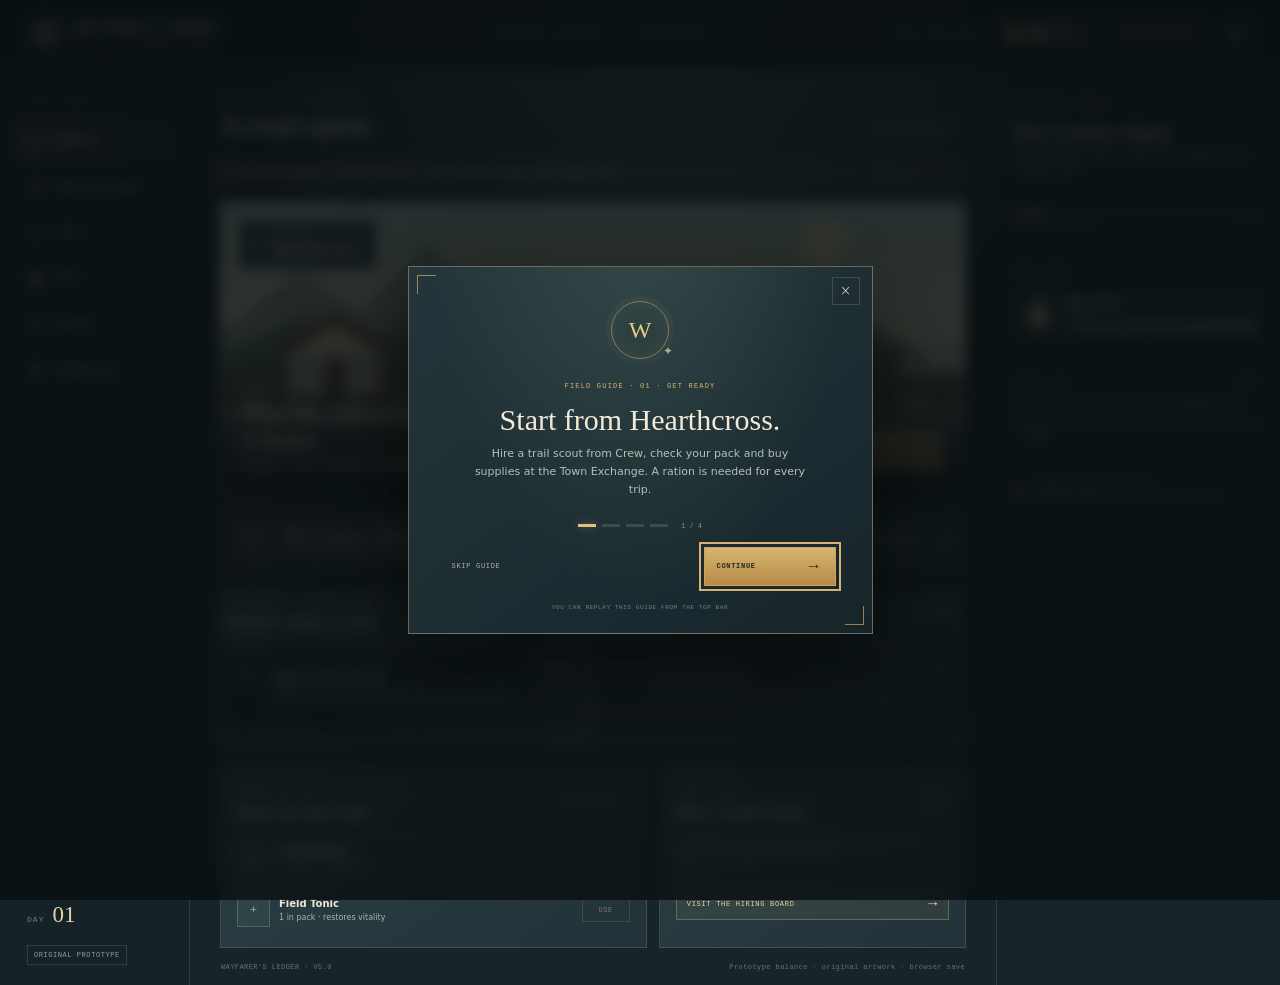
==== game/index.html @ 3d04e9f3 "feat: add saved language and combat input preferences" ====
<!doctype html>
<html lang="en">
<head>
  <meta charset="utf-8">
  <meta name="viewport" content="width=device-width, initial-scale=1">
  <meta name="theme-color" content="#17252b">
  <meta name="description" content="A playable, original browser prototype about a wayfarer, a small crew and a road worth taking.">
  <title>Wayfarer's Ledger — Playable Prototype</title>
  <link rel="icon" href="./assets/mark.svg" type="image/svg+xml">
  <link rel="stylesheet" href="./styles.css">
</head>
<body>
  <div class="game-shell">
    <header class="topbar">
      <a class="brand" href="./" aria-label="Wayfarer's Ledger home">
        <img src="./assets/mark.svg" alt="" width="36" height="36">
        <span><strong>WAYFARER'S LEDGER</strong><small>V5.0 · PLAYABLE SLICE</small></span>
      </a>
      <div class="topbar-center"><span class="live-dot"></span><span data-i18n="local.journey">LOCAL JOURNEY</span> <i>/</i> <span data-i18n="town.name">HEARTHCROSS</span></div>
      <div class="topbar-tools">
        <span class="save-state" id="save-state"><span class="save-dot"></span> SAVED HERE</span>
        <span class="wallet"><img src="./assets/coin.svg" alt=""><strong id="coin-count">60</strong><small data-i18n="currency.marks">MARKS</small></span>
        <button class="guide-replay" type="button" data-action="onboarding-replay" aria-haspopup="dialog" title="Replay the quick guide"><span>?</span><b data-i18n="guide.how">HOW TO PLAY</b></button>
        <button class="icon-button" type="button" data-action="reset" aria-label="Start a new journey" title="Start a new journey">↻</button>
      </div>
    </header>
    <main class="game-layout">
      <nav class="nav-rail" aria-label="Game screens">
        <div class="nav-caption" data-i18n="ledger.yours">YOUR LEDGER</div>
        <button class="nav-item active" type="button" data-tab="journey"><span class="nav-glyph">⌂</span><span data-i18n="tab.journey">Journey</span><kbd>01</kbd></button>
        <button class="nav-item" type="button" data-tab="market"><span class="nav-glyph">◫</span><span data-i18n="tab.market">Town Exchange</span><kbd>02</kbd></button>
        <button class="nav-item" type="button" data-tab="roster"><span class="nav-glyph">♙</span><span data-i18n="tab.crew">Crew</span><kbd>03</kbd></button>
        <button class="nav-item" type="button" data-tab="inventory"><span class="nav-glyph">▤</span><span data-i18n="tab.pack">Pack</span><kbd>04</kbd></button>
        <button class="nav-item" type="button" data-tab="journal"><span class="nav-glyph">≋</span><span data-i18n="tab.journal">Journal</span><kbd>05</kbd></button>
        <button class="nav-item" type="button" data-tab="preferences"><span class="nav-glyph">⚙</span><span data-i18n="tab.preferences">Preferences</span><kbd>06</kbd></button>
        <div class="rail-bottom"><div class="day-mark"><small data-i18n="day.label">DAY</small><strong id="day-count">01</strong></div><span class="build-tag" data-i18n="prototype.label">ORIGINAL PROTOTYPE</span></div>
      </nav>
      <section class="main-column">
        <div class="page-heading"><div><div class="eyebrow" id="screen-eyebrow">FIELD NOTES · CHAPTER 01</div><h1 id="screen-title">A road opens</h1></div><div class="screen-status" id="phase-label"><span class="status-pip"></span> HEARTHCROSS</div></div>
        <div id="notice" class="notice" role="status" aria-live="polite"></div>
        <div id="game-content" aria-live="polite"></div>
        <footer class="main-footer"><span>WAYFARER'S LEDGER · V5.0</span><span>Prototype balance · original artwork · browser save</span></footer>
      </section>
      <aside class="intel-panel" aria-label="Journey status">
        <section class="side-section objective-card">
          <div class="side-kicker"><span class="mini-star">✦</span> <span data-i18n="errand.active">ACTIVE ERRAND</span></div>
          <h2 id="objective-title">The courier's mark</h2>
          <p id="objective-copy">Hire a trail scout, pack a ration, then recover a sealed parcel from the ridge road.</p>
          <div class="objective-progress"><span id="objective-progress"></span></div>
          <div class="objective-meta"><span id="objective-step">PREPARE YOUR CREW</span><span id="objective-count">0 / 3</span></div>
        </section>
        <section class="side-section crew-section"><div class="side-heading"><span data-i18n="crew.yours">YOUR CREW</span><small id="crew-count">1 / 3</small></div><div id="crew-summary" class="crew-list"></div></section>
        <section class="side-section log-section"><div class="side-heading"><span data-i18n="log.field">FIELD LOG</span><button type="button" data-tab="journal" class="text-button" data-i18n="action.open">OPEN</button></div><div id="log-summary" class="log-list"></div></section>
        <div class="side-foot"><span class="seal-icon">◈</span><span>Progress saves on this device.<br>Prototype values are not source-game balance.</span></div>
      </aside>
    </main>
    <div id="guide-layer"></div>
  </div>
  <script type="module" src="./app.mjs"></script>
</body>
</html>
---- game/styles.css ----
:root{color-scheme:dark;--night:#17252b;--night2:#202f35;--panel:#25363d;--panel2:#2d4148;--line:rgba(223,205,163,.15);--ink:#f1e8d7;--muted:#a9b4aa;--dim:#71837e;--gold:#d8b36d;--green:#78a58a;--red:#d78371;--serif:Georgia,"Times New Roman",serif;--mono:ui-monospace,SFMono-Regular,Consolas,monospace;--sans:Inter,ui-sans-serif,system-ui,-apple-system,BlinkMacSystemFont,"Segoe UI",sans-serif}
*{box-sizing:border-box}html{min-width:320px;background:var(--night)}body{margin:0;min-height:100vh;background:var(--night);color:var(--ink);font:14px/1.5 var(--sans);-webkit-font-smoothing:antialiased}button{color:inherit;font:inherit}button:focus-visible,a:focus-visible{outline:2px solid var(--gold);outline-offset:3px}button:disabled{cursor:not-allowed!important;opacity:.45}.game-shell{min-height:100vh;background:radial-gradient(ellipse at 52% -22%,#395057 0,transparent 48%),var(--night)}
.topbar{height:68px;display:flex;align-items:center;justify-content:space-between;padding:0 28px;border-bottom:1px solid rgba(223,205,163,.18);background:rgba(18,30,35,.94);position:sticky;top:0;z-index:20;backdrop-filter:blur(12px)}.brand{display:flex;align-items:center;gap:10px;color:var(--ink);text-decoration:none;min-width:280px}.brand img{flex:none}.brand span{display:grid;gap:3px}.brand strong{font:600 11px/1 var(--mono);letter-spacing:.16em}.brand small{color:var(--gold);font:9px/1 var(--mono);letter-spacing:.14em}.topbar-center{color:#c5cbbd;font:9px var(--mono);letter-spacing:.13em}.topbar-center i{margin:0 8px;color:var(--gold);font-style:normal}.live-dot,.save-dot{display:inline-block;width:6px;height:6px;border-radius:50%;background:#91bc8b;box-shadow:0 0 9px rgba(145,188,139,.7);vertical-align:1px;margin-right:7px}.topbar-tools{display:flex;align-items:center;gap:19px}.save-state{color:#a8b7aa;font:8px var(--mono);letter-spacing:.1em;white-space:nowrap}.save-warning{background:var(--gold);box-shadow:0 0 8px rgba(216,179,109,.7)}.wallet{display:flex;align-items:center;gap:7px;padding:6px 10px;border:1px solid rgba(216,179,109,.35);background:rgba(216,179,109,.07);border-radius:3px}.wallet img{width:15px;height:15px}.wallet strong{color:#f2d493;font:600 14px var(--mono)}.wallet small{color:#b5a47f;font:8px var(--mono);letter-spacing:.1em}.icon-button{width:30px;height:30px;border:1px solid var(--line);border-radius:3px;background:transparent;color:var(--muted);cursor:pointer;font-size:19px}.icon-button:hover{color:var(--gold);border-color:rgba(216,179,109,.55)}
.game-layout{max-width:1640px;min-height:calc(100vh - 68px);margin:0 auto;display:grid;grid-template-columns:190px minmax(420px,1fr) 284px}.nav-rail{padding:28px 15px 20px;border-right:1px solid var(--line);background:rgba(21,34,39,.55);display:flex;flex-direction:column}.nav-caption{padding:0 12px 12px;color:var(--dim);font:8px var(--mono);letter-spacing:.16em}.nav-item{min-height:42px;width:100%;display:flex;gap:11px;align-items:center;padding:0 11px;margin:2px 0;border:1px solid transparent;border-radius:3px;background:none;text-align:left;cursor:pointer;color:#bdc6bb;font-size:11px}.nav-item:hover:not(:disabled){background:rgba(223,205,163,.06);color:var(--ink)}.nav-item.active{color:#f3dfae;border-color:rgba(216,179,109,.22);background:linear-gradient(90deg,rgba(216,179,109,.13),rgba(216,179,109,.02))}.nav-glyph{width:17px;color:var(--gold);font-size:16px;text-align:center}.nav-item kbd{margin-left:auto;color:#74847e;background:none;font:8px var(--mono)}.rail-bottom{margin-top:auto;padding:16px 12px 0;border-top:1px solid var(--line)}.day-mark{display:flex;align-items:baseline;gap:8px;margin-bottom:14px}.day-mark small{color:var(--dim);font:8px var(--mono);letter-spacing:.13em}.day-mark strong{color:#e8d1a1;font:23px var(--serif)}.build-tag{display:inline-block;color:#8da094;font:7px var(--mono);letter-spacing:.08em;border:1px solid var(--line);padding:5px 6px}
.main-column{min-width:0;padding:27px 30px 14px}.page-heading{display:flex;align-items:flex-end;justify-content:space-between;gap:16px;margin:0 0 16px}.eyebrow{color:var(--gold);font:8px var(--mono);letter-spacing:.15em}.page-heading h1{margin:4px 0 0;font:30px/1.1 var(--serif);font-weight:400;letter-spacing:-.02em}.screen-status{display:flex;gap:8px;align-items:center;padding:7px 9px;border:1px solid var(--line);color:#bac4b7;font:8px var(--mono);letter-spacing:.1em;white-space:nowrap}.status-pip{width:6px;height:6px;display:inline-block;border-radius:50%;background:var(--green)}.danger-pip{background:var(--red);box-shadow:0 0 8px rgba(215,131,113,.55)}.notice{min-height:0;margin:0;max-height:0;overflow:hidden;color:#e7d9b8;font-size:11px;transition:all .2s}.notice.show{max-height:50px;padding:8px 11px;margin:0 0 12px;border-left:2px solid #a77e43;background:rgba(216,179,109,.08)}
.landscape{height:290px;position:relative;overflow:hidden;border:1px solid rgba(226,205,158,.26);background-color:#56695c;background-position:center 54%;background-size:cover;box-shadow:0 16px 32px rgba(0,0,0,.16)}.town-scene{background-image:url("./assets/hearthcross.svg")}.road-scene{background-image:url("./assets/mosswind-road.svg")}.scene-vignette{position:absolute;inset:0;background:linear-gradient(180deg,rgba(16,27,31,.08) 15%,rgba(15,24,27,.03) 42%,rgba(15,24,27,.92) 100%)}.scene-label{position:absolute;top:17px;left:18px;display:flex;gap:10px;align-items:center;padding:8px 11px;border:1px solid rgba(240,224,190,.25);background:rgba(18,31,34,.76);backdrop-filter:blur(6px)}.location-pin{color:#e6c57e;font-size:20px}.scene-label div{display:grid;gap:2px}.scene-label small,.scene-coordinate{color:#d9d1bb;font:7px var(--mono);letter-spacing:.13em}.scene-label strong{color:#fff3d6;font:18px var(--serif);font-weight:400}.scene-coordinate{position:absolute;top:22px;right:19px;color:rgba(244,237,218,.8)}.scene-coordinate span{color:var(--gold);padding:0 4px}.scene-bottom{position:absolute;left:22px;right:22px;bottom:19px;display:flex;align-items:flex-end;justify-content:space-between;gap:18px}.scene-bottom small{color:#e3c47f;font:8px var(--mono);letter-spacing:.15em}.scene-bottom h2{margin:4px 0 3px;color:#fff5dd;font:24px/1.1 var(--serif);font-weight:400}.scene-bottom p{margin:0;color:rgba(242,239,222,.77);font-size:10px;max-width:430px}.primary-button{min-width:181px;height:42px;display:flex;justify-content:space-between;align-items:center;gap:14px;padding:0 13px;border:1px solid #cba45d;border-radius:3px;background:linear-gradient(180deg,#d5b56f,#b78b48);color:#222b29;cursor:pointer;font:600 8px var(--mono);letter-spacing:.1em;box-shadow:inset 0 1px rgba(255,255,255,.3),0 4px 16px rgba(0,0,0,.16)}.primary-button b{font-size:17px;font-weight:400}.primary-button:hover:not(:disabled){background:linear-gradient(180deg,#e4c985,#c79b51);transform:translateY(-1px)}
.chapter-strip{display:flex;align-items:center;gap:12px;margin:13px 0;padding:12px 15px;border:1px solid var(--line);background:linear-gradient(90deg,rgba(216,179,109,.08),rgba(38,55,61,.92))}.chapter-icon{width:33px;height:33px;display:grid;place-items:center;border:1px solid rgba(216,179,109,.44);color:#e4c883;font:16px var(--serif)}.chapter-copy{display:grid;gap:1px}.chapter-copy small,.panel-head small,.market-banner small,.roster-banner small,.pack-banner small,.journal-banner small{color:var(--gold);font:7px var(--mono);letter-spacing:.15em}.chapter-copy strong{font:17px var(--serif);font-weight:400}.chapter-copy span{color:#aeb8aa;font-size:9px}.chapter-status{margin-left:auto;display:flex;align-items:center;gap:12px}.status-pill{padding:5px 7px;border:1px solid rgba(216,179,109,.24);color:#dac38f;font:7px var(--mono);letter-spacing:.08em;white-space:nowrap}.chapter-arrow{color:var(--gold)}.lower-grid{display:grid;grid-template-columns:1.25fr .9fr;gap:12px}.panel{border:1px solid var(--line);background:linear-gradient(145deg,rgba(44,63,69,.98),rgba(34,51,57,.98))}.prep-panel,.crew-callout,.market-panel,.roster-panel,.hire-panel,.pack-panel,.journal-panel,.result-notes,.combat-panel{padding:15px 16px}.panel-head,.side-heading{display:flex;align-items:center;justify-content:space-between;gap:12px}.panel-head h2{margin:2px 0 0;font:19px/1.15 var(--serif);font-weight:400}.text-button{border:0;background:none;color:#cdb77e;font:8px var(--mono);letter-spacing:.07em;cursor:pointer}.text-button:hover{color:#fff0c6}.prep-grid{margin-top:12px;display:grid;gap:8px}.prep-item{min-height:42px;display:flex;align-items:center;gap:9px;padding:5px 0;border-top:1px solid rgba(223,205,163,.09)}.item-glyph{width:33px;height:33px;flex:0 0 auto;display:grid;place-items:center;border:1px solid rgba(216,179,109,.35);background:rgba(216,179,109,.09);color:#e6cc8e;font:13px var(--serif)}.ration-glyph{color:#d1b978}.tonic-glyph,.healing-glyph{color:#a5c995;border-color:rgba(140,190,135,.3);background:rgba(140,190,135,.08)}.trade-glyph{color:#e4be72}.quest-glyph{color:#e1d39f}.supply-glyph{color:#bac7b7}.prep-item div{display:grid;gap:1px}.prep-item strong{font-size:10px;font-weight:550}.prep-item small{color:var(--muted);font-size:8px}.check-mark{margin-left:auto;color:#72817a}.check-mark.ready{color:#8ec38b}.tiny-button{min-width:48px;height:24px;padding:0 8px;margin-left:auto;border:1px solid rgba(216,179,109,.36);background:transparent;color:#e6cc8e;cursor:pointer;font:7px var(--mono);letter-spacing:.08em}.tiny-button:hover:not(:disabled){background:rgba(216,179,109,.12)}.crew-callout p{min-height:42px;margin:11px 0 12px;color:#b4bdb1;font-size:9px}.secondary-button{display:flex;align-items:center;justify-content:space-between;gap:12px;min-height:31px;width:100%;padding:0 10px;border:1px solid rgba(216,179,109,.34);background:rgba(216,179,109,.07);color:#e7d4a4;cursor:pointer;font:7px var(--mono);letter-spacing:.1em}.secondary-button span{font-size:15px}.secondary-button:hover:not(:disabled){background:rgba(216,179,109,.15)}.round-seal{width:29px;height:29px;display:grid;place-items:center;border:1px solid rgba(216,179,109,.38);border-radius:50%;color:#e2c27b;font:14px var(--serif)}
.intel-panel{padding:27px 16px 20px;border-left:1px solid var(--line);background:rgba(21,34,39,.38)}.side-section{padding:0 0 19px;margin-bottom:17px;border-bottom:1px solid var(--line)}.side-kicker,.side-heading{color:var(--gold);font:8px var(--mono);letter-spacing:.13em}.side-kicker{display:flex;gap:7px;align-items:center}.mini-star{font-size:14px}.objective-card h2{margin:10px 0 5px;font:20px/1.1 var(--serif);font-weight:400;color:#f1e6ce}.objective-card p{min-height:48px;margin:0;color:#aab5a9;font-size:9px;line-height:1.55}.objective-progress{height:3px;margin:14px 0 7px;background:#3a4b4e}.objective-progress span{display:block;width:12%;height:100%;background:linear-gradient(90deg,#9b7948,#e0c279);transition:width .25s}.objective-meta{display:flex;justify-content:space-between;color:#89988f;font:7px var(--mono);letter-spacing:.06em}.side-heading{display:flex}.side-heading small{color:#88968d;font:8px var(--mono)}.crew-list{display:grid;gap:9px;margin-top:12px}.unit-card{display:flex;align-items:center;gap:10px;min-width:0;padding:10px;border:1px solid rgba(223,205,163,.12);background:rgba(247,237,211,.025)}.unit-card.compact{padding:7px}.unit-avatar{width:36px;height:36px;flex:0 0 auto;display:grid;place-items:center;border:1px solid rgba(216,179,109,.26);background:#25373b}.unit-avatar img{width:100%;height:100%;object-fit:contain}.unit-info{flex:1;min-width:0}.unit-top{display:flex;justify-content:space-between;gap:6px;align-items:baseline}.unit-top strong{overflow:hidden;color:#e6decc;font-size:9px;font-weight:550;white-space:nowrap;text-overflow:ellipsis}.unit-top span{color:#b2c69d;font:8px var(--mono);white-space:nowrap}.unit-top i{color:#84948a;font-style:normal}.unit-info>small{display:block;color:#8f9d94;font:7px var(--mono);letter-spacing:.05em;margin-top:2px}.meter{height:4px;overflow:hidden;margin-top:5px;background:rgba(3,9,11,.42)}.meter span{display:block;height:100%;background:linear-gradient(90deg,#699071,#a7c48e);transition:width .2s}.meter.enemy-health span{background:linear-gradient(90deg,#983f3b,#d98772)}.focus-row{display:flex;align-items:center;gap:4px;margin-top:6px}.focus-row span{margin-right:4px;color:#87978c;font:6px var(--mono);letter-spacing:.08em}.focus-row i{width:6px;height:6px;border:1px solid #b18f50;border-radius:50%}.focus-row i.filled{background:#ddbc73;box-shadow:0 0 5px rgba(221,188,115,.35)}.log-list{display:grid;gap:9px;margin-top:11px}.log-entry{display:flex;gap:7px;align-items:flex-start;color:#9ca99f;font-size:8px;line-height:1.4}.log-entry i{width:4px;height:4px;flex:none;margin-top:4px;border-radius:50%;background:var(--gold)}.side-foot{display:flex;gap:9px;color:#7e9087;font-size:8px;line-height:1.5}.seal-icon{color:#9f8a58;font-size:17px}.main-footer{display:flex;justify-content:space-between;gap:12px;padding:15px 1px 0;color:#62746e;font:7px var(--mono);letter-spacing:.06em}
.market-banner,.roster-banner,.pack-banner,.journal-banner{min-height:135px;display:flex;align-items:center;justify-content:space-between;gap:20px;margin-bottom:13px;padding:20px 24px;border:1px solid rgba(226,205,158,.26);background:linear-gradient(90deg,rgba(19,34,37,.88),rgba(19,34,37,.5)),url("./assets/hearthcross.svg") center 59%/cover}.market-banner h2,.roster-banner h2,.pack-banner h2,.journal-banner h2{margin:5px 0;font:25px/1.1 var(--serif);font-weight:400}.market-banner p,.roster-banner p,.pack-banner p,.journal-banner p{margin:0;color:#b8c1b3;font-size:10px}.market-stamp{width:62px;height:62px;display:grid;place-items:center;border:1px solid rgba(228,199,131,.5);border-radius:50%;color:#e2c77f;text-align:center;font:7px/1.5 var(--mono);letter-spacing:.1em;transform:rotate(-9deg)}.market-panel{padding-bottom:0}.market-table{margin-top:13px}.market-header,.market-row{display:grid;grid-template-columns:minmax(185px,1fr) 55px 55px 52px 112px;align-items:center;gap:10px}.market-header{padding:8px;border-top:1px solid var(--line);border-bottom:1px solid var(--line);color:#82938a;font:7px var(--mono);letter-spacing:.1em}.market-row{min-height:64px;padding:8px;border-bottom:1px solid rgba(223,205,163,.09)}.good-cell{display:flex;align-items:center;gap:10px;min-width:0}.good-cell>span:last-child{display:grid;gap:3px}.good-cell strong{font-size:10px;font-weight:550}.good-cell small{overflow:hidden;max-width:380px;color:#92a198;font-size:8px;white-space:nowrap;text-overflow:ellipsis}.quote{color:#dcc183;font:10px var(--mono)}.quote small{color:#899990;font-size:7px}.pack-count{color:#d7dece;font:10px var(--mono)}.trade-actions{display:flex;gap:5px}.trade-actions button{min-width:48px;height:25px;border:1px solid rgba(216,179,109,.3);background:rgba(216,179,109,.05);color:#dcc183;cursor:pointer;font:7px var(--mono)}.trade-actions button+button{border-color:rgba(177,193,169,.2);color:#b7c5b5}.trade-actions button:hover:not(:disabled){background:rgba(216,179,109,.15)}.market-foot{display:flex;justify-content:space-between;gap:12px;padding:11px 8px;color:#7f9187;font:7px var(--mono)}.market-tip{display:flex;gap:11px;margin-top:12px;padding:11px 14px;background:rgba(216,179,109,.06);border-left:2px solid #a77e43;color:#acb5a7;font-size:9px}.market-tip>span{color:var(--gold)}.market-tip p{margin:0}.market-tip strong{color:#e4d9be;font-weight:550}
.roster-banner{background-image:linear-gradient(90deg,rgba(19,34,37,.91),rgba(19,34,37,.56)),url("./assets/mosswind-road.svg")}.slot-count{min-width:70px;text-align:center;color:#e6ca82;font:30px var(--serif)}.slot-count i{color:#87978d;font:14px var(--mono);font-style:normal}.slot-count small{display:block;color:#92a096;font:7px var(--mono);letter-spacing:.1em}.roster-grid{display:grid;grid-template-columns:1.2fr .8fr;gap:12px}.roster-member{display:flex;align-items:center;gap:10px;min-height:70px;border-bottom:1px solid rgba(223,205,163,.1)}.formation-index{color:#9c8a5c;font:9px var(--mono)}.roster-member>img{width:43px;height:48px;object-fit:contain;padding:2px;border:1px solid var(--line);background:#203136}.roster-member-info{flex:1;display:grid;gap:2px}.roster-member-info strong{font:16px var(--serif);font-weight:400}.roster-member-info small{color:#9daaa0;font:7px var(--mono)}.role-tag{padding:4px 6px;border:1px solid rgba(216,179,109,.25);color:#cbb986;font:6px var(--mono);letter-spacing:.1em;white-space:nowrap}.formation-note{margin-top:11px;color:#8b9b90;font-size:8px}.hire-panel{text-align:center}.hire-portrait{width:82px;height:82px;display:grid;place-items:center;margin:3px auto 10px;border:1px solid rgba(216,179,109,.33);border-radius:50%;background:#203137}.hire-portrait img{width:70px;height:74px;object-fit:contain}.hire-panel>small{color:var(--gold);font:7px var(--mono);letter-spacing:.13em}.hire-panel h2{margin:4px 0 5px;font:23px var(--serif);font-weight:400}.hire-panel p{min-height:49px;margin:11px 0;color:#aab5a9;font-size:9px}.hire-footer{display:flex;align-items:center;gap:10px;margin-top:10px;padding-top:11px;border-top:1px solid var(--line)}.hire-footer>span{display:grid;gap:3px;text-align:left}.hire-footer small{color:#89988e;font:6px var(--mono);letter-spacing:.1em}.hire-footer strong{color:#e2c67d;font:12px var(--mono);white-space:nowrap}.hire-footer .secondary-button{font-size:6px}
.pack-banner{background-image:linear-gradient(90deg,rgba(19,34,37,.94),rgba(19,34,37,.56)),url("./assets/hearthcross.svg")}.pack-total{color:#e6ca82;text-align:center;font:30px var(--serif)}.pack-total small{display:block;color:#92a096;font:7px var(--mono);letter-spacing:.12em}.inventory-grid{display:grid;grid-template-columns:repeat(2,minmax(0,1fr));gap:8px;margin-top:14px}.inventory-card{min-height:94px;display:flex;align-items:flex-start;gap:10px;padding:10px;border:1px solid rgba(223,205,163,.11);background:rgba(14,24,27,.16)}.inventory-copy{flex:1;min-width:0;display:grid;gap:3px}.inventory-copy strong{font:14px var(--serif);font-weight:400}.inventory-copy>small{min-height:25px;color:#91a097;font-size:8px;line-height:1.4}.inventory-quantity{margin-top:3px;color:#87968d;font:6px var(--mono);letter-spacing:.08em}.inventory-quantity b{margin-left:4px;color:#e0cb91;font-size:8px}.bound-tag{margin-left:auto;padding:4px 5px;border:1px solid var(--line);color:#8f9d92;font:6px var(--mono)}.pack-battle-note{margin-top:12px;padding:8px 10px;border-left:2px solid var(--red);background:rgba(215,131,113,.07);color:#c8b9a5;font-size:9px}
.journal-banner{background-image:linear-gradient(90deg,rgba(19,34,37,.95),rgba(19,34,37,.65)),url("./assets/mosswind-road.svg")}.journal-seal{color:#e0c47e;font:34px var(--serif)}.journal-list{margin-top:9px}.journal-list article{display:grid;grid-template-columns:25px 8px 1fr;gap:11px;align-items:baseline;padding:11px 3px;border-bottom:1px solid rgba(223,205,163,.09)}.journal-index{color:#8c9b91;font:8px var(--mono)}.journal-list article i{width:5px;height:5px;border-radius:50%;background:#be9a58}.journal-list p{margin:0;color:#d1d5c9;font-size:10px}
.battle-scene{height:250px}.combat-parties{position:absolute;inset:54px 15% 58px;display:flex;align-items:center;justify-content:space-between;pointer-events:none}.battle-party,.battle-enemies{display:flex;align-items:flex-end;gap:13px}.battle-unit,.battle-foe{width:63px;display:grid;justify-items:center;gap:4px;color:#f3e6c9;font:7px var(--mono);text-shadow:0 1px 4px #17252b}.battle-unit img,.battle-foe img{width:54px;height:72px;object-fit:contain;filter:drop-shadow(0 7px 4px rgba(0,0,0,.4))}.battle-foe.gone{opacity:.28;filter:grayscale(1)}.battle-caption{bottom:15px}.battle-caption h2{font-size:21px}.turn-badge{padding:7px 9px;border:1px solid rgba(226,205,158,.32);color:#e4ca88;font:8px var(--mono)}.combat-panel{margin-top:12px}.alert-pill{border-color:rgba(215,131,113,.3);color:#e1a28f}.enemy-row{display:grid;grid-template-columns:repeat(2,minmax(0,1fr));gap:9px;margin:12px 0}.enemy-card{position:relative;min-height:78px;display:grid;grid-template-columns:48px minmax(0,1fr) auto;grid-template-rows:20px 18px 12px;align-items:center;gap:2px 9px;padding:8px;border:1px solid rgba(223,205,163,.14);background:rgba(17,28,31,.29);text-align:left;cursor:pointer}.enemy-card.selected{border-color:rgba(216,179,109,.72);background:rgba(216,179,109,.07)}.enemy-card.defeated{filter:grayscale(.75)}.enemy-card>img{width:42px;height:54px;object-fit:contain;grid-row:1/4}.enemy-name{overflow:hidden;color:#e8e0cf;font-size:9px;white-space:nowrap;text-overflow:ellipsis}.enemy-state{color:#dba48f;font:6px var(--mono);letter-spacing:.07em}.enemy-card .meter{grid-column:2/4;width:100%;margin:0}.enemy-card>small{grid-column:2/4;color:#88998f;font:6px var(--mono)}.combat-orders{display:grid;grid-template-columns:repeat(3,minmax(0,1fr));gap:7px;margin-top:9px}.orders-label{grid-column:1/-1;display:flex;justify-content:space-between;color:#8a9a90;font:7px var(--mono);letter-spacing:.1em}.orders-label span{color:#778a81;letter-spacing:.02em}.order-button{min-height:56px;display:flex;align-items:center;gap:8px;padding:7px;border:1px solid rgba(223,205,163,.14);background:rgba(13,24,27,.23);text-align:left;cursor:pointer}.order-button:hover:not(:disabled){border-color:rgba(216,179,109,.5);background:rgba(216,179,109,.08)}.order-key{width:20px;height:20px;flex:none;display:grid;place-items:center;border:1px solid rgba(216,179,109,.38);color:#e6cc8e;font:8px var(--mono)}.order-button>span:nth-child(2){flex:1;min-width:0;display:grid;gap:2px}.order-button strong{color:#e8e0cf;font-size:8px;font-weight:550}.order-button small{overflow:hidden;color:#8e9c91;font-size:7px;white-space:nowrap;text-overflow:ellipsis}.order-button>b{color:#d4b970;font-size:12px;font-weight:400}.skill-order{border-color:rgba(183,142,79,.28)}.supply-action{width:100%;display:flex;justify-content:space-between;margin-top:9px;padding:7px 9px;border:1px solid rgba(135,170,143,.22);background:rgba(120,165,138,.06);color:#bbd0b6;cursor:pointer;font:7px var(--mono);letter-spacing:.07em}.supply-action span{color:#81948a}
.result-card{min-height:250px;display:grid;justify-items:center;align-content:center;padding:24px;border:1px solid rgba(226,205,158,.27);background:linear-gradient(135deg,rgba(27,44,45,.88),rgba(37,59,59,.94)),url("./assets/mosswind-road.svg") center/cover;text-align:center}.result-emblem{width:49px;height:49px;display:grid;place-items:center;margin-bottom:12px;border:1px solid rgba(216,179,109,.52);border-radius:50%;color:#e5ca84;font:23px var(--serif)}.result-card>small{color:var(--gold);font:7px var(--mono);letter-spacing:.16em}.result-card h2{margin:7px 0;font:29px var(--serif);font-weight:400}.result-card p{max-width:470px;margin:0 auto 14px;color:#bac4b5;font-size:10px}.result-card .primary-button{margin-top:16px}.reward-row{display:flex;flex-wrap:wrap;justify-content:center;gap:7px}.reward-row span{padding:6px 8px;border:1px solid rgba(223,205,163,.14);color:#d9d3c2;font:8px var(--mono)}.reward-row i{margin-right:5px;color:#e6c87d;font-style:normal}.result-notes{margin-top:12px}.result-notes p{color:#aeb9ad;font-size:9px}.mini-log{display:grid;gap:4px;color:#85958b;font-size:8px}
@media(max-width:1160px){.game-layout{grid-template-columns:165px minmax(380px,1fr)}.intel-panel{display:none}.main-column{padding-left:25px;padding-right:25px}}
@media(max-width:760px){.topbar{height:58px;padding:0 13px}.brand{min-width:auto}.brand strong{font-size:9px}.brand small{font-size:7px}.brand img{width:31px;height:31px}.topbar-center{display:none}.topbar-tools{gap:8px}.save-state{font-size:0}.save-state .save-dot{margin-right:0}.wallet{gap:5px;padding:5px 7px}.wallet small{display:none}.icon-button{width:28px;height:28px}.game-layout{display:flex;flex-direction:column;min-height:calc(100vh - 58px);padding-bottom:58px}.nav-rail{position:fixed;z-index:30;left:0;right:0;bottom:0;height:57px;padding:4px 5px;border-top:1px solid var(--line);border-right:0;background:rgba(18,30,35,.97);flex-direction:row;justify-content:space-around}.nav-caption,.rail-bottom{display:none}.nav-item{min-height:48px;width:auto;flex:1;flex-direction:column;justify-content:center;gap:1px;padding:2px 3px;margin:0;font-size:7px}.nav-item kbd{display:none}.nav-glyph{font-size:15px;line-height:17px}.main-column{padding:19px 12px 12px}.page-heading{margin-bottom:12px}.page-heading h1{font-size:25px}.screen-status{padding:6px 7px;font-size:6px}.landscape{height:282px;background-position:center}.scene-label{top:12px;left:11px;padding:6px 8px}.scene-label strong{font-size:16px}.scene-coordinate{top:14px;right:10px;font-size:6px}.scene-bottom{left:13px;right:13px;bottom:13px;gap:9px;align-items:flex-end}.scene-bottom h2{font-size:19px}.scene-bottom p{max-width:275px;font-size:8px}.primary-button{min-width:143px;height:38px;gap:7px;padding:0 8px;font-size:6px}.chapter-strip{gap:8px;padding:9px}.chapter-icon{width:28px;height:28px}.chapter-copy strong{font-size:15px}.chapter-copy span{max-width:230px;font-size:8px}.chapter-status{gap:4px}.chapter-status .status-pill{font-size:5px;padding:4px}.chapter-arrow{display:none}.lower-grid,.roster-grid{grid-template-columns:1fr}.crew-callout p{min-height:auto}.market-banner,.roster-banner,.pack-banner,.journal-banner{min-height:116px;padding:16px}.market-banner h2,.roster-banner h2,.pack-banner h2,.journal-banner h2{font-size:21px}.market-banner p,.roster-banner p,.pack-banner p,.journal-banner p{max-width:250px;font-size:8px}.market-stamp{width:49px;height:49px;font-size:6px}.market-header,.market-row{grid-template-columns:minmax(130px,1fr) 37px 37px 30px 82px;gap:4px}.market-header{padding:7px 4px;font-size:6px}.market-row{min-height:60px;padding:6px 4px}.good-cell{gap:5px}.good-cell .item-glyph{width:27px;height:27px}.good-cell strong{font-size:8px}.good-cell small{max-width:145px;font-size:6px}.quote,.pack-count{font-size:8px}.trade-actions{gap:3px}.trade-actions button{min-width:37px;height:23px;font-size:6px}.market-foot{font-size:6px}.inventory-grid{grid-template-columns:1fr}.combat-parties{inset:65px 9% 73px}.battle-unit img,.battle-foe img{width:43px;height:58px}.battle-unit,.battle-foe{width:49px;font-size:6px}.battle-party,.battle-enemies{gap:4px}.enemy-row{gap:6px}.enemy-card{grid-template-columns:35px minmax(0,1fr) auto;gap:2px 5px;padding:6px}.enemy-card>img{width:34px;height:46px}.enemy-name{font-size:7px}.enemy-state{font-size:5px}.combat-orders{gap:4px}.order-button{min-height:66px;gap:4px;flex-direction:column;align-items:flex-start;padding:6px}.order-button>b{display:none}.order-button>span:nth-child(2){width:100%}.order-button strong{font-size:7px}.order-button small{white-space:normal;font-size:6px}.orders-label{font-size:6px}.main-footer{font-size:6px}}
@media(max-width:390px){.topbar{padding:0 8px}.page-heading h1{font-size:22px}.screen-status{max-width:112px;overflow:hidden;font-size:5px}.scene-bottom{align-items:stretch;flex-direction:column}.scene-bottom p{display:none}.scene-bottom .primary-button{align-self:flex-end}.market-header,.market-row{grid-template-columns:minmax(110px,1fr) 31px 31px 24px 76px;gap:3px}.good-cell small{max-width:115px}}
.quarry-scene{background-image:url("./assets/amber-quarry.svg")}
.route-board{margin:12px 0;padding-bottom:12px}.route-options{display:grid;grid-template-columns:repeat(2,minmax(0,1fr));gap:9px;margin-top:13px}.route-card{position:relative;min-height:92px;display:grid;grid-template-columns:28px minmax(0,1fr) auto;align-items:start;gap:10px;padding:12px;border:1px solid rgba(223,205,163,.14);background:linear-gradient(125deg,rgba(21,34,39,.9),rgba(39,56,60,.62));text-align:left;cursor:pointer;transition:border-color .15s,background .15s}.route-card:hover:not(:disabled){border-color:rgba(216,179,109,.52);background:rgba(216,179,109,.08)}.route-card.selected{border-color:rgba(216,179,109,.72);box-shadow:inset 0 0 0 1px rgba(216,179,109,.08)}.route-card.locked{filter:saturate(.5)}.route-number{width:27px;height:27px;display:grid;place-items:center;border:1px solid rgba(216,179,109,.34);color:#e4c883;font:13px var(--serif)}.route-card-copy{min-width:0;display:grid;gap:3px}.route-card-copy small{color:var(--gold);font:6px var(--mono);letter-spacing:.1em}.route-card-copy strong{color:#f0e6d4;font:17px var(--serif);font-weight:400}.route-card-copy>span{color:#a8b4a8;font-size:8px;line-height:1.45}.route-card-status{padding:4px 5px;border:1px solid rgba(223,205,163,.15);color:#b9c2b5;font:6px var(--mono);letter-spacing:.06em;white-space:nowrap}.route-card.selected .route-card-status{border-color:rgba(216,179,109,.35);color:#e1c67f}.route-card.locked .route-card-status{color:#829089}.enemy-row.single-enemy{grid-template-columns:minmax(0,1fr)}
@media(max-width:760px){.route-options{grid-template-columns:1fr}.route-card{min-height:80px;grid-template-columns:26px minmax(0,1fr) auto;gap:8px;padding:9px}.route-card-copy strong{font-size:15px}.route-card-copy>span{font-size:7px}}
.guide-replay{display:flex;align-items:center;gap:6px;padding:5px 7px;border:1px solid rgba(216,179,109,.22);background:rgba(216,179,109,.04);color:#cdbb8c;cursor:pointer;font:7px var(--mono);letter-spacing:.08em}.guide-replay:hover{border-color:rgba(216,179,109,.55);background:rgba(216,179,109,.1)}.guide-replay span{width:17px;height:17px;display:grid;place-items:center;border:1px solid rgba(216,179,109,.4);border-radius:50%;color:#e2c47f;font:11px var(--serif)}.guide-replay b{font:inherit;font-weight:400}.guide-backdrop{position:fixed;z-index:80;inset:0;display:grid;place-items:center;padding:20px;background:rgba(8,14,16,.78);backdrop-filter:blur(7px)}.guide-dialog{position:relative;width:min(465px,100%);padding:34px 36px 22px;border:1px solid rgba(226,205,158,.4);background:radial-gradient(ellipse at 50% -25%,rgba(70,94,88,.55),transparent 65%),linear-gradient(145deg,#24363b,#17252b);box-shadow:0 26px 90px rgba(0,0,0,.5);text-align:center}.guide-dialog:before,.guide-dialog:after{position:absolute;content:"";width:18px;height:18px;border-color:rgba(216,179,109,.65);border-style:solid}.guide-dialog:before{top:8px;left:8px;border-width:1px 0 0 1px}.guide-dialog:after{right:8px;bottom:8px;border-width:0 1px 1px 0}.guide-close{position:absolute;top:10px;right:12px;width:28px;height:28px;border:1px solid rgba(223,205,163,.18);background:transparent;color:#bac4b7;cursor:pointer;font:18px var(--serif)}.guide-emblem{position:relative;width:58px;height:58px;display:grid;place-items:center;margin:0 auto 14px;border:1px solid rgba(216,179,109,.52);border-radius:50%;color:#e5ca84;font:24px var(--serif);box-shadow:0 0 0 5px rgba(216,179,109,.04),inset 0 0 20px rgba(216,179,109,.07)}.guide-emblem i{position:absolute;right:-5px;bottom:0;color:#9eb394;font:12px var(--sans);font-style:normal}.guide-kicker{color:var(--gold);font:7px var(--mono);letter-spacing:.17em}.guide-dialog h2{margin:9px 0 8px;color:#f3e9d7;font:30px/1.12 var(--serif);font-weight:400}.guide-dialog p{max-width:340px;min-height:54px;margin:0 auto;color:#b4c0b4;font-size:11px;line-height:1.65}.guide-progress{display:flex;align-items:center;justify-content:center;gap:6px;margin:22px 0 17px}.guide-progress i{width:18px;height:3px;background:rgba(223,205,163,.17)}.guide-progress i.current{background:#dfc17d;box-shadow:0 0 8px rgba(223,193,125,.35)}.guide-progress i.passed{background:#799780}.guide-progress span{margin-left:7px;color:#82938a;font:7px var(--mono)}.guide-actions{display:flex;align-items:center;justify-content:space-between;gap:12px}.guide-back-button{min-height:39px;padding:0 7px;border:0;background:transparent;color:#a5b0a4;cursor:pointer;font:7px var(--mono);letter-spacing:.1em}.guide-next{min-width:132px;min-height:39px;display:flex;align-items:center;justify-content:space-between;gap:18px;padding:0 12px;border:1px solid #cba45d;background:linear-gradient(180deg,#d5b56f,#b78b48);color:#222b29;cursor:pointer;font:600 7px var(--mono);letter-spacing:.1em}.guide-next span{font:16px var(--serif)}.guide-next:hover{filter:brightness(1.08)}.guide-note{margin-top:18px;color:#71837e;font:6px var(--mono);letter-spacing:.1em}
@media(max-width:760px){.guide-replay{gap:0;padding:4px}.guide-replay b{display:none}.guide-dialog{padding:31px 22px 19px}.guide-dialog h2{font-size:26px}.guide-dialog p{font-size:10px}}
.equipment-glyph{color:#e8d39c;border-color:rgba(216,179,109,.55);background:linear-gradient(145deg,rgba(216,179,109,.15),rgba(60,72,66,.22))}.equipment-slot{display:flex;align-items:center;justify-content:space-between;gap:12px;margin-top:12px;padding:10px 2px;border-top:1px solid rgba(223,205,163,.1);border-bottom:1px solid rgba(223,205,163,.1)}.equipment-slot>div{display:grid;gap:2px}.equipment-slot small{color:var(--gold);font:6px var(--mono);letter-spacing:.12em}.equipment-slot strong{color:#eee4cf;font:16px var(--serif);font-weight:400}.equipment-slot span{color:#9ba99e;font-size:8px}.gear-effect{margin-left:9px;color:#e3c883;font:6px var(--mono);letter-spacing:.05em;white-space:nowrap}.equipment-actions{display:flex;align-items:center;gap:4px;margin-left:auto}.equipment-actions .tiny-button{min-width:40px;margin-left:0;padding:0 5px}.inventory-card:has(.equipment-actions){align-items:center}
@media(max-width:760px){.equipment-slot{gap:7px}.equipment-slot strong{font-size:14px}.equipment-slot .text-button{font-size:6px}.gear-effect{display:block;margin:4px 0 0}}
.formation-toggle{padding:5px 6px;border:1px solid rgba(216,179,109,.28);background:rgba(216,179,109,.05);color:#cfbd8d;cursor:pointer;font:6px var(--mono);letter-spacing:.06em}.formation-toggle:hover{background:rgba(216,179,109,.14)}.front-tag{border-color:rgba(216,179,109,.55);color:#e3c985}.battle-unit small{padding:2px 4px;border:1px solid rgba(223,205,163,.23);color:#c5b88e;font:5px var(--mono);letter-spacing:.1em;text-shadow:none}.battle-unit.front-unit small{border-color:rgba(216,179,109,.55);color:#ead18d}.formation-effect-note{margin:-2px 0 8px;padding:7px 9px;border-left:2px solid rgba(216,179,109,.54);background:rgba(216,179,109,.055);color:#aeb9ad;font-size:8px}.formation-effect-note span{margin-right:5px;color:#d8bc78;font:6px var(--mono);letter-spacing:.1em}
.settlement-panel{margin:12px 0;padding:15px 16px}.settlement-grid{display:grid;grid-template-columns:repeat(5,minmax(0,1fr));gap:7px;margin-top:13px}.settlement-cell{min-height:68px;display:flex;flex-direction:column;justify-content:center;gap:3px;padding:8px;border:1px solid rgba(223,205,163,.12);background:rgba(16,28,32,.24)}.settlement-cell small{color:#91a197;font:6px var(--mono);letter-spacing:.11em}.settlement-cell strong{color:#eadcbf;font:18px var(--serif);font-weight:400}.settlement-cell span{color:#84958a;font-size:7px}.settlement-net{border-color:rgba(216,179,109,.36);background:rgba(216,179,109,.065)}.settlement-net small,.settlement-net strong{color:#e8cb86}.settlement-progress{height:3px;overflow:hidden;margin:10px 0 6px;background:rgba(223,205,163,.12)}.settlement-progress span{display:block;height:100%;background:linear-gradient(90deg,#718f79,#d8b36d);transition:width .2s}.settlement-foot{margin:0;color:#84958a;font-size:7px}
@media(max-width:760px){.settlement-panel{padding:12px}.settlement-grid{grid-template-columns:repeat(2,minmax(0,1fr));gap:5px}.settlement-cell{min-height:59px;padding:7px}.settlement-cell strong{font-size:16px}.settlement-net{grid-column:span 2}}
.production-panel{margin:12px 0;padding:15px 16px}.recipe-list{display:grid;gap:7px;margin-top:12px}.recipe-card{min-height:67px;display:flex;align-items:center;gap:10px;padding:8px;border:1px solid rgba(223,205,163,.12);background:rgba(16,28,32,.24)}.recipe-glyph{width:34px;height:34px;flex:none;display:grid;place-items:center;border:1px solid rgba(216,179,109,.35);color:#e1c47e;font:17px var(--serif)}.recipe-copy{display:grid;gap:2px;min-width:0}.recipe-copy strong{color:#eee4cf;font:16px var(--serif);font-weight:400}.recipe-copy small{color:#cdbd91;font:7px var(--mono);letter-spacing:.03em}.recipe-copy span{color:#84958a;font-size:7px}.recipe-card .tiny-button{margin-left:auto}
@media(max-width:760px){.production-panel{padding:12px}.recipe-card{gap:7px;padding:7px}.recipe-glyph{width:30px;height:30px}.recipe-copy strong{font-size:14px}.recipe-copy small{font-size:6px}.recipe-copy span{font-size:6px}}
.preferences-banner{min-height:126px;display:flex;align-items:center;justify-content:space-between;gap:20px;padding:21px 23px;border:1px solid rgba(226,205,158,.23);background:linear-gradient(115deg,rgba(31,50,52,.93),rgba(49,65,57,.82)),url("./assets/hearthcross.svg") center 46%/cover}.preferences-banner small{color:var(--gold);font:7px var(--mono);letter-spacing:.15em}.preferences-banner h2{margin:5px 0;font:25px/1.15 var(--serif);font-weight:400}.preferences-banner p{margin:0;color:#b4bfb2;font-size:9px}.preferences-panel{margin-top:12px;padding:18px}.preference-row{display:flex;align-items:center;justify-content:space-between;gap:18px;padding:14px 3px;border-bottom:1px solid rgba(223,205,163,.12)}.preference-copy{max-width:430px}.preference-copy>small{color:var(--gold);font:7px var(--mono);letter-spacing:.13em}.preference-copy h3{margin:4px 0;font:18px var(--serif);font-weight:400}.preference-copy p{margin:0;color:#aeb9ad;font-size:9px;line-height:1.55}.language-options{display:flex;gap:5px;flex:none}.language-options button,.preference-toggle{min-height:31px;padding:0 10px;border:1px solid rgba(216,179,109,.3);background:rgba(216,179,109,.04);color:#c7c1ad;cursor:pointer;font:7px var(--mono);letter-spacing:.05em}.language-options button.selected,.preference-toggle.enabled{border-color:rgba(216,179,109,.7);background:rgba(216,179,109,.14);color:#f0d792}.language-options button:hover,.preference-toggle:hover{border-color:rgba(216,179,109,.7)}.preference-toggle{min-width:55px}.preferences-note{margin:13px 3px 0;color:#7f9188;font-size:8px}
@media(max-width:760px){.preferences-banner{min-height:112px;padding:16px}.preferences-banner h2{font-size:21px}.preferences-banner p{max-width:245px;font-size:8px}.preferences-banner .market-stamp{width:47px;height:47px;font-size:6px}.preferences-panel{padding:12px}.preference-row{align-items:flex-start;flex-direction:column;gap:10px;padding:12px 2px}.preference-copy h3{font-size:16px}.language-options{width:100%}.language-options button{flex:1;padding:0 6px}.preference-toggle{align-self:flex-end}}
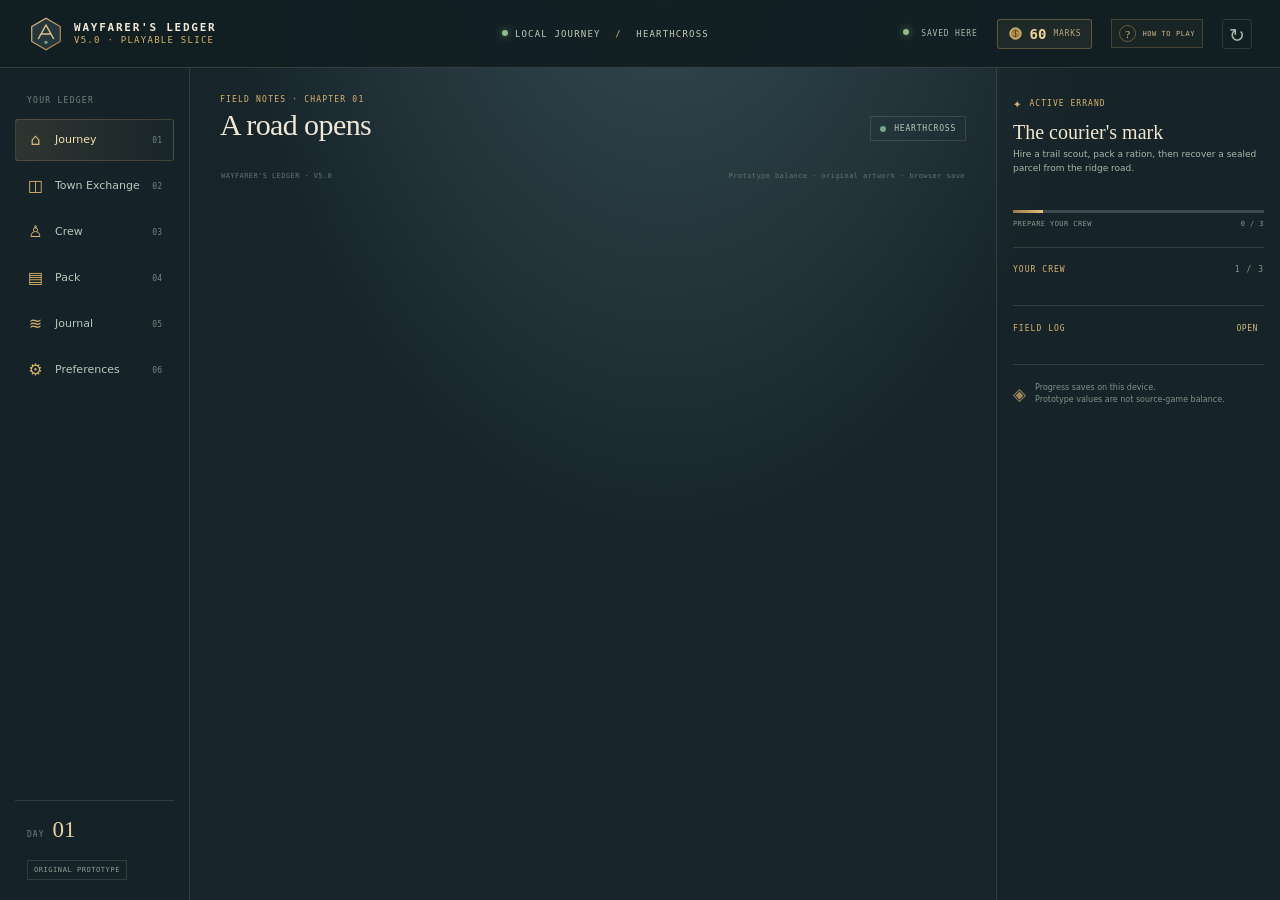
==== commit cae09495: "feat: add offline PWA support" ====
--- a/game/index.html
+++ b/game/index.html
@@ -5,6 +5,7 @@
   <meta name="viewport" content="width=device-width, initial-scale=1">
   <meta name="theme-color" content="#17252b">
   <meta name="description" content="A playable, original browser prototype about a wayfarer, a small crew and a road worth taking.">
+  <link rel="manifest" href="./manifest.webmanifest">
   <title>Wayfarer's Ledger — Playable Prototype</title>
   <link rel="icon" href="./assets/mark.svg" type="image/svg+xml">
   <link rel="stylesheet" href="./styles.css">
--- a/game/styles.css
+++ b/game/styles.css
@@ -29,3 +29,5 @@
 @media(max-width:760px){.production-panel{padding:12px}.recipe-card{gap:7px;padding:7px}.recipe-glyph{width:30px;height:30px}.recipe-copy strong{font-size:14px}.recipe-copy small{font-size:6px}.recipe-copy span{font-size:6px}}
 .preferences-banner{min-height:126px;display:flex;align-items:center;justify-content:space-between;gap:20px;padding:21px 23px;border:1px solid rgba(226,205,158,.23);background:linear-gradient(115deg,rgba(31,50,52,.93),rgba(49,65,57,.82)),url("./assets/hearthcross.svg") center 46%/cover}.preferences-banner small{color:var(--gold);font:7px var(--mono);letter-spacing:.15em}.preferences-banner h2{margin:5px 0;font:25px/1.15 var(--serif);font-weight:400}.preferences-banner p{margin:0;color:#b4bfb2;font-size:9px}.preferences-panel{margin-top:12px;padding:18px}.preference-row{display:flex;align-items:center;justify-content:space-between;gap:18px;padding:14px 3px;border-bottom:1px solid rgba(223,205,163,.12)}.preference-copy{max-width:430px}.preference-copy>small{color:var(--gold);font:7px var(--mono);letter-spacing:.13em}.preference-copy h3{margin:4px 0;font:18px var(--serif);font-weight:400}.preference-copy p{margin:0;color:#aeb9ad;font-size:9px;line-height:1.55}.language-options{display:flex;gap:5px;flex:none}.language-options button,.preference-toggle{min-height:31px;padding:0 10px;border:1px solid rgba(216,179,109,.3);background:rgba(216,179,109,.04);color:#c7c1ad;cursor:pointer;font:7px var(--mono);letter-spacing:.05em}.language-options button.selected,.preference-toggle.enabled{border-color:rgba(216,179,109,.7);background:rgba(216,179,109,.14);color:#f0d792}.language-options button:hover,.preference-toggle:hover{border-color:rgba(216,179,109,.7)}.preference-toggle{min-width:55px}.preferences-note{margin:13px 3px 0;color:#7f9188;font-size:8px}
 @media(max-width:760px){.preferences-banner{min-height:112px;padding:16px}.preferences-banner h2{font-size:21px}.preferences-banner p{max-width:245px;font-size:8px}.preferences-banner .market-stamp{width:47px;height:47px;font-size:6px}.preferences-panel{padding:12px}.preference-row{align-items:flex-start;flex-direction:column;gap:10px;padding:12px 2px}.preference-copy h3{font-size:16px}.language-options{width:100%}.language-options button{flex:1;padding:0 6px}.preference-toggle{align-self:flex-end}}
+.travel-map{position:relative;min-height:225px;margin:12px 12px 0;overflow:hidden;border:1px solid rgba(223,205,163,.16);background:radial-gradient(ellipse at 28% 80%,rgba(95,124,89,.28),transparent 35%),radial-gradient(ellipse at 77% 23%,rgba(147,123,78,.22),transparent 29%),linear-gradient(135deg,#1d3033,#293b39 55%,#243236)}.travel-map:before{position:absolute;inset:0;content:"";opacity:.28;background:repeating-radial-gradient(ellipse at 47% 53%,transparent 0 27px,rgba(214,204,169,.14) 28px 29px,transparent 30px 46px);pointer-events:none}.travel-map-head{position:absolute;z-index:2;top:13px;left:15px;display:grid;gap:2px}.travel-map-head small{color:#d5bc7d;font:6px var(--mono);letter-spacing:.13em}.travel-map-head strong{color:#f0e5ce;font:16px var(--serif);font-weight:400}.travel-map-head span{color:#98a89a;font-size:7px}.map-canvas{position:relative;height:225px}.map-trails{position:absolute;inset:0;width:100%;height:100%;overflow:visible}.map-trails path{fill:none;stroke:rgba(220,194,132,.55);stroke-width:1.15;stroke-dasharray:2.4 1.5;vector-effect:non-scaling-stroke}.map-trails .map-river{stroke:rgba(115,160,156,.36);stroke-width:2.2;stroke-dasharray:1 1.4}.map-node{position:absolute;z-index:1;transform:translate(-50%,-50%);min-width:142px;display:flex;align-items:center;gap:8px;padding:8px;border:1px solid rgba(222,205,163,.34);background:rgba(19,33,36,.94);text-align:left;cursor:pointer;box-shadow:0 4px 12px rgba(0,0,0,.2);transition:border-color .15s,background .15s,transform .15s}.map-node:hover:not(:disabled){transform:translate(-50%,-53%);border-color:#e0c47b;background:#263b3a}.map-node.selected{border-color:#e3c77f;box-shadow:0 0 0 2px rgba(216,179,109,.13),0 4px 12px rgba(0,0,0,.2)}.map-node.locked{filter:saturate(.45);opacity:.72}.map-node-number{width:27px;height:27px;flex:none;display:grid;place-items:center;border:1px solid rgba(216,179,109,.45);color:#ebd08a;font:13px var(--serif)}.map-node-copy{display:grid;gap:2px;min-width:0}.map-node-copy strong{overflow:hidden;color:#f0e6d4;font:13px var(--serif);font-weight:400;white-space:nowrap;text-overflow:ellipsis}.map-node-copy small{color:#d3bd86;font:6px var(--mono);letter-spacing:.1em}.map-node.locked .map-node-copy small{color:#99a098}.map-compass{position:absolute;right:13px;bottom:10px;color:rgba(219,204,167,.64);font:7px/1.3 var(--mono);text-align:center}
+@media(max-width:760px){.travel-map{min-height:208px;margin:10px 8px 0}.map-canvas{height:208px}.travel-map-head{top:10px;left:11px}.map-node{min-width:126px;gap:6px;padding:6px}.map-node-number{width:23px;height:23px;font-size:11px}.map-node-copy strong{font-size:11px}.map-node-copy small{font-size:5px}}
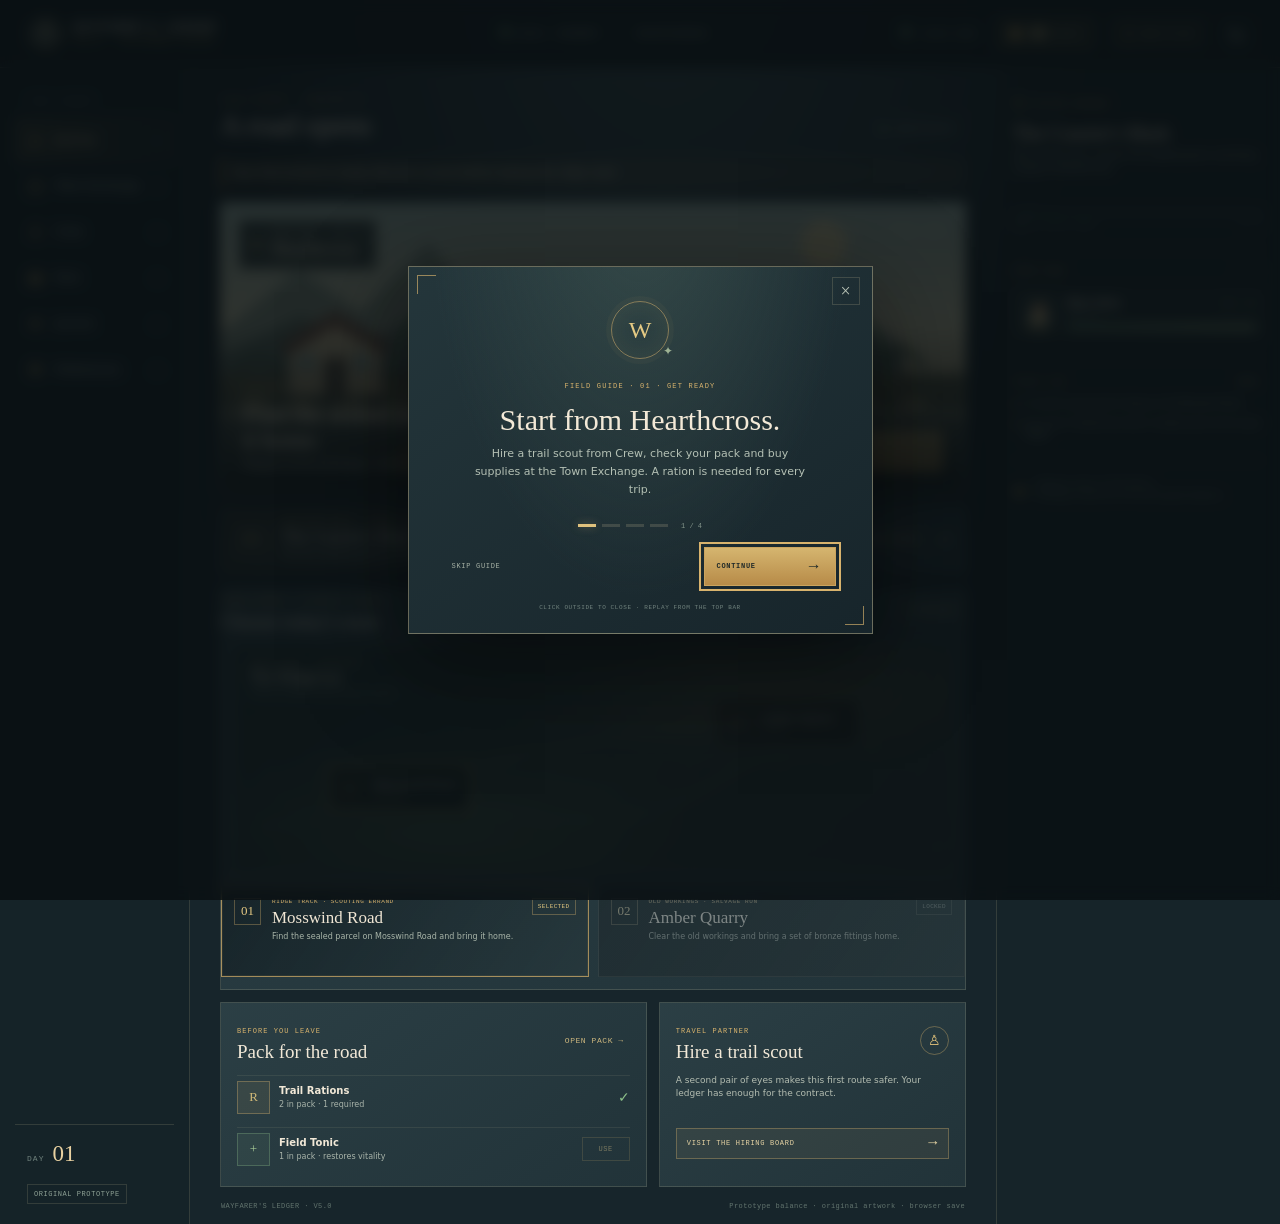
==== commit cbc5caf2: "feat: localize guide and combat interface" ====
--- a/game/index.html
+++ b/game/index.html
@@ -21,8 +21,8 @@
       <div class="topbar-tools">
         <span class="save-state" id="save-state"><span class="save-dot"></span> SAVED HERE</span>
         <span class="wallet"><img src="./assets/coin.svg" alt=""><strong id="coin-count">60</strong><small data-i18n="currency.marks">MARKS</small></span>
-        <button class="guide-replay" type="button" data-action="onboarding-replay" aria-haspopup="dialog" title="Replay the quick guide"><span>?</span><b data-i18n="guide.how">HOW TO PLAY</b></button>
-        <button class="icon-button" type="button" data-action="reset" aria-label="Start a new journey" title="Start a new journey">↻</button>
+        <button class="guide-replay" type="button" data-action="onboarding-replay" data-i18n-title="action.guideReplay" aria-haspopup="dialog" title="Replay the quick guide"><span>?</span><b data-i18n="guide.how">HOW TO PLAY</b></button>
+        <button class="icon-button" type="button" data-action="reset" data-i18n-aria="action.reset" data-i18n-title="action.reset" aria-label="Start a new journey" title="Start a new journey">↻</button>
       </div>
     </header>
     <main class="game-layout">
@@ -40,7 +40,7 @@
         <div class="page-heading"><div><div class="eyebrow" id="screen-eyebrow">FIELD NOTES · CHAPTER 01</div><h1 id="screen-title">A road opens</h1></div><div class="screen-status" id="phase-label"><span class="status-pip"></span> HEARTHCROSS</div></div>
         <div id="notice" class="notice" role="status" aria-live="polite"></div>
         <div id="game-content" aria-live="polite"></div>
-        <footer class="main-footer"><span>WAYFARER'S LEDGER · V5.0</span><span>Prototype balance · original artwork · browser save</span></footer>
+        <footer class="main-footer"><span>WAYFARER'S LEDGER · V5.0</span><span data-i18n="footer.brandline">Prototype balance · original artwork · browser save</span></footer>
       </section>
       <aside class="intel-panel" aria-label="Journey status">
         <section class="side-section objective-card">
@@ -52,7 +52,7 @@
         </section>
         <section class="side-section crew-section"><div class="side-heading"><span data-i18n="crew.yours">YOUR CREW</span><small id="crew-count">1 / 3</small></div><div id="crew-summary" class="crew-list"></div></section>
         <section class="side-section log-section"><div class="side-heading"><span data-i18n="log.field">FIELD LOG</span><button type="button" data-tab="journal" class="text-button" data-i18n="action.open">OPEN</button></div><div id="log-summary" class="log-list"></div></section>
-        <div class="side-foot"><span class="seal-icon">◈</span><span>Progress saves on this device.<br>Prototype values are not source-game balance.</span></div>
+        <div class="side-foot"><span class="seal-icon">◈</span><span><span data-i18n="footer.save">Progress saves on this device.</span><br><span data-i18n="footer.scope">Prototype values are not source-game balance.</span></span></div>
       </aside>
     </main>
     <div id="guide-layer"></div>
--- a/game/styles.css
+++ b/game/styles.css
@@ -31,3 +31,11 @@
 @media(max-width:760px){.preferences-banner{min-height:112px;padding:16px}.preferences-banner h2{font-size:21px}.preferences-banner p{max-width:245px;font-size:8px}.preferences-banner .market-stamp{width:47px;height:47px;font-size:6px}.preferences-panel{padding:12px}.preference-row{align-items:flex-start;flex-direction:column;gap:10px;padding:12px 2px}.preference-copy h3{font-size:16px}.language-options{width:100%}.language-options button{flex:1;padding:0 6px}.preference-toggle{align-self:flex-end}}
 .travel-map{position:relative;min-height:225px;margin:12px 12px 0;overflow:hidden;border:1px solid rgba(223,205,163,.16);background:radial-gradient(ellipse at 28% 80%,rgba(95,124,89,.28),transparent 35%),radial-gradient(ellipse at 77% 23%,rgba(147,123,78,.22),transparent 29%),linear-gradient(135deg,#1d3033,#293b39 55%,#243236)}.travel-map:before{position:absolute;inset:0;content:"";opacity:.28;background:repeating-radial-gradient(ellipse at 47% 53%,transparent 0 27px,rgba(214,204,169,.14) 28px 29px,transparent 30px 46px);pointer-events:none}.travel-map-head{position:absolute;z-index:2;top:13px;left:15px;display:grid;gap:2px}.travel-map-head small{color:#d5bc7d;font:6px var(--mono);letter-spacing:.13em}.travel-map-head strong{color:#f0e5ce;font:16px var(--serif);font-weight:400}.travel-map-head span{color:#98a89a;font-size:7px}.map-canvas{position:relative;height:225px}.map-trails{position:absolute;inset:0;width:100%;height:100%;overflow:visible}.map-trails path{fill:none;stroke:rgba(220,194,132,.55);stroke-width:1.15;stroke-dasharray:2.4 1.5;vector-effect:non-scaling-stroke}.map-trails .map-river{stroke:rgba(115,160,156,.36);stroke-width:2.2;stroke-dasharray:1 1.4}.map-node{position:absolute;z-index:1;transform:translate(-50%,-50%);min-width:142px;display:flex;align-items:center;gap:8px;padding:8px;border:1px solid rgba(222,205,163,.34);background:rgba(19,33,36,.94);text-align:left;cursor:pointer;box-shadow:0 4px 12px rgba(0,0,0,.2);transition:border-color .15s,background .15s,transform .15s}.map-node:hover:not(:disabled){transform:translate(-50%,-53%);border-color:#e0c47b;background:#263b3a}.map-node.selected{border-color:#e3c77f;box-shadow:0 0 0 2px rgba(216,179,109,.13),0 4px 12px rgba(0,0,0,.2)}.map-node.locked{filter:saturate(.45);opacity:.72}.map-node-number{width:27px;height:27px;flex:none;display:grid;place-items:center;border:1px solid rgba(216,179,109,.45);color:#ebd08a;font:13px var(--serif)}.map-node-copy{display:grid;gap:2px;min-width:0}.map-node-copy strong{overflow:hidden;color:#f0e6d4;font:13px var(--serif);font-weight:400;white-space:nowrap;text-overflow:ellipsis}.map-node-copy small{color:#d3bd86;font:6px var(--mono);letter-spacing:.1em}.map-node.locked .map-node-copy small{color:#99a098}.map-compass{position:absolute;right:13px;bottom:10px;color:rgba(219,204,167,.64);font:7px/1.3 var(--mono);text-align:center}
 @media(max-width:760px){.travel-map{min-height:208px;margin:10px 8px 0}.map-canvas{height:208px}.travel-map-head{top:10px;left:11px}.map-node{min-width:126px;gap:6px;padding:6px}.map-node-number{width:23px;height:23px;font-size:11px}.map-node-copy strong{font-size:11px}.map-node-copy small{font-size:5px}}
+.compact-objective{display:none}
+@media(max-width:1160px){.compact-objective{display:flex;align-items:center;justify-content:space-between;gap:14px;margin:0 0 12px;padding:10px 12px;border:1px solid rgba(216,179,109,.25);background:linear-gradient(100deg,rgba(216,179,109,.08),rgba(38,55,61,.88))}.compact-objective-copy{display:grid;gap:2px;min-width:0}.compact-objective-copy small{color:var(--gold);font:6px var(--mono);letter-spacing:.12em}.compact-objective-copy strong{overflow:hidden;color:#f0e6d4;font:16px var(--serif);font-weight:400;text-overflow:ellipsis;white-space:nowrap}.compact-objective-copy>span{overflow:hidden;max-width:430px;color:#a8b4a8;font-size:8px;text-overflow:ellipsis;white-space:nowrap}.compact-objective-progress{width:180px;flex:none;display:grid;grid-template-columns:1fr auto;align-items:center;gap:5px 8px}.compact-objective-progress .objective-progress{grid-column:1/-1;margin:0}.compact-objective-progress small{overflow:hidden;color:#89988f;font:6px var(--mono);letter-spacing:.04em;text-overflow:ellipsis;white-space:nowrap}.compact-objective-progress b{color:#d8c795;font:7px var(--mono);white-space:nowrap}.battle-vitality{color:#e3d6ba;font:6px var(--mono);text-shadow:0 1px 4px #17252b}.battle-unit .meter{width:100%;height:3px;margin:0}.battle-unit .meter span{background:linear-gradient(90deg,#699071,#a7c48e)}}
+@media(max-width:760px){.compact-objective{gap:8px;padding:8px}.compact-objective-copy strong{font-size:14px}.compact-objective-copy>span{max-width:190px;font-size:7px}.compact-objective-progress{width:112px}.battle-vitality{font-size:5px}}
+@media(max-width:760px){.market-header,.market-row{grid-template-columns:minmax(130px,1fr) 37px 37px 30px 96px}.trade-actions button{min-width:44px;min-height:38px;height:auto}}
+@media(max-width:430px){.market-panel{padding:12px 9px 0}.market-header{display:none}.market-row{grid-template-columns:minmax(0,1fr) minmax(92px,auto);grid-template-areas:"good good" "buy sell" "pack actions";gap:7px 5px;padding:9px 2px}.market-row .good-cell{grid-area:good}.market-row .buy-quote{grid-area:buy}.market-row .sell-quote{grid-area:sell}.market-row .market-pack{grid-area:pack}.market-row .trade-actions{grid-area:actions;justify-content:flex-end}.market-row .quote{display:flex;align-items:baseline;gap:3px;font-size:10px}.market-row .buy-quote:before,.market-row .sell-quote:before{color:#91a197;font:6px var(--mono);letter-spacing:.08em}.market-row .buy-quote:before{content:"BUY"}.market-row .sell-quote:before{content:"SELL"}.market-row .market-pack:before{content:"PACK · ";color:#91a197;font:6px var(--mono);letter-spacing:.08em}.market-row .trade-actions{gap:4px}.market-foot{align-items:flex-start;flex-direction:column;gap:4px}}
+.quest-journal-panel{margin:12px 0;padding:15px 16px}.quest-journal-list{display:grid;gap:9px;margin-top:12px}.quest-journal-card{padding:12px;border:1px solid rgba(223,205,163,.13);background:rgba(15,27,30,.25)}.quest-journal-heading{display:flex;align-items:flex-start;justify-content:space-between;gap:12px}.quest-journal-heading>div{min-width:0}.quest-journal-heading small{color:var(--gold);font:7px var(--mono);letter-spacing:.12em}.quest-journal-heading h3{margin:4px 0;font:18px/1.15 var(--serif);font-weight:400;color:#eee4cf}.quest-journal-heading p{margin:0;color:#aab5a9;font-size:9px;line-height:1.5}.quest-status-pill{flex:none;padding:5px 7px;border:1px solid rgba(216,179,109,.3);color:#e2cb8f;font:7px var(--mono);letter-spacing:.08em;white-space:nowrap}.quest-status-pill.complete{border-color:rgba(120,165,138,.45);color:#a6c4a7}.quest-status-pill.locked{border-color:rgba(130,144,137,.25);color:#8a9990}.quest-stage-list{display:grid;grid-template-columns:repeat(auto-fit,minmax(145px,1fr));gap:6px;margin:11px 0 0;padding:0;list-style:none}.quest-stage{min-height:45px;display:flex;align-items:center;gap:8px;padding:7px;border:1px solid rgba(223,205,163,.1);background:rgba(247,237,211,.025)}.quest-stage.current{border-color:rgba(216,179,109,.45);background:rgba(216,179,109,.06)}.quest-stage.complete{border-color:rgba(120,165,138,.2)}.quest-stage-index{width:23px;height:23px;flex:none;display:grid;place-items:center;border:1px solid rgba(223,205,163,.18);color:#9dab9f;font:9px var(--mono)}.quest-stage.current .quest-stage-index{border-color:rgba(216,179,109,.55);color:#e3c77f}.quest-stage.complete .quest-stage-index{border-color:rgba(120,165,138,.45);color:#a6c4a7}.quest-stage-copy{min-width:0;display:grid;gap:2px}.quest-stage-copy strong{color:#dddccf;font-size:9px;font-weight:500}.quest-stage-copy small{color:#819087;font:6px var(--mono);letter-spacing:.09em}.quest-stage.current .quest-stage-copy small{color:#dcc183}.quest-locked-note{display:flex;align-items:center;gap:7px;margin-top:11px;padding:9px;border-left:2px solid rgba(130,144,137,.36);background:rgba(130,144,137,.05);color:#96a39a;font:7px var(--mono);letter-spacing:.06em}.quest-locked-note span{color:#c2ac73;font-size:13px}
+@media(max-width:760px){.quest-journal-panel{padding:12px}.quest-journal-card{padding:9px}.quest-journal-heading{gap:7px}.quest-journal-heading h3{font-size:16px}.quest-journal-heading p{font-size:8px}.quest-status-pill{font-size:6px;padding:4px}.quest-stage-list{grid-template-columns:1fr;gap:5px}.quest-stage{min-height:39px;padding:6px}.quest-locked-note{font-size:6px}}
+.quest-locked-note>span:last-child{display:flex;align-items:center;flex-wrap:wrap;gap:4px}.quest-locked-note strong{color:#d9c38f;font:inherit;letter-spacing:.02em}
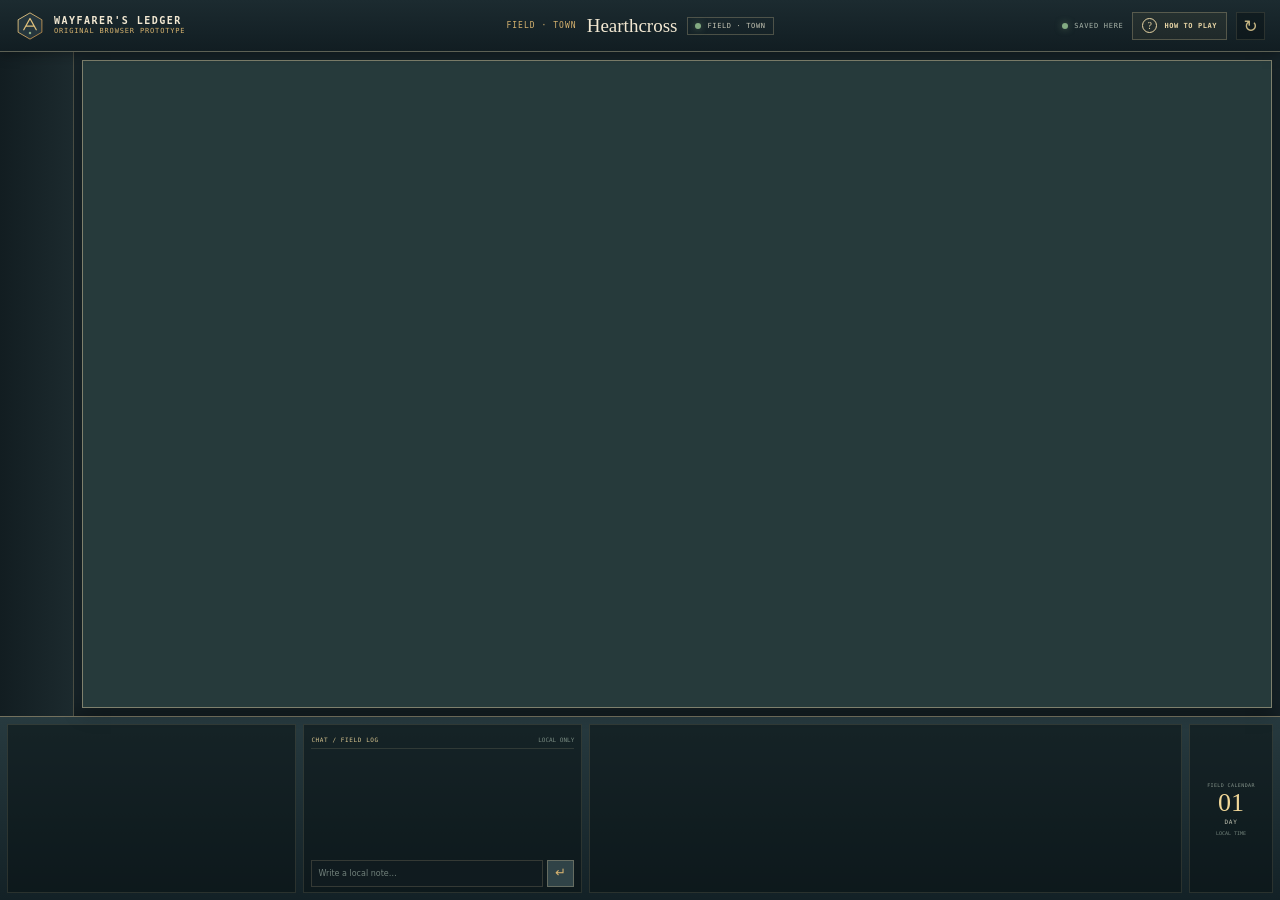
==== commit edde4503: "feat: rebuild scene-first game client interface" ====
--- a/game/index.html
+++ b/game/index.html
@@ -4,7 +4,7 @@
   <meta charset="utf-8">
   <meta name="viewport" content="width=device-width, initial-scale=1">
   <meta name="theme-color" content="#17252b">
-  <meta name="description" content="A playable, original browser prototype about a wayfarer, a small crew and a road worth taking.">
+  <meta name="description" content="An original browser game with a scene-first client, a travelling crew, local trade and tactical encounters.">
   <link rel="manifest" href="./manifest.webmanifest">
   <title>Wayfarer's Ledger — Playable Prototype</title>
   <link rel="icon" href="./assets/mark.svg" type="image/svg+xml">
@@ -14,46 +14,44 @@
   <div class="game-shell">
     <header class="topbar">
       <a class="brand" href="./" aria-label="Wayfarer's Ledger home">
-        <img src="./assets/mark.svg" alt="" width="36" height="36">
-        <span><strong>WAYFARER'S LEDGER</strong><small>V5.0 · PLAYABLE SLICE</small></span>
+        <img src="./assets/mark.svg" alt="" width="32" height="32">
+        <span><strong>WAYFARER'S LEDGER</strong><small>ORIGINAL BROWSER PROTOTYPE</small></span>
       </a>
-      <div class="topbar-center"><span class="live-dot"></span><span data-i18n="local.journey">LOCAL JOURNEY</span> <i>/</i> <span data-i18n="town.name">HEARTHCROSS</span></div>
+      <div class="client-heading">
+        <small id="screen-eyebrow">FIELD · TOWN</small>
+        <strong id="screen-title">Hearthcross</strong>
+        <span class="screen-status" id="phase-label"><i class="status-pip"></i> FIELD</span>
+      </div>
       <div class="topbar-tools">
         <span class="save-state" id="save-state"><span class="save-dot"></span> SAVED HERE</span>
-        <span class="wallet"><img src="./assets/coin.svg" alt=""><strong id="coin-count">60</strong><small data-i18n="currency.marks">MARKS</small></span>
         <button class="guide-replay" type="button" data-action="onboarding-replay" data-i18n-title="action.guideReplay" aria-haspopup="dialog" title="Replay the quick guide"><span>?</span><b data-i18n="guide.how">HOW TO PLAY</b></button>
         <button class="icon-button" type="button" data-action="reset" data-i18n-aria="action.reset" data-i18n-title="action.reset" aria-label="Start a new journey" title="Start a new journey">↻</button>
       </div>
     </header>
     <main class="game-layout">
-      <nav class="nav-rail" aria-label="Game screens">
-        <div class="nav-caption" data-i18n="ledger.yours">YOUR LEDGER</div>
-        <button class="nav-item active" type="button" data-tab="journey"><span class="nav-glyph">⌂</span><span data-i18n="tab.journey">Journey</span><kbd>01</kbd></button>
-        <button class="nav-item" type="button" data-tab="market"><span class="nav-glyph">◫</span><span data-i18n="tab.market">Town Exchange</span><kbd>02</kbd></button>
-        <button class="nav-item" type="button" data-tab="roster"><span class="nav-glyph">♙</span><span data-i18n="tab.crew">Crew</span><kbd>03</kbd></button>
-        <button class="nav-item" type="button" data-tab="inventory"><span class="nav-glyph">▤</span><span data-i18n="tab.pack">Pack</span><kbd>04</kbd></button>
-        <button class="nav-item" type="button" data-tab="journal"><span class="nav-glyph">≋</span><span data-i18n="tab.journal">Journal</span><kbd>05</kbd></button>
-        <button class="nav-item" type="button" data-tab="preferences"><span class="nav-glyph">⚙</span><span data-i18n="tab.preferences">Preferences</span><kbd>06</kbd></button>
-        <div class="rail-bottom"><div class="day-mark"><small data-i18n="day.label">DAY</small><strong id="day-count">01</strong></div><span class="build-tag" data-i18n="prototype.label">ORIGINAL PROTOTYPE</span></div>
-      </nav>
-      <section class="main-column">
-        <div class="page-heading"><div><div class="eyebrow" id="screen-eyebrow">FIELD NOTES · CHAPTER 01</div><h1 id="screen-title">A road opens</h1></div><div class="screen-status" id="phase-label"><span class="status-pip"></span> HEARTHCROSS</div></div>
-        <div id="notice" class="notice" role="status" aria-live="polite"></div>
-        <div id="game-content" aria-live="polite"></div>
-        <footer class="main-footer"><span>WAYFARER'S LEDGER · V5.0</span><span data-i18n="footer.brandline">Prototype balance · original artwork · browser save</span></footer>
+      <aside class="portrait-rail" id="portrait-rail" aria-label="Character and mercenary portraits"></aside>
+      <section class="client-area" aria-label="Game client">
+        <div class="client-stage">
+          <div id="notice" class="notice" role="status" aria-live="polite"></div>
+          <div id="world-content"></div>
+          <div id="mini-map-root"></div>
+          <div id="client-window-root"></div>
+        </div>
       </section>
-      <aside class="intel-panel" aria-label="Journey status">
-        <section class="side-section objective-card">
-          <div class="side-kicker"><span class="mini-star">✦</span> <span data-i18n="errand.active">ACTIVE ERRAND</span></div>
-          <h2 id="objective-title">The courier's mark</h2>
-          <p id="objective-copy">Hire a trail scout, pack a ration, then recover a sealed parcel from the ridge road.</p>
-          <div class="objective-progress"><span id="objective-progress"></span></div>
-          <div class="objective-meta"><span id="objective-step">PREPARE YOUR CREW</span><span id="objective-count">0 / 3</span></div>
+      <section class="lower-hud" aria-label="Character status, local chat and client menu">
+        <div class="hud-overview" id="overview-strip" aria-label="Character overview"></div>
+        <section class="chat-window" aria-label="Local chat and field log">
+          <div class="chat-heading"><strong>CHAT / FIELD LOG</strong><small>LOCAL ONLY</small></div>
+          <div class="chat-feed" id="chat-feed" aria-live="polite"></div>
+          <form id="local-chat-form" class="chat-entry">
+            <label class="sr-only" for="chat-message">Add a local note</label>
+            <input id="chat-message" name="chat-message" maxlength="160" autocomplete="off" placeholder="Write a local note…">
+            <button type="submit" aria-label="Add local note">↵</button>
+          </form>
         </section>
-        <section class="side-section crew-section"><div class="side-heading"><span data-i18n="crew.yours">YOUR CREW</span><small id="crew-count">1 / 3</small></div><div id="crew-summary" class="crew-list"></div></section>
-        <section class="side-section log-section"><div class="side-heading"><span data-i18n="log.field">FIELD LOG</span><button type="button" data-tab="journal" class="text-button" data-i18n="action.open">OPEN</button></div><div id="log-summary" class="log-list"></div></section>
-        <div class="side-foot"><span class="seal-icon">◈</span><span><span data-i18n="footer.save">Progress saves on this device.</span><br><span data-i18n="footer.scope">Prototype values are not source-game balance.</span></span></div>
-      </aside>
+        <nav class="client-menu" id="client-menu" aria-label="Client menu"></nav>
+        <div class="hud-date"><small>FIELD CALENDAR</small><strong><span id="day-count">01</span></strong><span>DAY</span><i>LOCAL TIME</i></div>
+      </section>
     </main>
     <div id="guide-layer"></div>
   </div>
--- a/game/styles.css
+++ b/game/styles.css
@@ -1,41 +1,498 @@
-:root{color-scheme:dark;--night:#17252b;--night2:#202f35;--panel:#25363d;--panel2:#2d4148;--line:rgba(223,205,163,.15);--ink:#f1e8d7;--muted:#a9b4aa;--dim:#71837e;--gold:#d8b36d;--green:#78a58a;--red:#d78371;--serif:Georgia,"Times New Roman",serif;--mono:ui-monospace,SFMono-Regular,Consolas,monospace;--sans:Inter,ui-sans-serif,system-ui,-apple-system,BlinkMacSystemFont,"Segoe UI",sans-serif}
-*{box-sizing:border-box}html{min-width:320px;background:var(--night)}body{margin:0;min-height:100vh;background:var(--night);color:var(--ink);font:14px/1.5 var(--sans);-webkit-font-smoothing:antialiased}button{color:inherit;font:inherit}button:focus-visible,a:focus-visible{outline:2px solid var(--gold);outline-offset:3px}button:disabled{cursor:not-allowed!important;opacity:.45}.game-shell{min-height:100vh;background:radial-gradient(ellipse at 52% -22%,#395057 0,transparent 48%),var(--night)}
-.topbar{height:68px;display:flex;align-items:center;justify-content:space-between;padding:0 28px;border-bottom:1px solid rgba(223,205,163,.18);background:rgba(18,30,35,.94);position:sticky;top:0;z-index:20;backdrop-filter:blur(12px)}.brand{display:flex;align-items:center;gap:10px;color:var(--ink);text-decoration:none;min-width:280px}.brand img{flex:none}.brand span{display:grid;gap:3px}.brand strong{font:600 11px/1 var(--mono);letter-spacing:.16em}.brand small{color:var(--gold);font:9px/1 var(--mono);letter-spacing:.14em}.topbar-center{color:#c5cbbd;font:9px var(--mono);letter-spacing:.13em}.topbar-center i{margin:0 8px;color:var(--gold);font-style:normal}.live-dot,.save-dot{display:inline-block;width:6px;height:6px;border-radius:50%;background:#91bc8b;box-shadow:0 0 9px rgba(145,188,139,.7);vertical-align:1px;margin-right:7px}.topbar-tools{display:flex;align-items:center;gap:19px}.save-state{color:#a8b7aa;font:8px var(--mono);letter-spacing:.1em;white-space:nowrap}.save-warning{background:var(--gold);box-shadow:0 0 8px rgba(216,179,109,.7)}.wallet{display:flex;align-items:center;gap:7px;padding:6px 10px;border:1px solid rgba(216,179,109,.35);background:rgba(216,179,109,.07);border-radius:3px}.wallet img{width:15px;height:15px}.wallet strong{color:#f2d493;font:600 14px var(--mono)}.wallet small{color:#b5a47f;font:8px var(--mono);letter-spacing:.1em}.icon-button{width:30px;height:30px;border:1px solid var(--line);border-radius:3px;background:transparent;color:var(--muted);cursor:pointer;font-size:19px}.icon-button:hover{color:var(--gold);border-color:rgba(216,179,109,.55)}
-.game-layout{max-width:1640px;min-height:calc(100vh - 68px);margin:0 auto;display:grid;grid-template-columns:190px minmax(420px,1fr) 284px}.nav-rail{padding:28px 15px 20px;border-right:1px solid var(--line);background:rgba(21,34,39,.55);display:flex;flex-direction:column}.nav-caption{padding:0 12px 12px;color:var(--dim);font:8px var(--mono);letter-spacing:.16em}.nav-item{min-height:42px;width:100%;display:flex;gap:11px;align-items:center;padding:0 11px;margin:2px 0;border:1px solid transparent;border-radius:3px;background:none;text-align:left;cursor:pointer;color:#bdc6bb;font-size:11px}.nav-item:hover:not(:disabled){background:rgba(223,205,163,.06);color:var(--ink)}.nav-item.active{color:#f3dfae;border-color:rgba(216,179,109,.22);background:linear-gradient(90deg,rgba(216,179,109,.13),rgba(216,179,109,.02))}.nav-glyph{width:17px;color:var(--gold);font-size:16px;text-align:center}.nav-item kbd{margin-left:auto;color:#74847e;background:none;font:8px var(--mono)}.rail-bottom{margin-top:auto;padding:16px 12px 0;border-top:1px solid var(--line)}.day-mark{display:flex;align-items:baseline;gap:8px;margin-bottom:14px}.day-mark small{color:var(--dim);font:8px var(--mono);letter-spacing:.13em}.day-mark strong{color:#e8d1a1;font:23px var(--serif)}.build-tag{display:inline-block;color:#8da094;font:7px var(--mono);letter-spacing:.08em;border:1px solid var(--line);padding:5px 6px}
-.main-column{min-width:0;padding:27px 30px 14px}.page-heading{display:flex;align-items:flex-end;justify-content:space-between;gap:16px;margin:0 0 16px}.eyebrow{color:var(--gold);font:8px var(--mono);letter-spacing:.15em}.page-heading h1{margin:4px 0 0;font:30px/1.1 var(--serif);font-weight:400;letter-spacing:-.02em}.screen-status{display:flex;gap:8px;align-items:center;padding:7px 9px;border:1px solid var(--line);color:#bac4b7;font:8px var(--mono);letter-spacing:.1em;white-space:nowrap}.status-pip{width:6px;height:6px;display:inline-block;border-radius:50%;background:var(--green)}.danger-pip{background:var(--red);box-shadow:0 0 8px rgba(215,131,113,.55)}.notice{min-height:0;margin:0;max-height:0;overflow:hidden;color:#e7d9b8;font-size:11px;transition:all .2s}.notice.show{max-height:50px;padding:8px 11px;margin:0 0 12px;border-left:2px solid #a77e43;background:rgba(216,179,109,.08)}
-.landscape{height:290px;position:relative;overflow:hidden;border:1px solid rgba(226,205,158,.26);background-color:#56695c;background-position:center 54%;background-size:cover;box-shadow:0 16px 32px rgba(0,0,0,.16)}.town-scene{background-image:url("./assets/hearthcross.svg")}.road-scene{background-image:url("./assets/mosswind-road.svg")}.scene-vignette{position:absolute;inset:0;background:linear-gradient(180deg,rgba(16,27,31,.08) 15%,rgba(15,24,27,.03) 42%,rgba(15,24,27,.92) 100%)}.scene-label{position:absolute;top:17px;left:18px;display:flex;gap:10px;align-items:center;padding:8px 11px;border:1px solid rgba(240,224,190,.25);background:rgba(18,31,34,.76);backdrop-filter:blur(6px)}.location-pin{color:#e6c57e;font-size:20px}.scene-label div{display:grid;gap:2px}.scene-label small,.scene-coordinate{color:#d9d1bb;font:7px var(--mono);letter-spacing:.13em}.scene-label strong{color:#fff3d6;font:18px var(--serif);font-weight:400}.scene-coordinate{position:absolute;top:22px;right:19px;color:rgba(244,237,218,.8)}.scene-coordinate span{color:var(--gold);padding:0 4px}.scene-bottom{position:absolute;left:22px;right:22px;bottom:19px;display:flex;align-items:flex-end;justify-content:space-between;gap:18px}.scene-bottom small{color:#e3c47f;font:8px var(--mono);letter-spacing:.15em}.scene-bottom h2{margin:4px 0 3px;color:#fff5dd;font:24px/1.1 var(--serif);font-weight:400}.scene-bottom p{margin:0;color:rgba(242,239,222,.77);font-size:10px;max-width:430px}.primary-button{min-width:181px;height:42px;display:flex;justify-content:space-between;align-items:center;gap:14px;padding:0 13px;border:1px solid #cba45d;border-radius:3px;background:linear-gradient(180deg,#d5b56f,#b78b48);color:#222b29;cursor:pointer;font:600 8px var(--mono);letter-spacing:.1em;box-shadow:inset 0 1px rgba(255,255,255,.3),0 4px 16px rgba(0,0,0,.16)}.primary-button b{font-size:17px;font-weight:400}.primary-button:hover:not(:disabled){background:linear-gradient(180deg,#e4c985,#c79b51);transform:translateY(-1px)}
-.chapter-strip{display:flex;align-items:center;gap:12px;margin:13px 0;padding:12px 15px;border:1px solid var(--line);background:linear-gradient(90deg,rgba(216,179,109,.08),rgba(38,55,61,.92))}.chapter-icon{width:33px;height:33px;display:grid;place-items:center;border:1px solid rgba(216,179,109,.44);color:#e4c883;font:16px var(--serif)}.chapter-copy{display:grid;gap:1px}.chapter-copy small,.panel-head small,.market-banner small,.roster-banner small,.pack-banner small,.journal-banner small{color:var(--gold);font:7px var(--mono);letter-spacing:.15em}.chapter-copy strong{font:17px var(--serif);font-weight:400}.chapter-copy span{color:#aeb8aa;font-size:9px}.chapter-status{margin-left:auto;display:flex;align-items:center;gap:12px}.status-pill{padding:5px 7px;border:1px solid rgba(216,179,109,.24);color:#dac38f;font:7px var(--mono);letter-spacing:.08em;white-space:nowrap}.chapter-arrow{color:var(--gold)}.lower-grid{display:grid;grid-template-columns:1.25fr .9fr;gap:12px}.panel{border:1px solid var(--line);background:linear-gradient(145deg,rgba(44,63,69,.98),rgba(34,51,57,.98))}.prep-panel,.crew-callout,.market-panel,.roster-panel,.hire-panel,.pack-panel,.journal-panel,.result-notes,.combat-panel{padding:15px 16px}.panel-head,.side-heading{display:flex;align-items:center;justify-content:space-between;gap:12px}.panel-head h2{margin:2px 0 0;font:19px/1.15 var(--serif);font-weight:400}.text-button{border:0;background:none;color:#cdb77e;font:8px var(--mono);letter-spacing:.07em;cursor:pointer}.text-button:hover{color:#fff0c6}.prep-grid{margin-top:12px;display:grid;gap:8px}.prep-item{min-height:42px;display:flex;align-items:center;gap:9px;padding:5px 0;border-top:1px solid rgba(223,205,163,.09)}.item-glyph{width:33px;height:33px;flex:0 0 auto;display:grid;place-items:center;border:1px solid rgba(216,179,109,.35);background:rgba(216,179,109,.09);color:#e6cc8e;font:13px var(--serif)}.ration-glyph{color:#d1b978}.tonic-glyph,.healing-glyph{color:#a5c995;border-color:rgba(140,190,135,.3);background:rgba(140,190,135,.08)}.trade-glyph{color:#e4be72}.quest-glyph{color:#e1d39f}.supply-glyph{color:#bac7b7}.prep-item div{display:grid;gap:1px}.prep-item strong{font-size:10px;font-weight:550}.prep-item small{color:var(--muted);font-size:8px}.check-mark{margin-left:auto;color:#72817a}.check-mark.ready{color:#8ec38b}.tiny-button{min-width:48px;height:24px;padding:0 8px;margin-left:auto;border:1px solid rgba(216,179,109,.36);background:transparent;color:#e6cc8e;cursor:pointer;font:7px var(--mono);letter-spacing:.08em}.tiny-button:hover:not(:disabled){background:rgba(216,179,109,.12)}.crew-callout p{min-height:42px;margin:11px 0 12px;color:#b4bdb1;font-size:9px}.secondary-button{display:flex;align-items:center;justify-content:space-between;gap:12px;min-height:31px;width:100%;padding:0 10px;border:1px solid rgba(216,179,109,.34);background:rgba(216,179,109,.07);color:#e7d4a4;cursor:pointer;font:7px var(--mono);letter-spacing:.1em}.secondary-button span{font-size:15px}.secondary-button:hover:not(:disabled){background:rgba(216,179,109,.15)}.round-seal{width:29px;height:29px;display:grid;place-items:center;border:1px solid rgba(216,179,109,.38);border-radius:50%;color:#e2c27b;font:14px var(--serif)}
-.intel-panel{padding:27px 16px 20px;border-left:1px solid var(--line);background:rgba(21,34,39,.38)}.side-section{padding:0 0 19px;margin-bottom:17px;border-bottom:1px solid var(--line)}.side-kicker,.side-heading{color:var(--gold);font:8px var(--mono);letter-spacing:.13em}.side-kicker{display:flex;gap:7px;align-items:center}.mini-star{font-size:14px}.objective-card h2{margin:10px 0 5px;font:20px/1.1 var(--serif);font-weight:400;color:#f1e6ce}.objective-card p{min-height:48px;margin:0;color:#aab5a9;font-size:9px;line-height:1.55}.objective-progress{height:3px;margin:14px 0 7px;background:#3a4b4e}.objective-progress span{display:block;width:12%;height:100%;background:linear-gradient(90deg,#9b7948,#e0c279);transition:width .25s}.objective-meta{display:flex;justify-content:space-between;color:#89988f;font:7px var(--mono);letter-spacing:.06em}.side-heading{display:flex}.side-heading small{color:#88968d;font:8px var(--mono)}.crew-list{display:grid;gap:9px;margin-top:12px}.unit-card{display:flex;align-items:center;gap:10px;min-width:0;padding:10px;border:1px solid rgba(223,205,163,.12);background:rgba(247,237,211,.025)}.unit-card.compact{padding:7px}.unit-avatar{width:36px;height:36px;flex:0 0 auto;display:grid;place-items:center;border:1px solid rgba(216,179,109,.26);background:#25373b}.unit-avatar img{width:100%;height:100%;object-fit:contain}.unit-info{flex:1;min-width:0}.unit-top{display:flex;justify-content:space-between;gap:6px;align-items:baseline}.unit-top strong{overflow:hidden;color:#e6decc;font-size:9px;font-weight:550;white-space:nowrap;text-overflow:ellipsis}.unit-top span{color:#b2c69d;font:8px var(--mono);white-space:nowrap}.unit-top i{color:#84948a;font-style:normal}.unit-info>small{display:block;color:#8f9d94;font:7px var(--mono);letter-spacing:.05em;margin-top:2px}.meter{height:4px;overflow:hidden;margin-top:5px;background:rgba(3,9,11,.42)}.meter span{display:block;height:100%;background:linear-gradient(90deg,#699071,#a7c48e);transition:width .2s}.meter.enemy-health span{background:linear-gradient(90deg,#983f3b,#d98772)}.focus-row{display:flex;align-items:center;gap:4px;margin-top:6px}.focus-row span{margin-right:4px;color:#87978c;font:6px var(--mono);letter-spacing:.08em}.focus-row i{width:6px;height:6px;border:1px solid #b18f50;border-radius:50%}.focus-row i.filled{background:#ddbc73;box-shadow:0 0 5px rgba(221,188,115,.35)}.log-list{display:grid;gap:9px;margin-top:11px}.log-entry{display:flex;gap:7px;align-items:flex-start;color:#9ca99f;font-size:8px;line-height:1.4}.log-entry i{width:4px;height:4px;flex:none;margin-top:4px;border-radius:50%;background:var(--gold)}.side-foot{display:flex;gap:9px;color:#7e9087;font-size:8px;line-height:1.5}.seal-icon{color:#9f8a58;font-size:17px}.main-footer{display:flex;justify-content:space-between;gap:12px;padding:15px 1px 0;color:#62746e;font:7px var(--mono);letter-spacing:.06em}
-.market-banner,.roster-banner,.pack-banner,.journal-banner{min-height:135px;display:flex;align-items:center;justify-content:space-between;gap:20px;margin-bottom:13px;padding:20px 24px;border:1px solid rgba(226,205,158,.26);background:linear-gradient(90deg,rgba(19,34,37,.88),rgba(19,34,37,.5)),url("./assets/hearthcross.svg") center 59%/cover}.market-banner h2,.roster-banner h2,.pack-banner h2,.journal-banner h2{margin:5px 0;font:25px/1.1 var(--serif);font-weight:400}.market-banner p,.roster-banner p,.pack-banner p,.journal-banner p{margin:0;color:#b8c1b3;font-size:10px}.market-stamp{width:62px;height:62px;display:grid;place-items:center;border:1px solid rgba(228,199,131,.5);border-radius:50%;color:#e2c77f;text-align:center;font:7px/1.5 var(--mono);letter-spacing:.1em;transform:rotate(-9deg)}.market-panel{padding-bottom:0}.market-table{margin-top:13px}.market-header,.market-row{display:grid;grid-template-columns:minmax(185px,1fr) 55px 55px 52px 112px;align-items:center;gap:10px}.market-header{padding:8px;border-top:1px solid var(--line);border-bottom:1px solid var(--line);color:#82938a;font:7px var(--mono);letter-spacing:.1em}.market-row{min-height:64px;padding:8px;border-bottom:1px solid rgba(223,205,163,.09)}.good-cell{display:flex;align-items:center;gap:10px;min-width:0}.good-cell>span:last-child{display:grid;gap:3px}.good-cell strong{font-size:10px;font-weight:550}.good-cell small{overflow:hidden;max-width:380px;color:#92a198;font-size:8px;white-space:nowrap;text-overflow:ellipsis}.quote{color:#dcc183;font:10px var(--mono)}.quote small{color:#899990;font-size:7px}.pack-count{color:#d7dece;font:10px var(--mono)}.trade-actions{display:flex;gap:5px}.trade-actions button{min-width:48px;height:25px;border:1px solid rgba(216,179,109,.3);background:rgba(216,179,109,.05);color:#dcc183;cursor:pointer;font:7px var(--mono)}.trade-actions button+button{border-color:rgba(177,193,169,.2);color:#b7c5b5}.trade-actions button:hover:not(:disabled){background:rgba(216,179,109,.15)}.market-foot{display:flex;justify-content:space-between;gap:12px;padding:11px 8px;color:#7f9187;font:7px var(--mono)}.market-tip{display:flex;gap:11px;margin-top:12px;padding:11px 14px;background:rgba(216,179,109,.06);border-left:2px solid #a77e43;color:#acb5a7;font-size:9px}.market-tip>span{color:var(--gold)}.market-tip p{margin:0}.market-tip strong{color:#e4d9be;font-weight:550}
-.roster-banner{background-image:linear-gradient(90deg,rgba(19,34,37,.91),rgba(19,34,37,.56)),url("./assets/mosswind-road.svg")}.slot-count{min-width:70px;text-align:center;color:#e6ca82;font:30px var(--serif)}.slot-count i{color:#87978d;font:14px var(--mono);font-style:normal}.slot-count small{display:block;color:#92a096;font:7px var(--mono);letter-spacing:.1em}.roster-grid{display:grid;grid-template-columns:1.2fr .8fr;gap:12px}.roster-member{display:flex;align-items:center;gap:10px;min-height:70px;border-bottom:1px solid rgba(223,205,163,.1)}.formation-index{color:#9c8a5c;font:9px var(--mono)}.roster-member>img{width:43px;height:48px;object-fit:contain;padding:2px;border:1px solid var(--line);background:#203136}.roster-member-info{flex:1;display:grid;gap:2px}.roster-member-info strong{font:16px var(--serif);font-weight:400}.roster-member-info small{color:#9daaa0;font:7px var(--mono)}.role-tag{padding:4px 6px;border:1px solid rgba(216,179,109,.25);color:#cbb986;font:6px var(--mono);letter-spacing:.1em;white-space:nowrap}.formation-note{margin-top:11px;color:#8b9b90;font-size:8px}.hire-panel{text-align:center}.hire-portrait{width:82px;height:82px;display:grid;place-items:center;margin:3px auto 10px;border:1px solid rgba(216,179,109,.33);border-radius:50%;background:#203137}.hire-portrait img{width:70px;height:74px;object-fit:contain}.hire-panel>small{color:var(--gold);font:7px var(--mono);letter-spacing:.13em}.hire-panel h2{margin:4px 0 5px;font:23px var(--serif);font-weight:400}.hire-panel p{min-height:49px;margin:11px 0;color:#aab5a9;font-size:9px}.hire-footer{display:flex;align-items:center;gap:10px;margin-top:10px;padding-top:11px;border-top:1px solid var(--line)}.hire-footer>span{display:grid;gap:3px;text-align:left}.hire-footer small{color:#89988e;font:6px var(--mono);letter-spacing:.1em}.hire-footer strong{color:#e2c67d;font:12px var(--mono);white-space:nowrap}.hire-footer .secondary-button{font-size:6px}
-.pack-banner{background-image:linear-gradient(90deg,rgba(19,34,37,.94),rgba(19,34,37,.56)),url("./assets/hearthcross.svg")}.pack-total{color:#e6ca82;text-align:center;font:30px var(--serif)}.pack-total small{display:block;color:#92a096;font:7px var(--mono);letter-spacing:.12em}.inventory-grid{display:grid;grid-template-columns:repeat(2,minmax(0,1fr));gap:8px;margin-top:14px}.inventory-card{min-height:94px;display:flex;align-items:flex-start;gap:10px;padding:10px;border:1px solid rgba(223,205,163,.11);background:rgba(14,24,27,.16)}.inventory-copy{flex:1;min-width:0;display:grid;gap:3px}.inventory-copy strong{font:14px var(--serif);font-weight:400}.inventory-copy>small{min-height:25px;color:#91a097;font-size:8px;line-height:1.4}.inventory-quantity{margin-top:3px;color:#87968d;font:6px var(--mono);letter-spacing:.08em}.inventory-quantity b{margin-left:4px;color:#e0cb91;font-size:8px}.bound-tag{margin-left:auto;padding:4px 5px;border:1px solid var(--line);color:#8f9d92;font:6px var(--mono)}.pack-battle-note{margin-top:12px;padding:8px 10px;border-left:2px solid var(--red);background:rgba(215,131,113,.07);color:#c8b9a5;font-size:9px}
-.journal-banner{background-image:linear-gradient(90deg,rgba(19,34,37,.95),rgba(19,34,37,.65)),url("./assets/mosswind-road.svg")}.journal-seal{color:#e0c47e;font:34px var(--serif)}.journal-list{margin-top:9px}.journal-list article{display:grid;grid-template-columns:25px 8px 1fr;gap:11px;align-items:baseline;padding:11px 3px;border-bottom:1px solid rgba(223,205,163,.09)}.journal-index{color:#8c9b91;font:8px var(--mono)}.journal-list article i{width:5px;height:5px;border-radius:50%;background:#be9a58}.journal-list p{margin:0;color:#d1d5c9;font-size:10px}
-.battle-scene{height:250px}.combat-parties{position:absolute;inset:54px 15% 58px;display:flex;align-items:center;justify-content:space-between;pointer-events:none}.battle-party,.battle-enemies{display:flex;align-items:flex-end;gap:13px}.battle-unit,.battle-foe{width:63px;display:grid;justify-items:center;gap:4px;color:#f3e6c9;font:7px var(--mono);text-shadow:0 1px 4px #17252b}.battle-unit img,.battle-foe img{width:54px;height:72px;object-fit:contain;filter:drop-shadow(0 7px 4px rgba(0,0,0,.4))}.battle-foe.gone{opacity:.28;filter:grayscale(1)}.battle-caption{bottom:15px}.battle-caption h2{font-size:21px}.turn-badge{padding:7px 9px;border:1px solid rgba(226,205,158,.32);color:#e4ca88;font:8px var(--mono)}.combat-panel{margin-top:12px}.alert-pill{border-color:rgba(215,131,113,.3);color:#e1a28f}.enemy-row{display:grid;grid-template-columns:repeat(2,minmax(0,1fr));gap:9px;margin:12px 0}.enemy-card{position:relative;min-height:78px;display:grid;grid-template-columns:48px minmax(0,1fr) auto;grid-template-rows:20px 18px 12px;align-items:center;gap:2px 9px;padding:8px;border:1px solid rgba(223,205,163,.14);background:rgba(17,28,31,.29);text-align:left;cursor:pointer}.enemy-card.selected{border-color:rgba(216,179,109,.72);background:rgba(216,179,109,.07)}.enemy-card.defeated{filter:grayscale(.75)}.enemy-card>img{width:42px;height:54px;object-fit:contain;grid-row:1/4}.enemy-name{overflow:hidden;color:#e8e0cf;font-size:9px;white-space:nowrap;text-overflow:ellipsis}.enemy-state{color:#dba48f;font:6px var(--mono);letter-spacing:.07em}.enemy-card .meter{grid-column:2/4;width:100%;margin:0}.enemy-card>small{grid-column:2/4;color:#88998f;font:6px var(--mono)}.combat-orders{display:grid;grid-template-columns:repeat(3,minmax(0,1fr));gap:7px;margin-top:9px}.orders-label{grid-column:1/-1;display:flex;justify-content:space-between;color:#8a9a90;font:7px var(--mono);letter-spacing:.1em}.orders-label span{color:#778a81;letter-spacing:.02em}.order-button{min-height:56px;display:flex;align-items:center;gap:8px;padding:7px;border:1px solid rgba(223,205,163,.14);background:rgba(13,24,27,.23);text-align:left;cursor:pointer}.order-button:hover:not(:disabled){border-color:rgba(216,179,109,.5);background:rgba(216,179,109,.08)}.order-key{width:20px;height:20px;flex:none;display:grid;place-items:center;border:1px solid rgba(216,179,109,.38);color:#e6cc8e;font:8px var(--mono)}.order-button>span:nth-child(2){flex:1;min-width:0;display:grid;gap:2px}.order-button strong{color:#e8e0cf;font-size:8px;font-weight:550}.order-button small{overflow:hidden;color:#8e9c91;font-size:7px;white-space:nowrap;text-overflow:ellipsis}.order-button>b{color:#d4b970;font-size:12px;font-weight:400}.skill-order{border-color:rgba(183,142,79,.28)}.supply-action{width:100%;display:flex;justify-content:space-between;margin-top:9px;padding:7px 9px;border:1px solid rgba(135,170,143,.22);background:rgba(120,165,138,.06);color:#bbd0b6;cursor:pointer;font:7px var(--mono);letter-spacing:.07em}.supply-action span{color:#81948a}
-.result-card{min-height:250px;display:grid;justify-items:center;align-content:center;padding:24px;border:1px solid rgba(226,205,158,.27);background:linear-gradient(135deg,rgba(27,44,45,.88),rgba(37,59,59,.94)),url("./assets/mosswind-road.svg") center/cover;text-align:center}.result-emblem{width:49px;height:49px;display:grid;place-items:center;margin-bottom:12px;border:1px solid rgba(216,179,109,.52);border-radius:50%;color:#e5ca84;font:23px var(--serif)}.result-card>small{color:var(--gold);font:7px var(--mono);letter-spacing:.16em}.result-card h2{margin:7px 0;font:29px var(--serif);font-weight:400}.result-card p{max-width:470px;margin:0 auto 14px;color:#bac4b5;font-size:10px}.result-card .primary-button{margin-top:16px}.reward-row{display:flex;flex-wrap:wrap;justify-content:center;gap:7px}.reward-row span{padding:6px 8px;border:1px solid rgba(223,205,163,.14);color:#d9d3c2;font:8px var(--mono)}.reward-row i{margin-right:5px;color:#e6c87d;font-style:normal}.result-notes{margin-top:12px}.result-notes p{color:#aeb9ad;font-size:9px}.mini-log{display:grid;gap:4px;color:#85958b;font-size:8px}
-@media(max-width:1160px){.game-layout{grid-template-columns:165px minmax(380px,1fr)}.intel-panel{display:none}.main-column{padding-left:25px;padding-right:25px}}
-@media(max-width:760px){.topbar{height:58px;padding:0 13px}.brand{min-width:auto}.brand strong{font-size:9px}.brand small{font-size:7px}.brand img{width:31px;height:31px}.topbar-center{display:none}.topbar-tools{gap:8px}.save-state{font-size:0}.save-state .save-dot{margin-right:0}.wallet{gap:5px;padding:5px 7px}.wallet small{display:none}.icon-button{width:28px;height:28px}.game-layout{display:flex;flex-direction:column;min-height:calc(100vh - 58px);padding-bottom:58px}.nav-rail{position:fixed;z-index:30;left:0;right:0;bottom:0;height:57px;padding:4px 5px;border-top:1px solid var(--line);border-right:0;background:rgba(18,30,35,.97);flex-direction:row;justify-content:space-around}.nav-caption,.rail-bottom{display:none}.nav-item{min-height:48px;width:auto;flex:1;flex-direction:column;justify-content:center;gap:1px;padding:2px 3px;margin:0;font-size:7px}.nav-item kbd{display:none}.nav-glyph{font-size:15px;line-height:17px}.main-column{padding:19px 12px 12px}.page-heading{margin-bottom:12px}.page-heading h1{font-size:25px}.screen-status{padding:6px 7px;font-size:6px}.landscape{height:282px;background-position:center}.scene-label{top:12px;left:11px;padding:6px 8px}.scene-label strong{font-size:16px}.scene-coordinate{top:14px;right:10px;font-size:6px}.scene-bottom{left:13px;right:13px;bottom:13px;gap:9px;align-items:flex-end}.scene-bottom h2{font-size:19px}.scene-bottom p{max-width:275px;font-size:8px}.primary-button{min-width:143px;height:38px;gap:7px;padding:0 8px;font-size:6px}.chapter-strip{gap:8px;padding:9px}.chapter-icon{width:28px;height:28px}.chapter-copy strong{font-size:15px}.chapter-copy span{max-width:230px;font-size:8px}.chapter-status{gap:4px}.chapter-status .status-pill{font-size:5px;padding:4px}.chapter-arrow{display:none}.lower-grid,.roster-grid{grid-template-columns:1fr}.crew-callout p{min-height:auto}.market-banner,.roster-banner,.pack-banner,.journal-banner{min-height:116px;padding:16px}.market-banner h2,.roster-banner h2,.pack-banner h2,.journal-banner h2{font-size:21px}.market-banner p,.roster-banner p,.pack-banner p,.journal-banner p{max-width:250px;font-size:8px}.market-stamp{width:49px;height:49px;font-size:6px}.market-header,.market-row{grid-template-columns:minmax(130px,1fr) 37px 37px 30px 82px;gap:4px}.market-header{padding:7px 4px;font-size:6px}.market-row{min-height:60px;padding:6px 4px}.good-cell{gap:5px}.good-cell .item-glyph{width:27px;height:27px}.good-cell strong{font-size:8px}.good-cell small{max-width:145px;font-size:6px}.quote,.pack-count{font-size:8px}.trade-actions{gap:3px}.trade-actions button{min-width:37px;height:23px;font-size:6px}.market-foot{font-size:6px}.inventory-grid{grid-template-columns:1fr}.combat-parties{inset:65px 9% 73px}.battle-unit img,.battle-foe img{width:43px;height:58px}.battle-unit,.battle-foe{width:49px;font-size:6px}.battle-party,.battle-enemies{gap:4px}.enemy-row{gap:6px}.enemy-card{grid-template-columns:35px minmax(0,1fr) auto;gap:2px 5px;padding:6px}.enemy-card>img{width:34px;height:46px}.enemy-name{font-size:7px}.enemy-state{font-size:5px}.combat-orders{gap:4px}.order-button{min-height:66px;gap:4px;flex-direction:column;align-items:flex-start;padding:6px}.order-button>b{display:none}.order-button>span:nth-child(2){width:100%}.order-button strong{font-size:7px}.order-button small{white-space:normal;font-size:6px}.orders-label{font-size:6px}.main-footer{font-size:6px}}
-@media(max-width:390px){.topbar{padding:0 8px}.page-heading h1{font-size:22px}.screen-status{max-width:112px;overflow:hidden;font-size:5px}.scene-bottom{align-items:stretch;flex-direction:column}.scene-bottom p{display:none}.scene-bottom .primary-button{align-self:flex-end}.market-header,.market-row{grid-template-columns:minmax(110px,1fr) 31px 31px 24px 76px;gap:3px}.good-cell small{max-width:115px}}
-.quarry-scene{background-image:url("./assets/amber-quarry.svg")}
-.route-board{margin:12px 0;padding-bottom:12px}.route-options{display:grid;grid-template-columns:repeat(2,minmax(0,1fr));gap:9px;margin-top:13px}.route-card{position:relative;min-height:92px;display:grid;grid-template-columns:28px minmax(0,1fr) auto;align-items:start;gap:10px;padding:12px;border:1px solid rgba(223,205,163,.14);background:linear-gradient(125deg,rgba(21,34,39,.9),rgba(39,56,60,.62));text-align:left;cursor:pointer;transition:border-color .15s,background .15s}.route-card:hover:not(:disabled){border-color:rgba(216,179,109,.52);background:rgba(216,179,109,.08)}.route-card.selected{border-color:rgba(216,179,109,.72);box-shadow:inset 0 0 0 1px rgba(216,179,109,.08)}.route-card.locked{filter:saturate(.5)}.route-number{width:27px;height:27px;display:grid;place-items:center;border:1px solid rgba(216,179,109,.34);color:#e4c883;font:13px var(--serif)}.route-card-copy{min-width:0;display:grid;gap:3px}.route-card-copy small{color:var(--gold);font:6px var(--mono);letter-spacing:.1em}.route-card-copy strong{color:#f0e6d4;font:17px var(--serif);font-weight:400}.route-card-copy>span{color:#a8b4a8;font-size:8px;line-height:1.45}.route-card-status{padding:4px 5px;border:1px solid rgba(223,205,163,.15);color:#b9c2b5;font:6px var(--mono);letter-spacing:.06em;white-space:nowrap}.route-card.selected .route-card-status{border-color:rgba(216,179,109,.35);color:#e1c67f}.route-card.locked .route-card-status{color:#829089}.enemy-row.single-enemy{grid-template-columns:minmax(0,1fr)}
-@media(max-width:760px){.route-options{grid-template-columns:1fr}.route-card{min-height:80px;grid-template-columns:26px minmax(0,1fr) auto;gap:8px;padding:9px}.route-card-copy strong{font-size:15px}.route-card-copy>span{font-size:7px}}
-.guide-replay{display:flex;align-items:center;gap:6px;padding:5px 7px;border:1px solid rgba(216,179,109,.22);background:rgba(216,179,109,.04);color:#cdbb8c;cursor:pointer;font:7px var(--mono);letter-spacing:.08em}.guide-replay:hover{border-color:rgba(216,179,109,.55);background:rgba(216,179,109,.1)}.guide-replay span{width:17px;height:17px;display:grid;place-items:center;border:1px solid rgba(216,179,109,.4);border-radius:50%;color:#e2c47f;font:11px var(--serif)}.guide-replay b{font:inherit;font-weight:400}.guide-backdrop{position:fixed;z-index:80;inset:0;display:grid;place-items:center;padding:20px;background:rgba(8,14,16,.78);backdrop-filter:blur(7px)}.guide-dialog{position:relative;width:min(465px,100%);padding:34px 36px 22px;border:1px solid rgba(226,205,158,.4);background:radial-gradient(ellipse at 50% -25%,rgba(70,94,88,.55),transparent 65%),linear-gradient(145deg,#24363b,#17252b);box-shadow:0 26px 90px rgba(0,0,0,.5);text-align:center}.guide-dialog:before,.guide-dialog:after{position:absolute;content:"";width:18px;height:18px;border-color:rgba(216,179,109,.65);border-style:solid}.guide-dialog:before{top:8px;left:8px;border-width:1px 0 0 1px}.guide-dialog:after{right:8px;bottom:8px;border-width:0 1px 1px 0}.guide-close{position:absolute;top:10px;right:12px;width:28px;height:28px;border:1px solid rgba(223,205,163,.18);background:transparent;color:#bac4b7;cursor:pointer;font:18px var(--serif)}.guide-emblem{position:relative;width:58px;height:58px;display:grid;place-items:center;margin:0 auto 14px;border:1px solid rgba(216,179,109,.52);border-radius:50%;color:#e5ca84;font:24px var(--serif);box-shadow:0 0 0 5px rgba(216,179,109,.04),inset 0 0 20px rgba(216,179,109,.07)}.guide-emblem i{position:absolute;right:-5px;bottom:0;color:#9eb394;font:12px var(--sans);font-style:normal}.guide-kicker{color:var(--gold);font:7px var(--mono);letter-spacing:.17em}.guide-dialog h2{margin:9px 0 8px;color:#f3e9d7;font:30px/1.12 var(--serif);font-weight:400}.guide-dialog p{max-width:340px;min-height:54px;margin:0 auto;color:#b4c0b4;font-size:11px;line-height:1.65}.guide-progress{display:flex;align-items:center;justify-content:center;gap:6px;margin:22px 0 17px}.guide-progress i{width:18px;height:3px;background:rgba(223,205,163,.17)}.guide-progress i.current{background:#dfc17d;box-shadow:0 0 8px rgba(223,193,125,.35)}.guide-progress i.passed{background:#799780}.guide-progress span{margin-left:7px;color:#82938a;font:7px var(--mono)}.guide-actions{display:flex;align-items:center;justify-content:space-between;gap:12px}.guide-back-button{min-height:39px;padding:0 7px;border:0;background:transparent;color:#a5b0a4;cursor:pointer;font:7px var(--mono);letter-spacing:.1em}.guide-next{min-width:132px;min-height:39px;display:flex;align-items:center;justify-content:space-between;gap:18px;padding:0 12px;border:1px solid #cba45d;background:linear-gradient(180deg,#d5b56f,#b78b48);color:#222b29;cursor:pointer;font:600 7px var(--mono);letter-spacing:.1em}.guide-next span{font:16px var(--serif)}.guide-next:hover{filter:brightness(1.08)}.guide-note{margin-top:18px;color:#71837e;font:6px var(--mono);letter-spacing:.1em}
-@media(max-width:760px){.guide-replay{gap:0;padding:4px}.guide-replay b{display:none}.guide-dialog{padding:31px 22px 19px}.guide-dialog h2{font-size:26px}.guide-dialog p{font-size:10px}}
-.equipment-glyph{color:#e8d39c;border-color:rgba(216,179,109,.55);background:linear-gradient(145deg,rgba(216,179,109,.15),rgba(60,72,66,.22))}.equipment-slot{display:flex;align-items:center;justify-content:space-between;gap:12px;margin-top:12px;padding:10px 2px;border-top:1px solid rgba(223,205,163,.1);border-bottom:1px solid rgba(223,205,163,.1)}.equipment-slot>div{display:grid;gap:2px}.equipment-slot small{color:var(--gold);font:6px var(--mono);letter-spacing:.12em}.equipment-slot strong{color:#eee4cf;font:16px var(--serif);font-weight:400}.equipment-slot span{color:#9ba99e;font-size:8px}.gear-effect{margin-left:9px;color:#e3c883;font:6px var(--mono);letter-spacing:.05em;white-space:nowrap}.equipment-actions{display:flex;align-items:center;gap:4px;margin-left:auto}.equipment-actions .tiny-button{min-width:40px;margin-left:0;padding:0 5px}.inventory-card:has(.equipment-actions){align-items:center}
-@media(max-width:760px){.equipment-slot{gap:7px}.equipment-slot strong{font-size:14px}.equipment-slot .text-button{font-size:6px}.gear-effect{display:block;margin:4px 0 0}}
-.formation-toggle{padding:5px 6px;border:1px solid rgba(216,179,109,.28);background:rgba(216,179,109,.05);color:#cfbd8d;cursor:pointer;font:6px var(--mono);letter-spacing:.06em}.formation-toggle:hover{background:rgba(216,179,109,.14)}.front-tag{border-color:rgba(216,179,109,.55);color:#e3c985}.battle-unit small{padding:2px 4px;border:1px solid rgba(223,205,163,.23);color:#c5b88e;font:5px var(--mono);letter-spacing:.1em;text-shadow:none}.battle-unit.front-unit small{border-color:rgba(216,179,109,.55);color:#ead18d}.formation-effect-note{margin:-2px 0 8px;padding:7px 9px;border-left:2px solid rgba(216,179,109,.54);background:rgba(216,179,109,.055);color:#aeb9ad;font-size:8px}.formation-effect-note span{margin-right:5px;color:#d8bc78;font:6px var(--mono);letter-spacing:.1em}
-.settlement-panel{margin:12px 0;padding:15px 16px}.settlement-grid{display:grid;grid-template-columns:repeat(5,minmax(0,1fr));gap:7px;margin-top:13px}.settlement-cell{min-height:68px;display:flex;flex-direction:column;justify-content:center;gap:3px;padding:8px;border:1px solid rgba(223,205,163,.12);background:rgba(16,28,32,.24)}.settlement-cell small{color:#91a197;font:6px var(--mono);letter-spacing:.11em}.settlement-cell strong{color:#eadcbf;font:18px var(--serif);font-weight:400}.settlement-cell span{color:#84958a;font-size:7px}.settlement-net{border-color:rgba(216,179,109,.36);background:rgba(216,179,109,.065)}.settlement-net small,.settlement-net strong{color:#e8cb86}.settlement-progress{height:3px;overflow:hidden;margin:10px 0 6px;background:rgba(223,205,163,.12)}.settlement-progress span{display:block;height:100%;background:linear-gradient(90deg,#718f79,#d8b36d);transition:width .2s}.settlement-foot{margin:0;color:#84958a;font-size:7px}
-@media(max-width:760px){.settlement-panel{padding:12px}.settlement-grid{grid-template-columns:repeat(2,minmax(0,1fr));gap:5px}.settlement-cell{min-height:59px;padding:7px}.settlement-cell strong{font-size:16px}.settlement-net{grid-column:span 2}}
-.production-panel{margin:12px 0;padding:15px 16px}.recipe-list{display:grid;gap:7px;margin-top:12px}.recipe-card{min-height:67px;display:flex;align-items:center;gap:10px;padding:8px;border:1px solid rgba(223,205,163,.12);background:rgba(16,28,32,.24)}.recipe-glyph{width:34px;height:34px;flex:none;display:grid;place-items:center;border:1px solid rgba(216,179,109,.35);color:#e1c47e;font:17px var(--serif)}.recipe-copy{display:grid;gap:2px;min-width:0}.recipe-copy strong{color:#eee4cf;font:16px var(--serif);font-weight:400}.recipe-copy small{color:#cdbd91;font:7px var(--mono);letter-spacing:.03em}.recipe-copy span{color:#84958a;font-size:7px}.recipe-card .tiny-button{margin-left:auto}
-@media(max-width:760px){.production-panel{padding:12px}.recipe-card{gap:7px;padding:7px}.recipe-glyph{width:30px;height:30px}.recipe-copy strong{font-size:14px}.recipe-copy small{font-size:6px}.recipe-copy span{font-size:6px}}
-.preferences-banner{min-height:126px;display:flex;align-items:center;justify-content:space-between;gap:20px;padding:21px 23px;border:1px solid rgba(226,205,158,.23);background:linear-gradient(115deg,rgba(31,50,52,.93),rgba(49,65,57,.82)),url("./assets/hearthcross.svg") center 46%/cover}.preferences-banner small{color:var(--gold);font:7px var(--mono);letter-spacing:.15em}.preferences-banner h2{margin:5px 0;font:25px/1.15 var(--serif);font-weight:400}.preferences-banner p{margin:0;color:#b4bfb2;font-size:9px}.preferences-panel{margin-top:12px;padding:18px}.preference-row{display:flex;align-items:center;justify-content:space-between;gap:18px;padding:14px 3px;border-bottom:1px solid rgba(223,205,163,.12)}.preference-copy{max-width:430px}.preference-copy>small{color:var(--gold);font:7px var(--mono);letter-spacing:.13em}.preference-copy h3{margin:4px 0;font:18px var(--serif);font-weight:400}.preference-copy p{margin:0;color:#aeb9ad;font-size:9px;line-height:1.55}.language-options{display:flex;gap:5px;flex:none}.language-options button,.preference-toggle{min-height:31px;padding:0 10px;border:1px solid rgba(216,179,109,.3);background:rgba(216,179,109,.04);color:#c7c1ad;cursor:pointer;font:7px var(--mono);letter-spacing:.05em}.language-options button.selected,.preference-toggle.enabled{border-color:rgba(216,179,109,.7);background:rgba(216,179,109,.14);color:#f0d792}.language-options button:hover,.preference-toggle:hover{border-color:rgba(216,179,109,.7)}.preference-toggle{min-width:55px}.preferences-note{margin:13px 3px 0;color:#7f9188;font-size:8px}
-@media(max-width:760px){.preferences-banner{min-height:112px;padding:16px}.preferences-banner h2{font-size:21px}.preferences-banner p{max-width:245px;font-size:8px}.preferences-banner .market-stamp{width:47px;height:47px;font-size:6px}.preferences-panel{padding:12px}.preference-row{align-items:flex-start;flex-direction:column;gap:10px;padding:12px 2px}.preference-copy h3{font-size:16px}.language-options{width:100%}.language-options button{flex:1;padding:0 6px}.preference-toggle{align-self:flex-end}}
-.travel-map{position:relative;min-height:225px;margin:12px 12px 0;overflow:hidden;border:1px solid rgba(223,205,163,.16);background:radial-gradient(ellipse at 28% 80%,rgba(95,124,89,.28),transparent 35%),radial-gradient(ellipse at 77% 23%,rgba(147,123,78,.22),transparent 29%),linear-gradient(135deg,#1d3033,#293b39 55%,#243236)}.travel-map:before{position:absolute;inset:0;content:"";opacity:.28;background:repeating-radial-gradient(ellipse at 47% 53%,transparent 0 27px,rgba(214,204,169,.14) 28px 29px,transparent 30px 46px);pointer-events:none}.travel-map-head{position:absolute;z-index:2;top:13px;left:15px;display:grid;gap:2px}.travel-map-head small{color:#d5bc7d;font:6px var(--mono);letter-spacing:.13em}.travel-map-head strong{color:#f0e5ce;font:16px var(--serif);font-weight:400}.travel-map-head span{color:#98a89a;font-size:7px}.map-canvas{position:relative;height:225px}.map-trails{position:absolute;inset:0;width:100%;height:100%;overflow:visible}.map-trails path{fill:none;stroke:rgba(220,194,132,.55);stroke-width:1.15;stroke-dasharray:2.4 1.5;vector-effect:non-scaling-stroke}.map-trails .map-river{stroke:rgba(115,160,156,.36);stroke-width:2.2;stroke-dasharray:1 1.4}.map-node{position:absolute;z-index:1;transform:translate(-50%,-50%);min-width:142px;display:flex;align-items:center;gap:8px;padding:8px;border:1px solid rgba(222,205,163,.34);background:rgba(19,33,36,.94);text-align:left;cursor:pointer;box-shadow:0 4px 12px rgba(0,0,0,.2);transition:border-color .15s,background .15s,transform .15s}.map-node:hover:not(:disabled){transform:translate(-50%,-53%);border-color:#e0c47b;background:#263b3a}.map-node.selected{border-color:#e3c77f;box-shadow:0 0 0 2px rgba(216,179,109,.13),0 4px 12px rgba(0,0,0,.2)}.map-node.locked{filter:saturate(.45);opacity:.72}.map-node-number{width:27px;height:27px;flex:none;display:grid;place-items:center;border:1px solid rgba(216,179,109,.45);color:#ebd08a;font:13px var(--serif)}.map-node-copy{display:grid;gap:2px;min-width:0}.map-node-copy strong{overflow:hidden;color:#f0e6d4;font:13px var(--serif);font-weight:400;white-space:nowrap;text-overflow:ellipsis}.map-node-copy small{color:#d3bd86;font:6px var(--mono);letter-spacing:.1em}.map-node.locked .map-node-copy small{color:#99a098}.map-compass{position:absolute;right:13px;bottom:10px;color:rgba(219,204,167,.64);font:7px/1.3 var(--mono);text-align:center}
-@media(max-width:760px){.travel-map{min-height:208px;margin:10px 8px 0}.map-canvas{height:208px}.travel-map-head{top:10px;left:11px}.map-node{min-width:126px;gap:6px;padding:6px}.map-node-number{width:23px;height:23px;font-size:11px}.map-node-copy strong{font-size:11px}.map-node-copy small{font-size:5px}}
-.compact-objective{display:none}
-@media(max-width:1160px){.compact-objective{display:flex;align-items:center;justify-content:space-between;gap:14px;margin:0 0 12px;padding:10px 12px;border:1px solid rgba(216,179,109,.25);background:linear-gradient(100deg,rgba(216,179,109,.08),rgba(38,55,61,.88))}.compact-objective-copy{display:grid;gap:2px;min-width:0}.compact-objective-copy small{color:var(--gold);font:6px var(--mono);letter-spacing:.12em}.compact-objective-copy strong{overflow:hidden;color:#f0e6d4;font:16px var(--serif);font-weight:400;text-overflow:ellipsis;white-space:nowrap}.compact-objective-copy>span{overflow:hidden;max-width:430px;color:#a8b4a8;font-size:8px;text-overflow:ellipsis;white-space:nowrap}.compact-objective-progress{width:180px;flex:none;display:grid;grid-template-columns:1fr auto;align-items:center;gap:5px 8px}.compact-objective-progress .objective-progress{grid-column:1/-1;margin:0}.compact-objective-progress small{overflow:hidden;color:#89988f;font:6px var(--mono);letter-spacing:.04em;text-overflow:ellipsis;white-space:nowrap}.compact-objective-progress b{color:#d8c795;font:7px var(--mono);white-space:nowrap}.battle-vitality{color:#e3d6ba;font:6px var(--mono);text-shadow:0 1px 4px #17252b}.battle-unit .meter{width:100%;height:3px;margin:0}.battle-unit .meter span{background:linear-gradient(90deg,#699071,#a7c48e)}}
-@media(max-width:760px){.compact-objective{gap:8px;padding:8px}.compact-objective-copy strong{font-size:14px}.compact-objective-copy>span{max-width:190px;font-size:7px}.compact-objective-progress{width:112px}.battle-vitality{font-size:5px}}
-@media(max-width:760px){.market-header,.market-row{grid-template-columns:minmax(130px,1fr) 37px 37px 30px 96px}.trade-actions button{min-width:44px;min-height:38px;height:auto}}
-@media(max-width:430px){.market-panel{padding:12px 9px 0}.market-header{display:none}.market-row{grid-template-columns:minmax(0,1fr) minmax(92px,auto);grid-template-areas:"good good" "buy sell" "pack actions";gap:7px 5px;padding:9px 2px}.market-row .good-cell{grid-area:good}.market-row .buy-quote{grid-area:buy}.market-row .sell-quote{grid-area:sell}.market-row .market-pack{grid-area:pack}.market-row .trade-actions{grid-area:actions;justify-content:flex-end}.market-row .quote{display:flex;align-items:baseline;gap:3px;font-size:10px}.market-row .buy-quote:before,.market-row .sell-quote:before{color:#91a197;font:6px var(--mono);letter-spacing:.08em}.market-row .buy-quote:before{content:"BUY"}.market-row .sell-quote:before{content:"SELL"}.market-row .market-pack:before{content:"PACK · ";color:#91a197;font:6px var(--mono);letter-spacing:.08em}.market-row .trade-actions{gap:4px}.market-foot{align-items:flex-start;flex-direction:column;gap:4px}}
-.quest-journal-panel{margin:12px 0;padding:15px 16px}.quest-journal-list{display:grid;gap:9px;margin-top:12px}.quest-journal-card{padding:12px;border:1px solid rgba(223,205,163,.13);background:rgba(15,27,30,.25)}.quest-journal-heading{display:flex;align-items:flex-start;justify-content:space-between;gap:12px}.quest-journal-heading>div{min-width:0}.quest-journal-heading small{color:var(--gold);font:7px var(--mono);letter-spacing:.12em}.quest-journal-heading h3{margin:4px 0;font:18px/1.15 var(--serif);font-weight:400;color:#eee4cf}.quest-journal-heading p{margin:0;color:#aab5a9;font-size:9px;line-height:1.5}.quest-status-pill{flex:none;padding:5px 7px;border:1px solid rgba(216,179,109,.3);color:#e2cb8f;font:7px var(--mono);letter-spacing:.08em;white-space:nowrap}.quest-status-pill.complete{border-color:rgba(120,165,138,.45);color:#a6c4a7}.quest-status-pill.locked{border-color:rgba(130,144,137,.25);color:#8a9990}.quest-stage-list{display:grid;grid-template-columns:repeat(auto-fit,minmax(145px,1fr));gap:6px;margin:11px 0 0;padding:0;list-style:none}.quest-stage{min-height:45px;display:flex;align-items:center;gap:8px;padding:7px;border:1px solid rgba(223,205,163,.1);background:rgba(247,237,211,.025)}.quest-stage.current{border-color:rgba(216,179,109,.45);background:rgba(216,179,109,.06)}.quest-stage.complete{border-color:rgba(120,165,138,.2)}.quest-stage-index{width:23px;height:23px;flex:none;display:grid;place-items:center;border:1px solid rgba(223,205,163,.18);color:#9dab9f;font:9px var(--mono)}.quest-stage.current .quest-stage-index{border-color:rgba(216,179,109,.55);color:#e3c77f}.quest-stage.complete .quest-stage-index{border-color:rgba(120,165,138,.45);color:#a6c4a7}.quest-stage-copy{min-width:0;display:grid;gap:2px}.quest-stage-copy strong{color:#dddccf;font-size:9px;font-weight:500}.quest-stage-copy small{color:#819087;font:6px var(--mono);letter-spacing:.09em}.quest-stage.current .quest-stage-copy small{color:#dcc183}.quest-locked-note{display:flex;align-items:center;gap:7px;margin-top:11px;padding:9px;border-left:2px solid rgba(130,144,137,.36);background:rgba(130,144,137,.05);color:#96a39a;font:7px var(--mono);letter-spacing:.06em}.quest-locked-note span{color:#c2ac73;font-size:13px}
-@media(max-width:760px){.quest-journal-panel{padding:12px}.quest-journal-card{padding:9px}.quest-journal-heading{gap:7px}.quest-journal-heading h3{font-size:16px}.quest-journal-heading p{font-size:8px}.quest-status-pill{font-size:6px;padding:4px}.quest-stage-list{grid-template-columns:1fr;gap:5px}.quest-stage{min-height:39px;padding:6px}.quest-locked-note{font-size:6px}}
-.quest-locked-note>span:last-child{display:flex;align-items:center;flex-wrap:wrap;gap:4px}.quest-locked-note strong{color:#d9c38f;font:inherit;letter-spacing:.02em}
+:root {
+  color-scheme: dark;
+  --night: #111c21;
+  --night-2: #19272c;
+  --panel: #24343a;
+  --panel-2: #2c4045;
+  --line: rgba(220, 201, 156, .28);
+  --line-soft: rgba(220, 201, 156, .14);
+  --ink: #f2e8d2;
+  --muted: #b3b8aa;
+  --dim: #82918a;
+  --gold: #d7b36f;
+  --green: #83ab82;
+  --red: #ce7669;
+  --serif: Georgia, "Times New Roman", serif;
+  --mono: ui-monospace, SFMono-Regular, Consolas, monospace;
+  --sans: Inter, ui-sans-serif, system-ui, -apple-system, BlinkMacSystemFont, "Segoe UI", sans-serif;
+}
+* { box-sizing: border-box; }
+html { min-width: 320px; min-height: 100%; background: var(--night); }
+body { margin: 0; min-width: 320px; min-height: 100vh; overflow: hidden; background: #0e171b; color: var(--ink); font: 13px/1.45 var(--sans); -webkit-font-smoothing: antialiased; }
+button, input { color: inherit; font: inherit; }
+button { cursor: pointer; }
+button:disabled { cursor: not-allowed !important; opacity: .46; }
+button:focus-visible, input:focus-visible, a:focus-visible { outline: 2px solid #f2d18b; outline-offset: 2px; }
+.sr-only { position: absolute; width: 1px; height: 1px; overflow: hidden; clip: rect(0,0,0,0); white-space: nowrap; clip-path: inset(50%); }
+.game-shell { height: 100vh; min-height: 540px; background: radial-gradient(ellipse at 50% 35%, #293d40 0, #18272c 62%, #101a1e 100%); }
+.topbar { height: 52px; display: grid; grid-template-columns: minmax(230px, 1fr) minmax(260px, 1.2fr) minmax(240px, 1fr); align-items: center; gap: 12px; padding: 0 15px; border-bottom: 1px solid rgba(220,201,156,.34); background: linear-gradient(180deg, #1c2b30, #111d22); box-shadow: 0 2px 12px rgba(0,0,0,.35); position: relative; z-index: 10; }
+.brand { display: flex; align-items: center; gap: 9px; min-width: 0; color: var(--ink); text-decoration: none; }
+.brand img { flex: 0 0 auto; width: 30px; height: 30px; }
+.brand span { display: grid; gap: 2px; }
+.brand strong { font: 600 10px/1 var(--mono); letter-spacing: .15em; white-space: nowrap; }
+.brand small { color: var(--gold); font: 7px/1 var(--mono); letter-spacing: .12em; }
+.client-heading { display: flex; align-items: center; gap: 10px; min-width: 0; justify-content: center; }
+.client-heading > small { color: var(--gold); font: 8px var(--mono); letter-spacing: .13em; white-space: nowrap; }
+.client-heading > strong { overflow: hidden; max-width: 240px; text-overflow: ellipsis; font: 19px/1 var(--serif); font-weight: 400; white-space: nowrap; }
+.screen-status { display: inline-flex; align-items: center; gap: 6px; padding: 4px 7px; border: 1px solid var(--line); color: #c6c6b5; font: 7px var(--mono); letter-spacing: .09em; white-space: nowrap; }
+.status-pip, .save-dot { display: inline-block; width: 6px; height: 6px; border-radius: 50%; background: var(--green); box-shadow: 0 0 7px rgba(131,171,130,.5); }
+.danger-pip { background: var(--red); box-shadow: 0 0 7px rgba(206,118,105,.65); }
+.topbar-tools { display: flex; align-items: center; justify-content: flex-end; gap: 9px; }
+.save-state { display: inline-flex; align-items: center; gap: 6px; color: #a8b4a9; font: 7px var(--mono); letter-spacing: .1em; white-space: nowrap; }
+.save-warning { background: var(--gold); }
+.guide-replay { height: 28px; display: inline-flex; align-items: center; gap: 7px; padding: 0 9px; border: 1px solid var(--line); background: rgba(215,179,111,.06); color: #e8d5a5; font: 7px var(--mono); letter-spacing: .08em; }
+.guide-replay span { width: 15px; height: 15px; display: grid; place-items: center; border: 1px solid currentColor; border-radius: 50%; font: 10px var(--serif); }
+.icon-button { width: 29px; height: 28px; border: 1px solid var(--line-soft); background: rgba(7,13,15,.4); color: #c7b683; font-size: 17px; }
+.game-layout { height: calc(100vh - 52px); min-height: 488px; display: grid; grid-template-columns: 74px minmax(0, 1fr); grid-template-rows: minmax(330px, 1fr) 184px; }
+.portrait-rail { grid-column: 1; grid-row: 1; display: flex; flex-direction: column; align-items: center; gap: 8px; overflow-y: auto; padding: 14px 7px 9px; border-right: 1px solid var(--line); background: linear-gradient(90deg, #121d21, #1c2a2e); z-index: 2; }
+.portrait-slot { width: 58px; min-height: 78px; display: grid; justify-items: center; align-content: start; gap: 2px; position: relative; padding: 4px 4px 5px; border: 1px solid rgba(220,201,156,.22); background: linear-gradient(145deg, rgba(49,65,65,.94), rgba(24,37,41,.96)); color: var(--ink); }
+.portrait-slot.selected { border-color: #d8b56f; box-shadow: 0 0 11px rgba(215,179,111,.26), inset 0 0 0 1px rgba(215,179,111,.17); }
+.portrait-slot img { width: 42px; height: 43px; object-fit: contain; filter: drop-shadow(0 2px 3px rgba(0,0,0,.6)); }
+.portrait-slot strong { max-width: 100%; color: #eee1c4; font: 9px var(--serif); white-space: nowrap; }
+.portrait-role { overflow: hidden; max-width: 100%; color: #8fa097; font: 6px var(--mono); text-overflow: ellipsis; white-space: nowrap; }
+.portrait-index { position: absolute; top: 2px; left: 4px; color: #d6ba7c; font: 7px var(--mono); }
+.portrait-slot .meter { width: 90%; height: 3px; margin-top: 2px; }
+.portrait-add { width: 58px; min-height: 38px; display: grid; place-items: center; border: 1px dashed rgba(220,201,156,.3); background: rgba(8,15,17,.35); color: var(--gold); font-size: 16px; }
+.portrait-add small { color: var(--dim); font: 7px var(--mono); }
+.client-area { grid-column: 2; grid-row: 1; min-width: 0; min-height: 0; padding: 8px; background: #162328; }
+.client-stage { height: 100%; min-height: 0; position: relative; overflow: hidden; border: 1px solid rgba(222,205,163,.48); background: #263a3b; box-shadow: 0 5px 18px rgba(0,0,0,.25); }
+#world-content { position: absolute; inset: 0; }
+.world-scene { position: absolute; inset: 0; overflow: hidden; isolation: isolate; background-color: #596a5b; background-position: center 51%; background-size: cover; }
+.world-scene.town-scene { background-image: url("./assets/hearthcross.svg"); }
+.world-scene.road-scene { background-image: url("./assets/mosswind-road.svg"); }
+.world-scene.quarry-scene { background-image: url("./assets/amber-quarry.svg"); }
+.scene-vignette { position: absolute; z-index: 0; inset: 0; pointer-events: none; background: linear-gradient(180deg, rgba(8,17,18,.26), transparent 30%, rgba(7,14,15,.08) 48%, rgba(9,16,18,.79) 100%), linear-gradient(90deg, rgba(8,16,17,.22), transparent 35%, transparent 75%, rgba(8,16,17,.22)); }
+.scene-location { position: absolute; z-index: 1; top: 14px; left: 17px; max-width: min(46%, 400px); padding: 8px 12px 9px; border: 1px solid rgba(241,225,188,.28); background: rgba(14,27,29,.72); box-shadow: 0 3px 12px rgba(0,0,0,.2); backdrop-filter: blur(4px); }
+.scene-location small { color: #e0c17f; font: 7px var(--mono); letter-spacing: .14em; }
+.scene-location h1 { margin: 2px 0 0; color: #fff0cd; font: 25px/1.05 var(--serif); font-weight: 400; }
+.scene-location p { margin: 4px 0 0; color: rgba(244,237,220,.76); font-size: 9px; }
+.scene-coordinate { position: absolute; top: 19px; right: 180px; color: rgba(245,236,215,.82); font: 7px var(--mono); letter-spacing: .1em; text-shadow: 0 1px 4px #111; }
+.scene-bottomline { position: absolute; right: 14px; bottom: 8px; left: 14px; display: flex; justify-content: space-between; gap: 8px; color: rgba(227,220,197,.7); font: 6px var(--mono); letter-spacing: .08em; }
+.town-hotspots { position: absolute; inset: 0; z-index: 1; pointer-events: none; }
+.npc-hotspot { min-width: 122px; display: grid; justify-items: center; gap: 2px; position: absolute; padding: 5px 8px; border: 1px solid rgba(238,217,168,.48); background: rgba(17,30,31,.72); color: #fff0d0; pointer-events: auto; box-shadow: 0 3px 10px rgba(0,0,0,.24); }
+.npc-hotspot:hover { border-color: #f0d08a; background: rgba(41,54,48,.9); transform: translateY(-2px); }
+.npc-medallion { width: 26px; height: 26px; display: grid; place-items: center; border: 1px solid rgba(218,185,116,.6); border-radius: 50%; color: #f1d28a; font: 16px var(--serif); }
+.npc-hotspot small { color: #d4bd84; font: 6px var(--mono); letter-spacing: .12em; }
+.npc-hotspot strong { font: 12px var(--serif); font-weight: 400; }
+.route-hotspot { top: 39%; left: 17%; }
+.market-hotspot { top: 48%; left: 65%; }
+.crew-hotspot { top: 63%; left: 44%; }
+.mini-map { width: 158px; padding: 5px; position: absolute; z-index: 4; top: 9px; right: 9px; border: 1px solid rgba(235,216,171,.56); background: rgba(15,27,29,.84); box-shadow: 0 3px 14px rgba(0,0,0,.34); }
+.map-title { display: flex; align-items: center; gap: 4px; height: 18px; color: #d8c28e; font: 6px var(--mono); letter-spacing: .11em; }
+.map-title span { margin-right: auto; }
+.map-title button { width: 17px; height: 16px; padding: 0; border: 1px solid var(--line-soft); background: #26373a; color: #f0d18a; line-height: 1; }
+.map-disc { width: 112px; height: 112px; overflow: hidden; position: relative; margin: 2px auto 4px; border: 2px solid rgba(205,188,141,.74); border-radius: 50%; background: radial-gradient(circle at 38% 45%, #86906a 0 9%, #677756 10% 31%, #4d5e4c 32% 50%, #344845 51% 100%); box-shadow: inset 0 0 10px rgba(0,0,0,.7); }
+.map-disc:before, .map-disc:after { content: ""; position: absolute; border: 1px solid rgba(226,214,178,.13); border-radius: 50%; }
+.map-disc:before { inset: 12px; }
+.map-disc:after { inset: 28px; }
+.map-disc svg { width: 100%; height: 100%; position: absolute; inset: 0; transform: scale(var(--map-zoom, 1)); }
+.map-disc svg path { fill: none; stroke: #d8cb9c; stroke-width: 2.4; stroke-dasharray: 4 2; }
+.map-disc svg path.map-branch { stroke: rgba(238,219,157,.64); stroke-width: 1.5; }
+.map-disc.zoom-0 { --map-zoom: .84; }
+.map-disc.zoom-1 { --map-zoom: 1; }
+.map-disc.zoom-2 { --map-zoom: 1.18; }
+.map-marker { width: 6px; height: 6px; position: absolute; border: 1px solid #171e1b; border-radius: 50%; background: #f0d07b; box-shadow: 0 0 6px rgba(239,207,121,.72); }
+.map-marker.home { top: 58%; left: 35%; background: #d5e5bd; }
+.map-marker.current { top: 38%; left: 61%; width: 9px; height: 9px; background: #e9bb76; }
+.map-marker.destination { top: 24%; left: 73%; background: #df8b76; }
+.map-north { position: absolute; top: 6px; left: 52px; color: #f2dfb7; font: 6px var(--mono); }
+.map-location { width: 100%; display: flex; justify-content: space-between; padding: 4px 6px 3px; border: 0; border-top: 1px solid var(--line-soft); background: none; color: #c6c8b5; font: 7px var(--mono); text-align: left; }
+.map-location span { color: var(--gold); }
+.notice { max-width: min(620px, 75%); max-height: 0; overflow: hidden; padding: 0 10px; position: absolute; z-index: 15; top: 7px; left: 50%; transform: translateX(-50%); border-left: 2px solid #b28c50; background: rgba(20,31,31,.94); color: #f0dfb6; font-size: 9px; box-shadow: 0 3px 10px rgba(0,0,0,.25); transition: max-height .16s ease, padding .16s ease; }
+.notice.show { max-height: 54px; padding: 7px 10px; }
+.lower-hud { grid-column: 1 / -1; grid-row: 2; min-height: 0; display: grid; grid-template-columns: minmax(250px, .83fr) minmax(230px, .8fr) minmax(470px, 1.7fr) 84px; gap: 7px; padding: 7px; border-top: 1px solid rgba(220,201,156,.48); background: linear-gradient(180deg, #273a3f, #132126); box-shadow: 0 -6px 18px rgba(0,0,0,.3); }
+.hud-overview, .chat-window, .client-menu, .hud-date { min-width: 0; border: 1px solid var(--line-soft); background: rgba(9,17,19,.54); }
+.hud-overview { display: grid; grid-template-columns: repeat(5, minmax(0,1fr)); grid-template-rows: 12px auto; align-content: start; padding: 6px 5px; }
+.overview-heading { grid-column: 1 / -1; color: #74857d; font: 5px var(--mono); letter-spacing: .11em; text-align: center; }
+.overview-cell { display: grid; align-content: start; justify-items: center; gap: 5px; min-width: 0; padding: 2px 3px; border-right: 1px solid var(--line-soft); }
+.overview-cell:last-child { border: 0; }
+.overview-cell small { color: #8e9c91; font: 6px var(--mono); letter-spacing: .08em; text-align: center; }
+.overview-cell strong { color: #ead7a5; font: 17px/1 var(--serif); font-weight: 400; white-space: nowrap; }
+.overview-cell.money-cell strong { font: 14px/1.2 var(--mono); }
+.overview-cell i { color: #9eac9a; font-size: 8px; font-style: normal; }
+.chat-window { display: grid; grid-template-rows: 19px minmax(44px,1fr) 27px; padding: 5px 7px; }
+.chat-heading { display: flex; justify-content: space-between; align-items: center; border-bottom: 1px solid var(--line-soft); }
+.chat-heading strong { color: #d7c48f; font: 6px var(--mono); letter-spacing: .1em; }
+.chat-heading small { color: #788a80; font: 6px var(--mono); }
+.chat-feed { overflow: hidden; display: flex; flex-direction: column; gap: 3px; padding: 4px 0; }
+.chat-line { overflow: hidden; display: flex; gap: 5px; color: #9ca99c; font-size: 7px; line-height: 1.3; text-overflow: ellipsis; }
+.chat-line i { width: 3px; height: 3px; flex: 0 0 auto; margin-top: 3px; border-radius: 50%; background: #bca168; }
+.chat-line.local { color: #e3d0a1; }
+.chat-entry { min-width: 0; display: flex; gap: 4px; }
+.chat-entry input { width: 100%; min-width: 0; padding: 4px 6px; border: 1px solid rgba(220,201,156,.18); background: #101b1f; color: #e9dfc9; font-size: 8px; }
+.chat-entry input::placeholder { color: #71817b; }
+.chat-entry button { width: 27px; flex: 0 0 auto; border: 1px solid rgba(220,201,156,.3); background: #304347; color: var(--gold); }
+.client-menu { display: grid; grid-template-columns: repeat(9, minmax(0,1fr)); align-items: stretch; padding: 4px; }
+.client-menu-button { min-width: 0; display: flex; flex-direction: column; align-items: center; justify-content: center; gap: 5px; padding: 3px 1px; border: 1px solid transparent; background: transparent; color: #bdc2b2; }
+.client-menu-button:hover:not(:disabled), .client-menu-button[aria-pressed="true"] { border-color: rgba(220,201,156,.24); background: rgba(215,179,111,.08); color: #f0d89e; }
+.client-menu-button > span { width: 22px; height: 22px; display: grid; place-items: center; border: 1px solid rgba(220,201,156,.26); border-radius: 50%; color: #e0c47f; font: 13px var(--serif); }
+.client-menu-button small { overflow: hidden; max-width: 100%; color: inherit; font: 6px var(--mono); text-overflow: ellipsis; white-space: nowrap; }
+.hud-date { display: flex; flex-direction: column; align-items: center; justify-content: center; gap: 2px; color: #c4c5b3; }
+.hud-date small { color: #829188; font: 5px var(--mono); letter-spacing: .08em; text-align: center; }
+.hud-date strong { color: #f0d697; font: 26px/1 var(--serif); font-weight: 400; }
+.hud-date > span { font: 6px var(--mono); letter-spacing: .12em; }
+.hud-date i { margin-top: 3px; color: #72837b; font: 5px var(--mono); font-style: normal; }
+.battlefield-view { position: absolute; z-index: 2; inset: 0; }
+.battle-scene-title { max-width: min(42%, 350px); display: grid; gap: 2px; position: absolute; top: 87px; left: 17px; padding: 8px 11px; border: 1px solid rgba(231,213,171,.34); background: rgba(16,28,29,.78); box-shadow: 0 2px 8px rgba(0,0,0,.3); }
+.battle-scene-title small { color: #e0c07d; font: 6px var(--mono); letter-spacing: .12em; }
+.battle-scene-title strong { font: 18px var(--serif); font-weight: 400; color: #fff0d0; }
+.battle-scene-title span { color: #b6b49d; font: 7px var(--mono); }
+.battle-lanes { position: absolute; inset: 19% 8% 17%; border-top: 1px solid rgba(241,221,175,.12); border-bottom: 1px solid rgba(241,221,175,.12); background: linear-gradient(90deg, rgba(44,67,55,.07), rgba(0,0,0,.07) 48%, rgba(82,36,31,.1)); }
+.battle-lanes:before { content: ""; position: absolute; top: 0; bottom: 0; left: 58%; border-left: 1px dashed rgba(238,219,174,.2); }
+.lane-label { position: absolute; bottom: 5px; color: rgba(240,222,184,.65); font: 6px var(--mono); letter-spacing: .1em; }
+.lane-label.left { left: 4px; }
+.lane-label.right { right: 4px; }
+.battle-token { min-width: 57px; min-height: 73px; display: grid; justify-items: center; align-content: start; gap: 1px; position: absolute; z-index: 3; padding: 3px 4px; border: 1px solid rgba(223,203,158,.25); background: rgba(19,30,31,.84); box-shadow: 0 3px 10px rgba(0,0,0,.35); transform: translate(-50%,-50%); }
+.battle-token.selected { border-color: #f0cf80; box-shadow: 0 0 10px rgba(240,207,128,.4); }
+.battle-token.in-group { outline: 1px solid rgba(221,191,124,.5); outline-offset: 1px; }
+.battle-token img { width: 42px; height: 45px; object-fit: contain; }
+.battle-token strong { color: #f0dfbb; font: 9px var(--serif); font-weight: 400; }
+.battle-token small { color: #b5b9aa; font: 6px var(--mono); }
+.enemy-token { background: rgba(43,24,23,.84); }
+.enemy-token .meter { width: 95%; height: 3px; }
+.enemy-token.defeated { filter: grayscale(1); opacity: .4; }
+.move-destinations { display: flex; align-items: center; gap: 5px; position: absolute; z-index: 5; top: 41%; left: 19%; padding: 6px; border: 1px solid var(--line); background: rgba(15,26,26,.9); box-shadow: 0 3px 9px rgba(0,0,0,.4); }
+.move-destinations > span { color: #e7d49f; font: 7px var(--mono); }
+.move-destinations button { padding: 4px 6px; border: 1px solid rgba(220,201,156,.3); background: #2b3d3d; color: #e7d49f; font: 6px var(--mono); }
+.battle-command-deck { width: min(620px, 70%); position: absolute; z-index: 4; bottom: 22px; left: 50%; padding: 7px 9px 5px; border: 1px solid rgba(228,207,158,.56); background: rgba(16,28,29,.94); box-shadow: 0 5px 18px rgba(0,0,0,.4); transform: translateX(-50%); }
+.command-deck-top { display: flex; align-items: center; justify-content: space-between; gap: 8px; padding-bottom: 5px; border-bottom: 1px solid var(--line-soft); }
+.command-deck-top > div { display: grid; gap: 2px; }
+.command-deck-top small, .group-select > span { color: #d5ba7c; font: 6px var(--mono); letter-spacing: .11em; }
+.command-deck-top > div > span { color: #9da99c; font-size: 8px; }
+.prototype-tag { padding: 3px 5px; border: 1px solid rgba(215,179,111,.28); color: #c9b98d; font: 5px var(--mono); letter-spacing: .08em; }
+.group-select { display: flex; align-items: center; gap: 4px; margin: 5px 0; }
+.group-select > span { margin-right: auto; }
+.group-select button { min-width: 43px; height: 19px; border: 1px solid rgba(220,201,156,.19); background: rgba(255,255,255,.025); color: #b6b9a8; font: 6px var(--mono); }
+.group-select button.selected { border-color: rgba(216,179,111,.56); background: rgba(215,179,111,.13); color: #f0d798; }
+.command-row { display: grid; grid-template-columns: repeat(5, 1fr); gap: 4px; }
+.command-button { min-height: 38px; display: flex; align-items: center; justify-content: center; gap: 7px; border: 1px solid rgba(220,201,156,.23); background: linear-gradient(180deg, #314448, #213236); color: #e5dbbf; }
+.command-button:hover:not(:disabled) { border-color: #d5b36e; background: #3c4a43; }
+.command-button b { color: #e2c37d; font: 14px var(--serif); font-weight: 400; }
+.command-button span { font: 7px var(--mono); letter-spacing: .04em; }
+.withdraw-command { border-color: rgba(206,118,105,.3); }
+.withdraw-command b { color: #d98c7f; }
+.battle-note { margin: 4px 0 0; color: #788a80; font-size: 6px; line-height: 1.25; text-align: center; }
+.window-scrim { position: absolute; z-index: 8; inset: 0; display: grid; place-items: center; padding: 25px 16px 22px; background: rgba(7,13,14,.4); }
+.client-window { width: min(700px, 88%); max-height: calc(100% - 12px); display: flex; flex-direction: column; border: 1px solid rgba(225,205,159,.68); background: linear-gradient(135deg, #304346, #1a292e 48%, #25363a); box-shadow: 0 9px 30px rgba(0,0,0,.62), inset 0 0 0 3px rgba(8,15,17,.55); }
+.client-window.shop-window { width: min(790px, 93%); }
+.window-titlebar { min-height: 48px; display: flex; align-items: center; gap: 9px; padding: 6px 9px; border-bottom: 1px solid rgba(220,201,156,.34); background: linear-gradient(90deg, #35494a, #1b2a2e); }
+.window-mark { width: 28px; height: 28px; display: grid; place-items: center; border: 1px solid rgba(215,179,111,.56); border-radius: 50%; color: var(--gold); }
+.window-titlebar > div { min-width: 0; }
+.window-titlebar small { color: #a08e5b; font: 5px var(--mono); letter-spacing: .15em; }
+.window-titlebar h2 { margin: 1px 0 0; overflow: hidden; color: #eedfbe; font: 17px/1.1 var(--serif); font-weight: 400; text-overflow: ellipsis; }
+.window-close { width: 25px; height: 24px; margin-left: auto; border: 1px solid var(--line-soft); background: rgba(4,9,10,.35); color: #d2c7a7; font-size: 16px; line-height: 1; }
+.window-content { overflow: auto; padding: 11px; scrollbar-color: #56675f #172327; scrollbar-width: thin; }
+.window-intro { padding: 0 2px 9px; }
+.window-intro small { color: var(--gold); font: 6px var(--mono); letter-spacing: .15em; }
+.window-intro h2 { margin: 3px 0; color: #f0e5ce; font: 22px/1.1 var(--serif); font-weight: 400; }
+.window-intro p { margin: 0; color: #aeb8aa; font-size: 9px; }
+.panel { border: 1px solid var(--line-soft); background: linear-gradient(145deg, rgba(43,61,64,.95), rgba(27,42,46,.96)); }
+.panel-head { display: flex; justify-content: space-between; align-items: center; gap: 10px; }
+.panel-head small, .market-banner small, .roster-banner small, .pack-banner small, .journal-banner small, .preferences-banner small { color: var(--gold); font: 6px var(--mono); letter-spacing: .13em; }
+.panel-head h2 { margin: 3px 0 0; font: 18px var(--serif); font-weight: 400; }
+.status-pill { padding: 4px 6px; border: 1px solid var(--line); color: #d2c18f; font: 6px var(--mono); letter-spacing: .07em; white-space: nowrap; }
+.text-button { border: 0; background: none; color: #d5bd83; font: 7px var(--mono); cursor: pointer; }
+.primary-button { min-width: 140px; height: 35px; display: inline-flex; align-items: center; justify-content: space-between; gap: 10px; padding: 0 10px; border: 1px solid #d5b36c; background: linear-gradient(180deg, #d8ba78, #ae8245); color: #202926; box-shadow: inset 0 1px rgba(255,255,255,.26); font: 600 7px var(--mono); letter-spacing: .08em; }
+.primary-button b { font: 16px var(--serif); }
+.secondary-button { min-height: 30px; display: inline-flex; align-items: center; justify-content: space-between; gap: 8px; padding: 0 9px; border: 1px solid rgba(216,179,109,.36); background: rgba(216,179,109,.08); color: #e5d2a1; font: 7px var(--mono); }
+.tiny-button { min-width: 48px; min-height: 24px; padding: 2px 7px; border: 1px solid rgba(216,179,109,.36); background: rgba(216,179,109,.05); color: #e6cc8e; font: 6px var(--mono); }
+.travel-map { overflow: hidden; margin: 4px 0 8px; border: 1px solid var(--line-soft); background: radial-gradient(ellipse at 48% 43%, rgba(88,111,84,.5), transparent 50%), #233a3a; }
+.travel-map-head { display: flex; align-items: baseline; gap: 8px; padding: 6px 8px; border-bottom: 1px solid var(--line-soft); }
+.travel-map-head small { color: var(--gold); font: 6px var(--mono); letter-spacing: .12em; }
+.travel-map-head strong { color: #e6d7ad; font: 14px var(--serif); font-weight: 400; }
+.travel-map-head span { margin-left: auto; color: #8fa098; font-size: 7px; }
+.map-canvas { height: 170px; position: relative; background: linear-gradient(138deg, transparent 45%, rgba(199,181,128,.09) 46% 47%, transparent 48%), linear-gradient(28deg, transparent 53%, rgba(121,151,119,.17) 54% 66%, transparent 67%); }
+.map-trails { position: absolute; inset: 0; width: 100%; height: 100%; }
+.map-trails path { fill: none; stroke: rgba(226,202,145,.5); stroke-width: 1; stroke-dasharray: 2 1; }
+.map-trails .map-river { stroke: rgba(129,164,165,.56); stroke-width: 2; stroke-dasharray: none; }
+.map-node { min-width: 94px; display: flex; align-items: center; gap: 5px; position: absolute; transform: translate(-50%,-50%); padding: 4px 5px; border: 1px solid rgba(216,198,154,.43); background: rgba(22,39,39,.92); color: #eaddbc; text-align: left; }
+.map-node.selected { border-color: #efd18b; box-shadow: 0 0 9px rgba(239,209,139,.3); }
+.map-node.locked { filter: grayscale(.7); }
+.map-node-number { color: var(--gold); font: 8px var(--mono); }
+.map-node-copy { display: grid; gap: 1px; }
+.map-node-copy strong { font: 9px var(--serif); font-weight: 400; }
+.map-node-copy small { color: #9eaa9a; font: 5px var(--mono); }
+.map-compass { position: absolute; top: 8px; right: 10px; color: #d7c68f; font: 8px var(--mono); text-align: center; }
+.route-options { display: grid; gap: 5px; }
+.route-card { display: grid; grid-template-columns: 25px 1fr auto; align-items: center; gap: 7px; width: 100%; min-height: 48px; padding: 5px 8px; border: 1px solid var(--line-soft); background: rgba(6,12,13,.16); color: #e4ddca; text-align: left; }
+.route-card.selected { border-color: rgba(215,179,111,.55); background: rgba(215,179,111,.08); }
+.route-number { color: #b99b5e; font: 9px var(--mono); }
+.route-card-copy { display: grid; gap: 1px; }
+.route-card-copy small, .route-card-status { color: #b39962; font: 5px var(--mono); letter-spacing: .08em; }
+.route-card-copy strong { font: 13px var(--serif); font-weight: 400; }
+.route-card-copy span { color: #98a59a; font-size: 7px; }
+.route-departure { display: flex; align-items: center; justify-content: space-between; gap: 8px; margin-top: 8px; padding: 7px; border-top: 1px solid var(--line-soft); color: #9eaa9c; font-size: 8px; }
+.route-departure strong { color: #e4d1a0; font-weight: 500; }
+.route-departure .primary-button { flex: 0 0 auto; }
+.market-banner, .roster-banner, .pack-banner, .journal-banner, .preferences-banner { min-height: 74px; display: flex; align-items: center; justify-content: space-between; gap: 12px; margin-bottom: 8px; padding: 10px 13px; border: 1px solid rgba(226,205,158,.26); background: linear-gradient(90deg, rgba(19,34,37,.92), rgba(19,34,37,.68)), url("./assets/hearthcross.svg") center 55%/cover; }
+.market-banner h2, .roster-banner h2, .pack-banner h2, .journal-banner h2, .preferences-banner h2 { margin: 3px 0; font: 19px/1.1 var(--serif); font-weight: 400; }
+.market-banner p, .roster-banner p, .pack-banner p, .journal-banner p, .preferences-banner p { margin: 0; color: #b8c1b3; font-size: 8px; }
+.market-stamp { width: 47px; height: 47px; flex: 0 0 auto; display: grid; place-items: center; border: 1px solid rgba(228,199,131,.5); border-radius: 50%; color: #e2c77f; text-align: center; font: 6px/1.4 var(--mono); }
+.market-panel, .roster-panel, .pack-panel, .journal-panel, .combat-panel, .result-notes { padding: 9px; }
+.market-table { margin-top: 7px; }
+.market-header, .market-row { display: grid; grid-template-columns: minmax(130px,1fr) 42px 42px 38px 90px; align-items: center; gap: 5px; }
+.market-header { padding: 5px; border-block: 1px solid var(--line-soft); color: #82938a; font: 5px var(--mono); letter-spacing: .1em; }
+.market-row { min-height: 43px; padding: 4px 5px; border-bottom: 1px solid rgba(223,205,163,.09); }
+.good-cell { display: flex; align-items: center; gap: 7px; min-width: 0; }
+.good-cell > span:last-child { display: grid; gap: 2px; }
+.good-cell strong { font: 11px var(--serif); font-weight: 400; }
+.good-cell small { overflow: hidden; color: #92a198; font-size: 6px; text-overflow: ellipsis; white-space: nowrap; }
+.item-glyph { width: 26px; height: 26px; flex: 0 0 auto; display: grid; place-items: center; border: 1px solid rgba(216,179,109,.35); background: rgba(216,179,109,.08); color: #e6cc8e; font: 11px var(--serif); }
+.quote, .pack-count { color: #dcc183; font: 8px var(--mono); }
+.quote small { color: #899990; font-size: 5px; }
+.trade-actions { display: flex; gap: 3px; }
+.trade-actions button { min-width: 39px; min-height: 24px; border: 1px solid rgba(216,179,109,.3); background: rgba(216,179,109,.05); color: #dcc183; font: 6px var(--mono); }
+.market-foot, .market-tip { padding: 6px; color: #8f9c91; font-size: 7px; }
+.market-foot { display: flex; justify-content: space-between; gap: 8px; }
+.market-tip { border-left: 2px solid #a77e43; background: rgba(216,179,109,.06); }
+.market-tip p { margin: 0; }
+.roster-grid { display: grid; grid-template-columns: 1fr .8fr; gap: 8px; }
+.roster-member { display: flex; align-items: center; gap: 7px; min-height: 54px; border-bottom: 1px solid var(--line-soft); }
+.roster-member > img { width: 36px; height: 39px; object-fit: contain; padding: 2px; border: 1px solid var(--line-soft); background: #203136; }
+.roster-member-info { flex: 1; display: grid; gap: 2px; }
+.roster-member-info strong { font: 14px var(--serif); font-weight: 400; }
+.roster-member-info small { color: #9daaa0; font: 6px var(--mono); }
+.role-tag { padding: 3px 4px; border: 1px solid rgba(216,179,109,.25); color: #cbb986; font: 5px var(--mono); }
+.formation-index { color: #a68d57; font: 7px var(--mono); }
+.formation-toggle { padding: 4px 5px; border: 1px solid var(--line-soft); background: rgba(215,179,111,.05); color: #d6bf83; font: 5px var(--mono); }
+.hire-panel { padding: 9px; border: 1px solid var(--line-soft); background: rgba(10,18,20,.25); text-align: center; }
+.hire-portrait { width: 54px; height: 54px; display: grid; place-items: center; margin: 2px auto 6px; border: 1px solid rgba(216,179,109,.33); border-radius: 50%; background: #203137; }
+.hire-portrait img { width: 48px; height: 48px; object-fit: contain; }
+.hire-panel > small { color: var(--gold); font: 6px var(--mono); }
+.hire-panel h2 { margin: 3px 0; font: 18px var(--serif); font-weight: 400; }
+.hire-panel p { min-height: 32px; margin: 5px 0; color: #aab5a9; font-size: 7px; }
+.hire-footer { display: flex; align-items: center; gap: 5px; margin-top: 5px; padding-top: 5px; border-top: 1px solid var(--line-soft); }
+.hire-footer > span { display: grid; text-align: left; }
+.hire-footer small { color: #89988e; font: 5px var(--mono); }
+.hire-footer strong { color: #e2c67d; font: 9px var(--mono); }
+.hire-footer .secondary-button { font-size: 5px; }
+.inventory-grid { display: grid; grid-template-columns: repeat(2,minmax(0,1fr)); gap: 5px; margin-top: 8px; }
+.inventory-card { min-height: 61px; display: flex; align-items: flex-start; gap: 6px; padding: 6px; border: 1px solid var(--line-soft); background: rgba(14,24,27,.22); }
+.inventory-copy { flex: 1; min-width: 0; display: grid; gap: 2px; }
+.inventory-copy strong { font: 12px var(--serif); font-weight: 400; }
+.inventory-copy > small { min-height: 16px; color: #91a097; font-size: 6px; line-height: 1.3; }
+.inventory-quantity { color: #87968d; font: 5px var(--mono); }
+.inventory-quantity b { color: #dfd2ad; }
+.pack-total, .slot-count { color: #e6ca82; text-align: center; font: 23px var(--serif); }
+.pack-total small, .slot-count small { display: block; color: #92a096; font: 5px var(--mono); letter-spacing: .1em; }
+.equipment-actions { display: flex; gap: 3px; }
+.bound-tag { align-self: center; padding: 3px; border: 1px solid var(--line-soft); color: #a79a71; font: 5px var(--mono); }
+.quest-journal-panel { padding: 9px; border: 1px solid var(--line-soft); background: rgba(10,18,20,.3); }
+.quest-journal-list { display: grid; gap: 6px; margin-top: 7px; }
+.quest-journal-card { padding: 8px; border: 1px solid var(--line-soft); background: rgba(255,255,255,.025); }
+.quest-journal-heading { display: flex; justify-content: space-between; gap: 7px; }
+.quest-journal-heading h3 { margin: 2px 0; font: 15px var(--serif); font-weight: 400; }
+.quest-journal-heading p { max-width: 450px; margin: 0; color: #aab5a9; font-size: 7px; }
+.quest-status-pill { align-self: start; padding: 3px 4px; border: 1px solid var(--line-soft); color: #cbb986; font: 5px var(--mono); }
+.quest-stage-list { display: flex; flex-wrap: wrap; gap: 4px; margin: 7px 0 0; padding: 0; list-style: none; }
+.quest-stage { min-width: 95px; display: flex; align-items: center; gap: 5px; padding: 4px 6px; border: 1px solid var(--line-soft); }
+.quest-stage-index { color: var(--gold); font: 8px var(--mono); }
+.quest-stage-copy { display: grid; }
+.quest-stage-copy strong { font-size: 7px; font-weight: 500; }
+.quest-stage-copy small { color: #87968d; font: 5px var(--mono); }
+.quest-stage.current { border-color: rgba(215,179,111,.5); background: rgba(215,179,111,.08); }
+.quest-stage.complete .quest-stage-index { color: var(--green); }
+.quest-locked-note, .empty-window { padding: 8px; border: 1px dashed var(--line-soft); color: #95a197; font-size: 7px; }
+.journal-list { display: grid; gap: 4px; margin-top: 6px; }
+.journal-list article { display: flex; gap: 6px; padding: 4px; border-bottom: 1px solid var(--line-soft); color: #aeb7aa; font-size: 7px; }
+.journal-index { color: var(--gold); font: 6px var(--mono); }
+.journal-list p { margin: 0; }
+.settlement-panel { margin-bottom: 7px; padding: 8px; }
+.settlement-grid { display: grid; grid-template-columns: repeat(5,1fr); gap: 4px; margin-top: 7px; }
+.settlement-cell { display: grid; gap: 3px; padding: 5px; border: 1px solid var(--line-soft); }
+.settlement-cell small { color: #95a095; font: 5px var(--mono); }
+.settlement-cell strong { color: #e2c67d; font: 11px var(--mono); }
+.settlement-cell span, .settlement-foot { color: #87968d; font-size: 6px; }
+.settlement-progress { height: 3px; margin: 6px 0; background: #17272b; }
+.settlement-progress span { display: block; height: 100%; background: var(--gold); }
+.settlement-foot { margin: 3px 0 0; }
+.status-metrics { display: grid; grid-template-columns: repeat(5,1fr); gap: 5px; }
+.status-metrics > div { display: grid; gap: 4px; padding: 7px; border: 1px solid var(--line-soft); background: rgba(7,14,16,.25); }
+.status-metrics small { color: #8d9b91; font: 5px var(--mono); }
+.status-metrics strong { color: #e8d39f; font: 17px var(--serif); font-weight: 400; }
+.prototype-note { padding: 6px; border-left: 2px solid #a78651; background: rgba(215,179,111,.06); color: #b6b7a7; font-size: 7px; }
+.status-party { display: grid; grid-template-columns: repeat(2,1fr); gap: 5px; }
+.status-party .unit-card { padding: 6px; border: 1px solid var(--line-soft); background: rgba(4,10,12,.18); }
+.unit-card { display: flex; align-items: center; gap: 7px; }
+.unit-avatar { width: 31px; height: 34px; flex: 0 0 auto; display: grid; place-items: center; border: 1px solid var(--line-soft); background: #203137; }
+.unit-avatar img { width: 100%; height: 100%; object-fit: contain; }
+.unit-info { flex: 1; min-width: 0; }
+.unit-top { display: flex; justify-content: space-between; gap: 5px; }
+.unit-top strong { color: #e6decc; font-size: 8px; }
+.unit-top span, .unit-info > small { color: #9da99f; font: 6px var(--mono); }
+.unit-info > small { display: block; margin-top: 2px; }
+.meter { height: 4px; overflow: hidden; margin-top: 4px; background: rgba(3,9,11,.5); }
+.meter span { height: 100%; display: block; background: linear-gradient(90deg, #638c70, #a7c48e); }
+.meter.enemy-health span { background: linear-gradient(90deg, #983f3b, #d98772); }
+.focus-row { display: flex; align-items: center; gap: 3px; margin-top: 3px; }
+.focus-row span { margin-right: 3px; color: #87978c; font: 5px var(--mono); }
+.focus-row i { width: 5px; height: 5px; border: 1px solid #b18f50; border-radius: 50%; }
+.focus-row i.filled { background: #ddbc73; }
+.property-summary { display: flex; align-items: center; gap: 8px; padding: 8px; border: 1px solid var(--line-soft); background: rgba(215,179,111,.05); }
+.property-summary span, .property-summary small { color: #9ba89a; font: 6px var(--mono); }
+.property-summary strong { margin-left: auto; color: #efd391; font: 18px var(--serif); font-weight: 400; }
+.notice-board { display: grid; gap: 5px; }
+.notice-board article { display: flex; align-items: center; gap: 8px; padding: 8px; border: 1px solid var(--line-soft); background: rgba(8,15,17,.2); }
+.notice-board article > b { width: 27px; height: 27px; display: grid; place-items: center; border: 1px solid var(--line); color: var(--gold); font: 15px var(--serif); }
+.notice-board article span { display: grid; gap: 2px; }
+.notice-board article strong { font: 12px var(--serif); font-weight: 400; }
+.notice-board article small { color: #96a397; font-size: 7px; }
+.preferences-panel { padding: 8px; }
+.preference-row { display: flex; justify-content: space-between; align-items: center; gap: 12px; padding: 8px 2px; border-bottom: 1px solid var(--line-soft); }
+.preference-copy { max-width: 410px; }
+.preference-copy small { color: var(--gold); font: 6px var(--mono); }
+.preference-copy h3 { margin: 2px 0; font: 14px var(--serif); font-weight: 400; }
+.preference-copy p { margin: 0; color: #aab5a9; font-size: 7px; }
+.language-options { display: flex; gap: 4px; }
+.language-options button { min-height: 29px; padding: 0 8px; border: 1px solid var(--line-soft); background: rgba(5,11,13,.25); color: #b8b9a8; font-size: 7px; }
+.language-options button.selected { border-color: var(--gold); color: #f0d795; }
+.preferences-note { color: #819187; font-size: 7px; }
+.result-card { max-width: 560px; margin: 5px auto; padding: 15px; border: 1px solid var(--line); background: rgba(17,30,31,.68); text-align: center; }
+.result-emblem { width: 35px; height: 35px; display: grid; place-items: center; margin: 0 auto 7px; border: 1px solid var(--line); border-radius: 50%; color: #e7c982; font: 18px var(--serif); }
+.result-card > small { color: var(--gold); font: 6px var(--mono); letter-spacing: .13em; }
+.result-card h2 { margin: 5px 0; font: 23px var(--serif); font-weight: 400; }
+.result-card p, .result-notes p { color: #b4bdb1; font-size: 8px; }
+.reward-row { display: flex; flex-wrap: wrap; justify-content: center; gap: 7px; padding: 7px; border-block: 1px solid var(--line-soft); color: #e3d0a1; font: 7px var(--mono); }
+.reward-row span { display: flex; gap: 4px; }
+.reward-row i { color: var(--gold); font-style: normal; }
+.result-card .primary-button { margin-top: 10px; }
+.result-notes { margin-top: 7px; }
+.mini-log { display: grid; gap: 3px; color: #8f9c91; font-size: 7px; text-align: left; }
+.guide-backdrop { position: fixed; z-index: 30; inset: 0; display: grid; place-items: center; padding: 18px; background: rgba(6,12,14,.84); backdrop-filter: blur(7px); }
+.guide-dialog { width: min(430px, 100%); position: relative; padding: 27px; border: 1px solid rgba(229,204,147,.55); background: radial-gradient(ellipse at 50% 0, rgba(86,103,87,.26), transparent 56%), #1b2b30; box-shadow: 0 25px 65px rgba(0,0,0,.48); }
+.guide-close { width: 28px; height: 28px; position: absolute; top: 10px; right: 10px; border: 1px solid var(--line); background: rgba(255,255,255,.03); color: #e5d7b7; font-size: 18px; }
+.guide-emblem { width: 43px; height: 43px; display: grid; place-items: center; position: relative; margin-bottom: 15px; border: 1px solid rgba(215,179,111,.55); color: #e7cb8e; font: 23px var(--serif); }
+.guide-emblem i { position: absolute; right: -5px; bottom: -5px; color: var(--gold); font: 12px var(--sans); font-style: normal; }
+.guide-kicker { color: var(--gold); font: 8px var(--mono); letter-spacing: .16em; }
+.guide-dialog h2 { margin: 8px 0; font: 28px/1.08 var(--serif); font-weight: 400; }
+.guide-dialog p { min-height: 57px; margin: 0; color: #b7c0b3; font-size: 11px; line-height: 1.6; }
+.guide-progress { display: flex; align-items: center; gap: 5px; margin: 18px 0; }
+.guide-progress i { width: 20px; height: 3px; background: #394a4b; }
+.guide-progress i.current, .guide-progress i.passed { background: var(--gold); }
+.guide-progress span { margin-left: auto; color: #92a096; font: 8px var(--mono); }
+.guide-actions { display: flex; justify-content: space-between; align-items: center; gap: 10px; }
+.guide-back-button { min-height: 36px; padding: 0 10px; border: 1px solid var(--line-soft); background: transparent; color: #b9b8a9; font: 7px var(--mono); letter-spacing: .06em; }
+.guide-next { min-width: 145px; height: 38px; display: flex; justify-content: space-between; align-items: center; gap: 20px; padding: 0 12px; border: 1px solid #d5b36c; background: linear-gradient(180deg, #d8ba78, #ae8245); color: #202926; font: 600 8px var(--mono); letter-spacing: .08em; }
+.guide-next span { font: 17px var(--serif); }
+.guide-note { margin-top: 16px; color: #62756c; font: 6px var(--mono); letter-spacing: .1em; text-align: center; }
+@media (max-width: 1000px) {
+  .lower-hud { grid-template-columns: minmax(215px,.85fr) minmax(190px,.8fr) minmax(340px,1.4fr) 66px; }
+  .client-menu-button small { font-size: 5px; }
+  .client-heading > strong { max-width: 150px; }
+}
+@media (max-width: 760px) {
+  body { overflow: auto; }
+  .game-shell { height: auto; min-height: 100vh; }
+  .topbar { height: 48px; grid-template-columns: minmax(135px,1fr) minmax(0,1fr) auto; padding: 0 8px; gap: 5px; }
+  .brand img { width: 26px; height: 26px; }
+  .brand strong { font-size: 8px; letter-spacing: .09em; }
+  .brand small { font-size: 5px; letter-spacing: .05em; }
+  .client-heading { display: grid; justify-content: start; gap: 1px; }
+  .client-heading > small { font-size: 5px; }
+  .client-heading > strong { max-width: 120px; font-size: 14px; }
+  .client-heading .screen-status { display: none; }
+  .topbar-tools { gap: 4px; }
+  .save-state { font-size: 5px; }
+  .guide-replay { height: 25px; padding: 0 5px; }
+  .guide-replay b { display: none; }
+  .icon-button { width: 25px; height: 25px; }
+  .game-layout { height: auto; min-height: calc(100vh - 48px); display: flex; flex-direction: column; }
+  .portrait-rail { order: 0; height: 65px; flex-direction: row; justify-content: flex-start; gap: 5px; overflow-x: auto; overflow-y: hidden; padding: 5px 7px; border-right: 0; border-bottom: 1px solid var(--line); }
+  .portrait-slot { width: 126px; min-width: 126px; min-height: 48px; grid-template-columns: 36px 1fr; grid-template-rows: 16px 12px 5px; justify-items: start; align-content: center; column-gap: 4px; padding: 3px 5px; }
+  .portrait-slot img { width: 35px; height: 38px; grid-row: 1 / 4; }
+  .portrait-slot strong { align-self: end; font-size: 9px; }
+  .portrait-role { align-self: start; font-size: 5px; }
+  .portrait-slot .meter { width: 100%; }
+  .portrait-add { width: 45px; min-width: 45px; min-height: 43px; }
+  .client-area { order: 1; height: min(66vh, 570px); min-height: 370px; padding: 6px; }
+  .client-stage { min-height: 360px; }
+  .scene-location { top: 9px; left: 9px; max-width: 48%; padding: 6px 8px; }
+  .scene-location h1 { font-size: 19px; }
+  .scene-location p { font-size: 7px; }
+  .scene-coordinate { top: 12px; right: 128px; font-size: 5px; }
+  .mini-map { width: 115px; top: 5px; right: 5px; padding: 3px; }
+  .map-disc { width: 78px; height: 78px; }
+  .map-north { left: 35px; }
+  .map-location { font-size: 6px; }
+  .npc-hotspot { min-width: 95px; padding: 3px 5px; }
+  .npc-medallion { width: 20px; height: 20px; font-size: 12px; }
+  .npc-hotspot small { font-size: 5px; }
+  .npc-hotspot strong { font-size: 9px; }
+  .route-hotspot { top: 45%; left: 6%; }
+  .market-hotspot { top: 57%; left: auto; right: 5%; }
+  .crew-hotspot { top: 71%; left: 35%; }
+  .battle-scene-title { top: 82px; left: 8px; max-width: 45%; padding: 5px 6px; }
+  .battle-scene-title strong { font-size: 14px; }
+  .battle-token { min-width: 45px; min-height: 59px; padding: 2px; }
+  .battle-token img { width: 33px; height: 36px; }
+  .battle-token strong { font-size: 7px; }
+  .battle-token small { font-size: 5px; }
+  .battle-command-deck { width: calc(100% - 16px); bottom: 17px; padding: 5px; }
+  .command-button { min-height: 31px; flex-direction: column; gap: 1px; }
+  .command-button b { font-size: 11px; }
+  .command-button span { font-size: 5px; }
+  .command-deck-top > div > span { font-size: 6px; }
+  .battle-note { display: none; }
+  .move-destinations { top: 38%; left: 4%; flex-wrap: wrap; }
+  .move-destinations > span { width: 100%; }
+  .lower-hud { order: 2; min-height: 300px; display: grid; grid-template-columns: minmax(0,1fr) 58px; grid-template-rows: auto 90px auto; gap: 5px; padding: 6px; }
+  .hud-overview { grid-column: 1; grid-row: 1; min-height: 58px; grid-template-rows: 10px auto; }
+  .overview-cell small { font-size: 5px; }
+  .overview-cell strong { font-size: 15px; }
+  .chat-window { grid-column: 1; grid-row: 2; min-height: 85px; }
+  .client-menu { grid-column: 1 / -1; grid-row: 3; min-height: 78px; grid-template-columns: repeat(9,1fr); }
+  .client-menu-button > span { width: 19px; height: 19px; font-size: 11px; }
+  .client-menu-button small { font-size: 5px; }
+  .hud-date { grid-column: 2; grid-row: 1 / 3; }
+  .hud-date strong { font-size: 22px; }
+  .window-scrim { padding: 8px; }
+  .client-window, .client-window.shop-window { width: 100%; max-height: 100%; }
+  .window-content { padding: 7px; }
+  .market-header, .market-row { grid-template-columns: minmax(100px,1fr) 33px 33px 28px 74px; gap: 3px; }
+  .market-header { font-size: 4px; }
+  .trade-actions button { min-width: 33px; min-height: 30px; }
+  .inventory-grid { grid-template-columns: 1fr; }
+  .roster-grid, .status-party { grid-template-columns: 1fr; }
+  .settlement-grid, .status-metrics { grid-template-columns: repeat(2,1fr); }
+  .route-departure { align-items: flex-start; flex-direction: column; }
+  .map-canvas { height: 140px; }
+}
+@media (max-width: 430px) {
+  .brand { gap: 4px; }
+  .brand img { width: 22px; height: 22px; }
+  .brand strong { font-size: 7px; }
+  .brand small { font-size: 4px; }
+  .client-heading > strong { max-width: 95px; font-size: 12px; }
+  .save-state { display: none; }
+  .client-area { height: 64vh; min-height: 350px; }
+  .client-stage { min-height: 340px; }
+  .scene-location { max-width: 47%; }
+  .scene-location h1 { font-size: 17px; }
+  .scene-location p { display: none; }
+  .scene-coordinate { right: 120px; top: 9px; }
+  .mini-map { width: 108px; }
+  .npc-hotspot { min-width: 84px; }
+  .route-hotspot { top: 44%; left: 3%; }
+  .market-hotspot { top: 59%; right: 2%; }
+  .crew-hotspot { top: 74%; left: 31%; }
+  .battle-command-deck { bottom: 12px; }
+  .group-select > span { font-size: 5px; }
+  .group-select button { min-width: 37px; }
+  .command-row { gap: 2px; }
+  .hud-overview { padding: 5px 2px; }
+  .overview-cell { padding: 2px 1px; }
+  .overview-cell small { font-size: 4px; }
+  .overview-cell strong { font-size: 13px; }
+  .client-menu-button small { font-size: 4px; }
+  .client-menu-button > span { width: 17px; height: 17px; font-size: 10px; }
+  .market-banner h2, .roster-banner h2, .pack-banner h2, .journal-banner h2, .preferences-banner h2 { font-size: 16px; }
+  .good-cell small { display: none; }
+  .market-row { min-height: 50px; }
+  .market-banner, .roster-banner, .pack-banner, .journal-banner, .preferences-banner { padding: 8px; }
+  .quest-stage { min-width: 80px; }
+}
+@media (max-height: 700px) and (min-width: 761px) {
+  .game-layout { grid-template-rows: minmax(300px,1fr) 158px; }
+  .lower-hud { grid-template-columns: minmax(220px,.85fr) minmax(195px,.8fr) minmax(440px,1.6fr) 76px; }
+  .battle-command-deck { bottom: 10px; }
+}
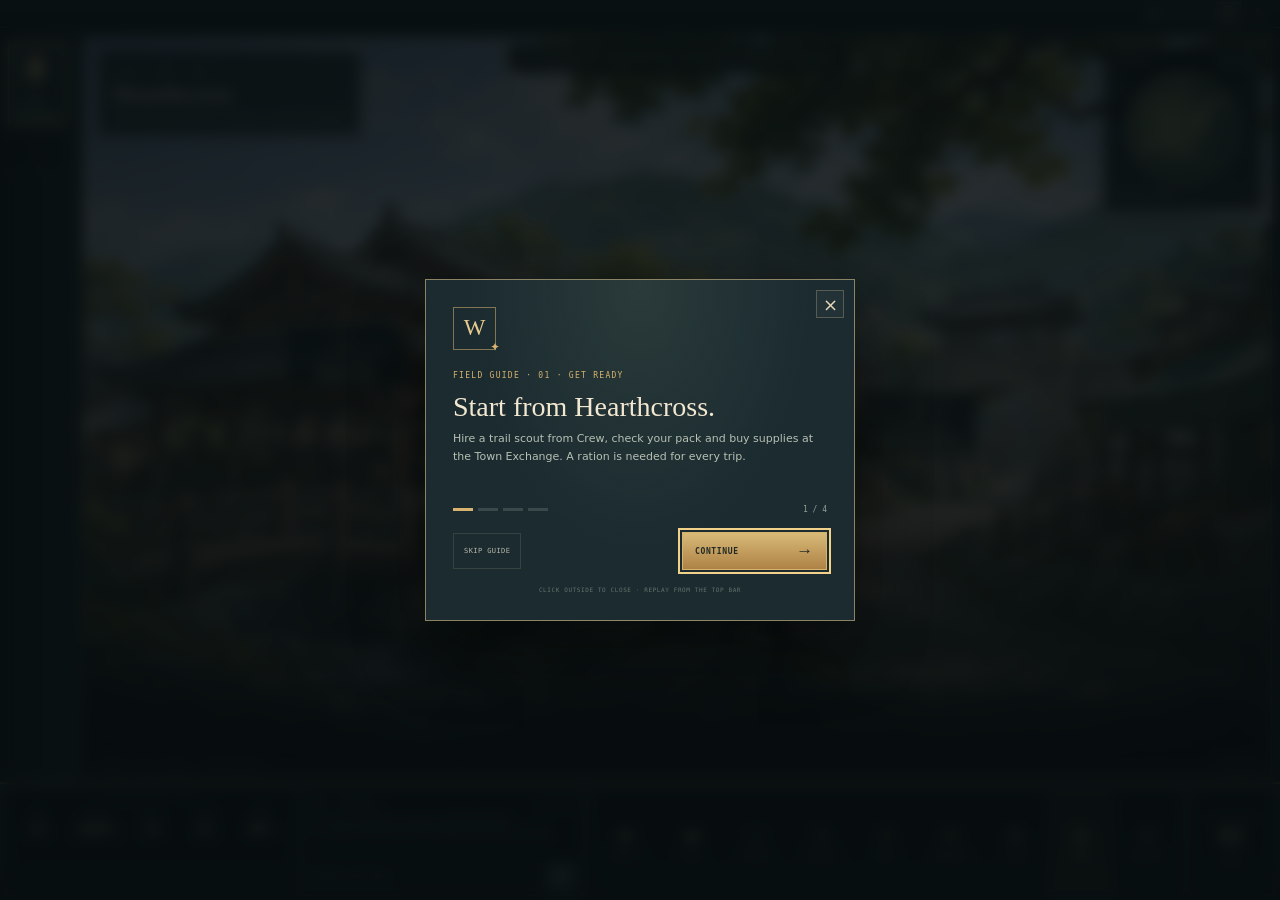
==== commit b1b7b0ef: "ui: compact scene-first client chrome" ====
--- a/game/index.html
+++ b/game/index.html
@@ -12,12 +12,8 @@
 </head>
 <body>
   <div class="game-shell">
-    <header class="topbar">
-      <a class="brand" href="./" aria-label="Wayfarer's Ledger home">
-        <img src="./assets/mark.svg" alt="" width="32" height="32">
-        <span><strong>WAYFARER'S LEDGER</strong><small>ORIGINAL BROWSER PROTOTYPE</small></span>
-      </a>
-      <div class="client-heading">
+    <header class="topbar" aria-label="Client controls">
+      <div class="client-heading sr-only" aria-live="polite">
         <small id="screen-eyebrow">FIELD · TOWN</small>
         <strong id="screen-title">Hearthcross</strong>
         <span class="screen-status" id="phase-label"><i class="status-pip"></i> FIELD</span>
--- a/game/styles.css
+++ b/game/styles.css
@@ -25,25 +25,19 @@
 button:focus-visible, input:focus-visible, a:focus-visible { outline: 2px solid #f2d18b; outline-offset: 2px; }
 .sr-only { position: absolute; width: 1px; height: 1px; overflow: hidden; clip: rect(0,0,0,0); white-space: nowrap; clip-path: inset(50%); }
 .game-shell { height: 100vh; min-height: 540px; background: radial-gradient(ellipse at 50% 35%, #293d40 0, #18272c 62%, #101a1e 100%); }
-.topbar { height: 52px; display: grid; grid-template-columns: minmax(230px, 1fr) minmax(260px, 1.2fr) minmax(240px, 1fr); align-items: center; gap: 12px; padding: 0 15px; border-bottom: 1px solid rgba(220,201,156,.34); background: linear-gradient(180deg, #1c2b30, #111d22); box-shadow: 0 2px 12px rgba(0,0,0,.35); position: relative; z-index: 10; }
-.brand { display: flex; align-items: center; gap: 9px; min-width: 0; color: var(--ink); text-decoration: none; }
-.brand img { flex: 0 0 auto; width: 30px; height: 30px; }
-.brand span { display: grid; gap: 2px; }
-.brand strong { font: 600 10px/1 var(--mono); letter-spacing: .15em; white-space: nowrap; }
-.brand small { color: var(--gold); font: 7px/1 var(--mono); letter-spacing: .12em; }
-.client-heading { display: flex; align-items: center; gap: 10px; min-width: 0; justify-content: center; }
-.client-heading > small { color: var(--gold); font: 8px var(--mono); letter-spacing: .13em; white-space: nowrap; }
-.client-heading > strong { overflow: hidden; max-width: 240px; text-overflow: ellipsis; font: 19px/1 var(--serif); font-weight: 400; white-space: nowrap; }
-.screen-status { display: inline-flex; align-items: center; gap: 6px; padding: 4px 7px; border: 1px solid var(--line); color: #c6c6b5; font: 7px var(--mono); letter-spacing: .09em; white-space: nowrap; }
+.topbar { height: 28px; display: flex; align-items: center; justify-content: flex-end; padding: 0 8px; border-bottom: 1px solid rgba(220,201,156,.24); background: linear-gradient(180deg, #1c2b30, #111d22); box-shadow: 0 2px 8px rgba(0,0,0,.28); position: relative; z-index: 10; }
+.client-heading { display: flex; align-items: center; gap: 10px; min-width: 0; }
+.screen-status { display: none; }
 .status-pip, .save-dot { display: inline-block; width: 6px; height: 6px; border-radius: 50%; background: var(--green); box-shadow: 0 0 7px rgba(131,171,130,.5); }
 .danger-pip { background: var(--red); box-shadow: 0 0 7px rgba(206,118,105,.65); }
-.topbar-tools { display: flex; align-items: center; justify-content: flex-end; gap: 9px; }
+.topbar-tools { display: flex; align-items: center; justify-content: flex-end; gap: 6px; }
 .save-state { display: inline-flex; align-items: center; gap: 6px; color: #a8b4a9; font: 7px var(--mono); letter-spacing: .1em; white-space: nowrap; }
 .save-warning { background: var(--gold); }
-.guide-replay { height: 28px; display: inline-flex; align-items: center; gap: 7px; padding: 0 9px; border: 1px solid var(--line); background: rgba(215,179,111,.06); color: #e8d5a5; font: 7px var(--mono); letter-spacing: .08em; }
+.guide-replay { width: 25px; height: 24px; display: inline-flex; align-items: center; justify-content: center; padding: 0; border: 1px solid var(--line); background: rgba(215,179,111,.06); color: #e8d5a5; font: 7px var(--mono); letter-spacing: .08em; }
+.guide-replay b { display: none; }
 .guide-replay span { width: 15px; height: 15px; display: grid; place-items: center; border: 1px solid currentColor; border-radius: 50%; font: 10px var(--serif); }
-.icon-button { width: 29px; height: 28px; border: 1px solid var(--line-soft); background: rgba(7,13,15,.4); color: #c7b683; font-size: 17px; }
-.game-layout { height: calc(100vh - 52px); min-height: 488px; display: grid; grid-template-columns: 74px minmax(0, 1fr); grid-template-rows: minmax(330px, 1fr) 184px; }
+.icon-button { width: 25px; height: 24px; border: 1px solid var(--line-soft); background: rgba(7,13,15,.4); color: #c7b683; font-size: 15px; }
+.game-layout { height: calc(100vh - 28px); min-height: 500px; display: grid; grid-template-columns: 74px minmax(0, 1fr); grid-template-rows: minmax(330px, 1fr) 118px; }
 .portrait-rail { grid-column: 1; grid-row: 1; display: flex; flex-direction: column; align-items: center; gap: 8px; overflow-y: auto; padding: 14px 7px 9px; border-right: 1px solid var(--line); background: linear-gradient(90deg, #121d21, #1c2a2e); z-index: 2; }
 .portrait-slot { width: 58px; min-height: 78px; display: grid; justify-items: center; align-content: start; gap: 2px; position: relative; padding: 4px 4px 5px; border: 1px solid rgba(220,201,156,.22); background: linear-gradient(145deg, rgba(49,65,65,.94), rgba(24,37,41,.96)); color: var(--ink); }
 .portrait-slot.selected { border-color: #d8b56f; box-shadow: 0 0 11px rgba(215,179,111,.26), inset 0 0 0 1px rgba(215,179,111,.17); }
@@ -58,7 +52,7 @@
 .client-stage { height: 100%; min-height: 0; position: relative; overflow: hidden; border: 1px solid rgba(222,205,163,.48); background: #263a3b; box-shadow: 0 5px 18px rgba(0,0,0,.25); }
 #world-content { position: absolute; inset: 0; }
 .world-scene { position: absolute; inset: 0; overflow: hidden; isolation: isolate; background-color: #596a5b; background-position: center 51%; background-size: cover; }
-.world-scene.town-scene { background-image: url("./assets/hearthcross.svg"); }
+.world-scene.town-scene { background-image: url("./assets/hearthcross-field.jpg"); }
 .world-scene.road-scene { background-image: url("./assets/mosswind-road.svg"); }
 .world-scene.quarry-scene { background-image: url("./assets/amber-quarry.svg"); }
 .scene-vignette { position: absolute; z-index: 0; inset: 0; pointer-events: none; background: linear-gradient(180deg, rgba(8,17,18,.26), transparent 30%, rgba(7,14,15,.08) 48%, rgba(9,16,18,.79) 100%), linear-gradient(90deg, rgba(8,16,17,.22), transparent 35%, transparent 75%, rgba(8,16,17,.22)); }
@@ -100,8 +94,8 @@
 .map-location span { color: var(--gold); }
 .notice { max-width: min(620px, 75%); max-height: 0; overflow: hidden; padding: 0 10px; position: absolute; z-index: 15; top: 7px; left: 50%; transform: translateX(-50%); border-left: 2px solid #b28c50; background: rgba(20,31,31,.94); color: #f0dfb6; font-size: 9px; box-shadow: 0 3px 10px rgba(0,0,0,.25); transition: max-height .16s ease, padding .16s ease; }
 .notice.show { max-height: 54px; padding: 7px 10px; }
-.lower-hud { grid-column: 1 / -1; grid-row: 2; min-height: 0; display: grid; grid-template-columns: minmax(250px, .83fr) minmax(230px, .8fr) minmax(470px, 1.7fr) 84px; gap: 7px; padding: 7px; border-top: 1px solid rgba(220,201,156,.48); background: linear-gradient(180deg, #273a3f, #132126); box-shadow: 0 -6px 18px rgba(0,0,0,.3); }
-.hud-overview, .chat-window, .client-menu, .hud-date { min-width: 0; border: 1px solid var(--line-soft); background: rgba(9,17,19,.54); }
+.lower-hud { grid-column: 1 / -1; grid-row: 2; min-height: 0; display: grid; grid-template-columns: minmax(250px, .83fr) minmax(230px, .8fr) minmax(470px, 1.7fr) 84px; gap: 6px; padding: 4px 6px; border-top: 2px solid rgba(181,145,83,.62); background: linear-gradient(180deg, #1d2c30, #111c20); box-shadow: 0 -6px 18px rgba(0,0,0,.38); }
+.hud-overview, .chat-window, .client-menu, .hud-date { min-width: 0; border: 1px solid rgba(220,201,156,.2); background: linear-gradient(180deg, rgba(8,15,17,.78), rgba(16,26,29,.88)); box-shadow: inset 0 1px rgba(238,218,169,.035); }
 .hud-overview { display: grid; grid-template-columns: repeat(5, minmax(0,1fr)); grid-template-rows: 12px auto; align-content: start; padding: 6px 5px; }
 .overview-heading { grid-column: 1 / -1; color: #74857d; font: 5px var(--mono); letter-spacing: .11em; text-align: center; }
 .overview-cell { display: grid; align-content: start; justify-items: center; gap: 5px; min-width: 0; padding: 2px 3px; border-right: 1px solid var(--line-soft); }
@@ -173,20 +167,20 @@
 .withdraw-command b { color: #d98c7f; }
 .battle-note { margin: 4px 0 0; color: #788a80; font-size: 6px; line-height: 1.25; text-align: center; }
 .window-scrim { position: absolute; z-index: 8; inset: 0; display: grid; place-items: center; padding: 25px 16px 22px; background: rgba(7,13,14,.4); }
-.client-window { width: min(700px, 88%); max-height: calc(100% - 12px); display: flex; flex-direction: column; border: 1px solid rgba(225,205,159,.68); background: linear-gradient(135deg, #304346, #1a292e 48%, #25363a); box-shadow: 0 9px 30px rgba(0,0,0,.62), inset 0 0 0 3px rgba(8,15,17,.55); }
+.client-window { width: min(700px, 88%); max-height: calc(100% - 12px); display: flex; flex-direction: column; position: relative; border: 2px solid rgba(181,145,83,.88); outline: 1px solid rgba(236,216,169,.22); outline-offset: 2px; background: linear-gradient(135deg, #253337, #121d21 52%, #202d30); box-shadow: 0 14px 34px rgba(0,0,0,.72), inset 0 0 0 2px rgba(5,11,13,.86); }
 .client-window.shop-window { width: min(790px, 93%); }
-.window-titlebar { min-height: 48px; display: flex; align-items: center; gap: 9px; padding: 6px 9px; border-bottom: 1px solid rgba(220,201,156,.34); background: linear-gradient(90deg, #35494a, #1b2a2e); }
+.window-titlebar { min-height: 40px; display: flex; align-items: center; gap: 8px; padding: 4px 8px; border-bottom: 2px solid rgba(181,145,83,.5); background: linear-gradient(90deg, #263639, #111d21 55%, #263639); box-shadow: inset 0 1px rgba(239,217,165,.08); }
 .window-mark { width: 28px; height: 28px; display: grid; place-items: center; border: 1px solid rgba(215,179,111,.56); border-radius: 50%; color: var(--gold); }
 .window-titlebar > div { min-width: 0; }
 .window-titlebar small { color: #a08e5b; font: 5px var(--mono); letter-spacing: .15em; }
-.window-titlebar h2 { margin: 1px 0 0; overflow: hidden; color: #eedfbe; font: 17px/1.1 var(--serif); font-weight: 400; text-overflow: ellipsis; }
+.window-titlebar h2 { margin: 1px 0 0; overflow: hidden; color: #eedfbe; font: 15px/1.1 var(--serif); font-weight: 400; text-overflow: ellipsis; }
 .window-close { width: 25px; height: 24px; margin-left: auto; border: 1px solid var(--line-soft); background: rgba(4,9,10,.35); color: #d2c7a7; font-size: 16px; line-height: 1; }
-.window-content { overflow: auto; padding: 11px; scrollbar-color: #56675f #172327; scrollbar-width: thin; }
+.window-content { overflow: auto; padding: 9px; background: linear-gradient(180deg, rgba(8,14,16,.18), rgba(10,17,19,.26)), repeating-linear-gradient(90deg, rgba(224,200,139,.014) 0 1px, transparent 1px 8px), #172327; scrollbar-color: #56675f #172327; scrollbar-width: thin; }
 .window-intro { padding: 0 2px 9px; }
 .window-intro small { color: var(--gold); font: 6px var(--mono); letter-spacing: .15em; }
 .window-intro h2 { margin: 3px 0; color: #f0e5ce; font: 22px/1.1 var(--serif); font-weight: 400; }
 .window-intro p { margin: 0; color: #aeb8aa; font-size: 9px; }
-.panel { border: 1px solid var(--line-soft); background: linear-gradient(145deg, rgba(43,61,64,.95), rgba(27,42,46,.96)); }
+.panel { border: 1px solid rgba(213,186,127,.22); background: linear-gradient(145deg, rgba(35,50,52,.98), rgba(18,30,33,.99)); box-shadow: inset 0 1px rgba(241,219,166,.035); }
 .panel-head { display: flex; justify-content: space-between; align-items: center; gap: 10px; }
 .panel-head small, .market-banner small, .roster-banner small, .pack-banner small, .journal-banner small, .preferences-banner small { color: var(--gold); font: 6px var(--mono); letter-spacing: .13em; }
 .panel-head h2 { margin: 3px 0 0; font: 18px var(--serif); font-weight: 400; }
@@ -378,25 +372,14 @@
 @media (max-width: 1000px) {
   .lower-hud { grid-template-columns: minmax(215px,.85fr) minmax(190px,.8fr) minmax(340px,1.4fr) 66px; }
   .client-menu-button small { font-size: 5px; }
-  .client-heading > strong { max-width: 150px; }
 }
-@media (max-width: 760px) {
+@media (max-width: 900px) {
   body { overflow: auto; }
   .game-shell { height: auto; min-height: 100vh; }
-  .topbar { height: 48px; grid-template-columns: minmax(135px,1fr) minmax(0,1fr) auto; padding: 0 8px; gap: 5px; }
-  .brand img { width: 26px; height: 26px; }
-  .brand strong { font-size: 8px; letter-spacing: .09em; }
-  .brand small { font-size: 5px; letter-spacing: .05em; }
-  .client-heading { display: grid; justify-content: start; gap: 1px; }
-  .client-heading > small { font-size: 5px; }
-  .client-heading > strong { max-width: 120px; font-size: 14px; }
-  .client-heading .screen-status { display: none; }
+  .topbar { height: 32px; padding: 0 6px; }
   .topbar-tools { gap: 4px; }
   .save-state { font-size: 5px; }
-  .guide-replay { height: 25px; padding: 0 5px; }
-  .guide-replay b { display: none; }
-  .icon-button { width: 25px; height: 25px; }
-  .game-layout { height: auto; min-height: calc(100vh - 48px); display: flex; flex-direction: column; }
+  .game-layout { height: auto; min-height: calc(100vh - 32px); display: flex; flex-direction: column; }
   .portrait-rail { order: 0; height: 65px; flex-direction: row; justify-content: flex-start; gap: 5px; overflow-x: auto; overflow-y: hidden; padding: 5px 7px; border-right: 0; border-bottom: 1px solid var(--line); }
   .portrait-slot { width: 126px; min-width: 126px; min-height: 48px; grid-template-columns: 36px 1fr; grid-template-rows: 16px 12px 5px; justify-items: start; align-content: center; column-gap: 4px; padding: 3px 5px; }
   .portrait-slot img { width: 35px; height: 38px; grid-row: 1 / 4; }
@@ -458,12 +441,6 @@
   .map-canvas { height: 140px; }
 }
 @media (max-width: 430px) {
-  .brand { gap: 4px; }
-  .brand img { width: 22px; height: 22px; }
-  .brand strong { font-size: 7px; }
-  .brand small { font-size: 4px; }
-  .client-heading > strong { max-width: 95px; font-size: 12px; }
-  .save-state { display: none; }
   .client-area { height: 64vh; min-height: 350px; }
   .client-stage { min-height: 340px; }
   .scene-location { max-width: 47%; }
@@ -491,8 +468,8 @@
   .market-banner, .roster-banner, .pack-banner, .journal-banner, .preferences-banner { padding: 8px; }
   .quest-stage { min-width: 80px; }
 }
-@media (max-height: 700px) and (min-width: 761px) {
-  .game-layout { grid-template-rows: minmax(300px,1fr) 158px; }
+@media (max-height: 700px) and (min-width: 901px) {
+  .game-layout { grid-template-rows: minmax(300px,1fr) 120px; }
   .lower-hud { grid-template-columns: minmax(220px,.85fr) minmax(195px,.8fr) minmax(440px,1.6fr) 76px; }
   .battle-command-deck { bottom: 10px; }
 }
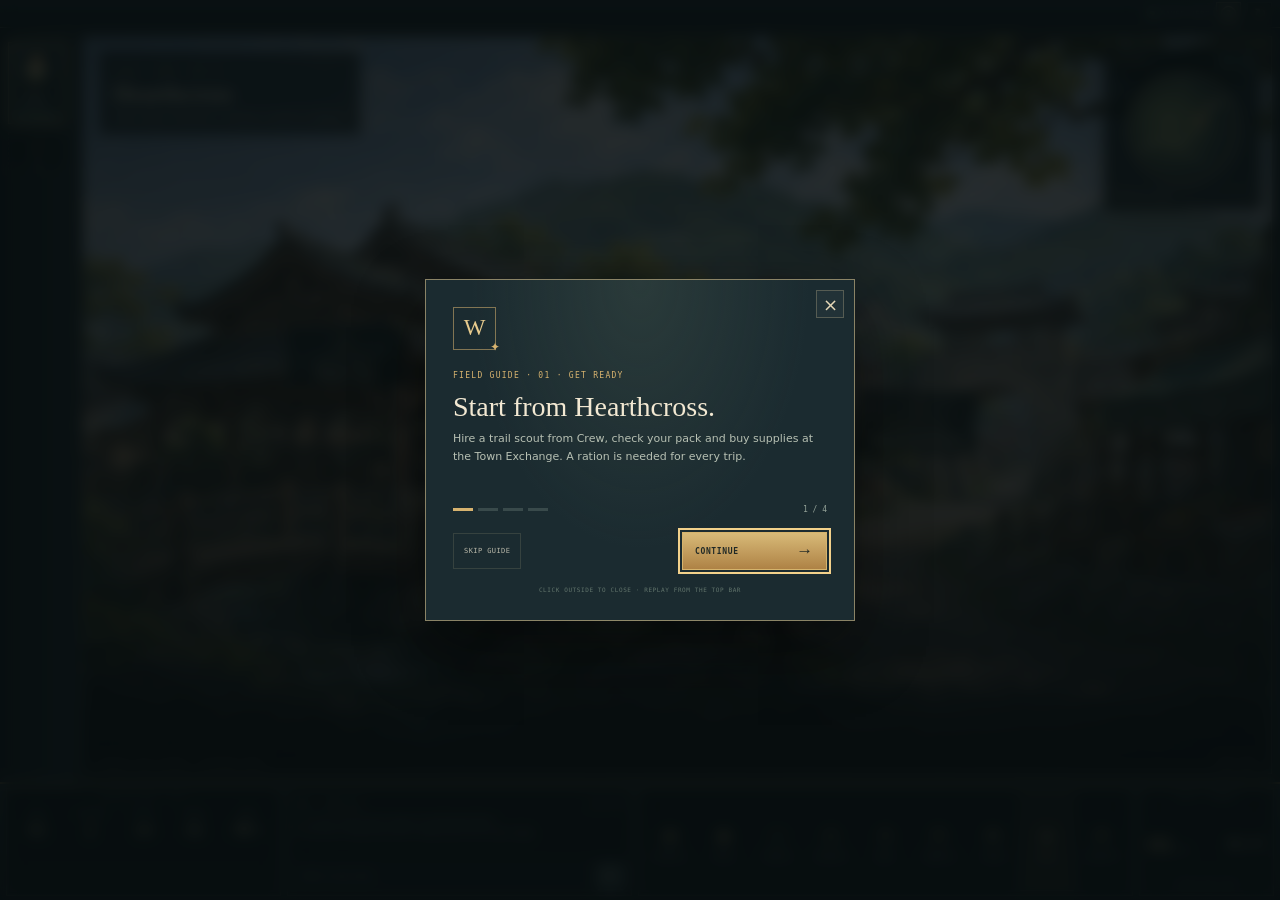
==== commit 4eb720fe: "ui: refine the compact campaign date and HUD" ====
--- a/game/index.html
+++ b/game/index.html
@@ -46,7 +46,14 @@
           </form>
         </section>
         <nav class="client-menu" id="client-menu" aria-label="Client menu"></nav>
-        <div class="hud-date"><small>FIELD CALENDAR</small><strong><span id="day-count">01</span></strong><span>DAY</span><i>LOCAL TIME</i></div>
+        <div class="hud-date" id="campaign-date" aria-label="Original campaign calendar and device-local time">
+          <small class="hud-date-heading" id="campaign-season">YEAR 01 · BUDBREAK</small>
+          <div class="hud-date-main">
+            <strong class="hud-date-day"><span id="day-count">01</span><i id="campaign-day-label">DAY</i></strong>
+            <time id="device-time" aria-label="Device local time">--:--</time>
+          </div>
+          <small class="hud-date-footer" id="clock-label">DEVICE LOCAL TIME</small>
+        </div>
       </section>
     </main>
     <div id="guide-layer"></div>
--- a/game/styles.css
+++ b/game/styles.css
@@ -53,8 +53,8 @@
 #world-content { position: absolute; inset: 0; }
 .world-scene { position: absolute; inset: 0; overflow: hidden; isolation: isolate; background-color: #596a5b; background-position: center 51%; background-size: cover; }
 .world-scene.town-scene { background-image: url("./assets/hearthcross-field.jpg"); }
-.world-scene.road-scene { background-image: url("./assets/mosswind-road.svg"); }
-.world-scene.quarry-scene { background-image: url("./assets/amber-quarry.svg"); }
+.world-scene.road-scene { background-image: url("./assets/mosswind-road.jpg"); }
+.world-scene.quarry-scene { background-image: url("./assets/amber-quarry.jpg"); }
 .scene-vignette { position: absolute; z-index: 0; inset: 0; pointer-events: none; background: linear-gradient(180deg, rgba(8,17,18,.26), transparent 30%, rgba(7,14,15,.08) 48%, rgba(9,16,18,.79) 100%), linear-gradient(90deg, rgba(8,16,17,.22), transparent 35%, transparent 75%, rgba(8,16,17,.22)); }
 .scene-location { position: absolute; z-index: 1; top: 14px; left: 17px; max-width: min(46%, 400px); padding: 8px 12px 9px; border: 1px solid rgba(241,225,188,.28); background: rgba(14,27,29,.72); box-shadow: 0 3px 12px rgba(0,0,0,.2); backdrop-filter: blur(4px); }
 .scene-location small { color: #e0c17f; font: 7px var(--mono); letter-spacing: .14em; }
@@ -94,8 +94,8 @@
 .map-location span { color: var(--gold); }
 .notice { max-width: min(620px, 75%); max-height: 0; overflow: hidden; padding: 0 10px; position: absolute; z-index: 15; top: 7px; left: 50%; transform: translateX(-50%); border-left: 2px solid #b28c50; background: rgba(20,31,31,.94); color: #f0dfb6; font-size: 9px; box-shadow: 0 3px 10px rgba(0,0,0,.25); transition: max-height .16s ease, padding .16s ease; }
 .notice.show { max-height: 54px; padding: 7px 10px; }
-.lower-hud { grid-column: 1 / -1; grid-row: 2; min-height: 0; display: grid; grid-template-columns: minmax(250px, .83fr) minmax(230px, .8fr) minmax(470px, 1.7fr) 84px; gap: 6px; padding: 4px 6px; border-top: 2px solid rgba(181,145,83,.62); background: linear-gradient(180deg, #1d2c30, #111c20); box-shadow: 0 -6px 18px rgba(0,0,0,.38); }
-.hud-overview, .chat-window, .client-menu, .hud-date { min-width: 0; border: 1px solid rgba(220,201,156,.2); background: linear-gradient(180deg, rgba(8,15,17,.78), rgba(16,26,29,.88)); box-shadow: inset 0 1px rgba(238,218,169,.035); }
+.lower-hud { grid-column: 1 / -1; grid-row: 2; min-height: 0; display: grid; grid-template-columns: minmax(250px,.86fr) minmax(300px,1.08fr) minmax(440px,1.55fr) 135px; gap: 6px; padding: 4px 6px; border-top: 2px solid rgba(181,145,83,.62); background: linear-gradient(180deg, #1d2c30, #111c20); box-shadow: 0 -6px 18px rgba(0,0,0,.38); }
+.hud-overview, .chat-window, .client-menu, .hud-date { min-width: 0; border: 1px solid rgba(220,201,156,.24); outline: 1px solid rgba(4,10,12,.78); outline-offset: -4px; background: linear-gradient(180deg, rgba(8,15,17,.78), rgba(16,26,29,.88)); box-shadow: inset 0 0 0 1px rgba(238,218,169,.055), inset 0 1px rgba(238,218,169,.035); }
 .hud-overview { display: grid; grid-template-columns: repeat(5, minmax(0,1fr)); grid-template-rows: 12px auto; align-content: start; padding: 6px 5px; }
 .overview-heading { grid-column: 1 / -1; color: #74857d; font: 5px var(--mono); letter-spacing: .11em; text-align: center; }
 .overview-cell { display: grid; align-content: start; justify-items: center; gap: 5px; min-width: 0; padding: 2px 3px; border-right: 1px solid var(--line-soft); }
@@ -121,11 +121,12 @@
 .client-menu-button:hover:not(:disabled), .client-menu-button[aria-pressed="true"] { border-color: rgba(220,201,156,.24); background: rgba(215,179,111,.08); color: #f0d89e; }
 .client-menu-button > span { width: 22px; height: 22px; display: grid; place-items: center; border: 1px solid rgba(220,201,156,.26); border-radius: 50%; color: #e0c47f; font: 13px var(--serif); }
 .client-menu-button small { overflow: hidden; max-width: 100%; color: inherit; font: 6px var(--mono); text-overflow: ellipsis; white-space: nowrap; }
-.hud-date { display: flex; flex-direction: column; align-items: center; justify-content: center; gap: 2px; color: #c4c5b3; }
-.hud-date small { color: #829188; font: 5px var(--mono); letter-spacing: .08em; text-align: center; }
-.hud-date strong { color: #f0d697; font: 26px/1 var(--serif); font-weight: 400; }
-.hud-date > span { font: 6px var(--mono); letter-spacing: .12em; }
-.hud-date i { margin-top: 3px; color: #72837b; font: 5px var(--mono); font-style: normal; }
+.hud-date { display: grid; grid-template-rows: 12px 1fr 9px; align-content: center; justify-items: stretch; gap: 2px; padding: 5px 9px; color: #c4c5b3; }
+.hud-date-heading, .hud-date-footer { color: #829188; font: 5px var(--mono); letter-spacing: .08em; text-align: center; white-space: nowrap; }
+.hud-date-main { min-width: 0; display: flex; align-items: center; justify-content: space-between; gap: 5px; }
+.hud-date-day { display: flex; align-items: baseline; gap: 4px; color: #f0d697; font: 24px/1 var(--serif); font-weight: 400; white-space: nowrap; }
+.hud-date-day i { color: #b7b39e; font: 6px var(--mono); font-style: normal; letter-spacing: .1em; }
+.hud-date time { color: #e2d5ad; font: 12px/1 var(--mono); white-space: nowrap; }
 .battlefield-view { position: absolute; z-index: 2; inset: 0; }
 .battle-scene-title { max-width: min(42%, 350px); display: grid; gap: 2px; position: absolute; top: 87px; left: 17px; padding: 8px 11px; border: 1px solid rgba(231,213,171,.34); background: rgba(16,28,29,.78); box-shadow: 0 2px 8px rgba(0,0,0,.3); }
 .battle-scene-title small { color: #e0c07d; font: 6px var(--mono); letter-spacing: .12em; }
@@ -166,15 +167,17 @@
 .withdraw-command { border-color: rgba(206,118,105,.3); }
 .withdraw-command b { color: #d98c7f; }
 .battle-note { margin: 4px 0 0; color: #788a80; font-size: 6px; line-height: 1.25; text-align: center; }
-.window-scrim { position: absolute; z-index: 8; inset: 0; display: grid; place-items: center; padding: 25px 16px 22px; background: rgba(7,13,14,.4); }
-.client-window { width: min(700px, 88%); max-height: calc(100% - 12px); display: flex; flex-direction: column; position: relative; border: 2px solid rgba(181,145,83,.88); outline: 1px solid rgba(236,216,169,.22); outline-offset: 2px; background: linear-gradient(135deg, #253337, #121d21 52%, #202d30); box-shadow: 0 14px 34px rgba(0,0,0,.72), inset 0 0 0 2px rgba(5,11,13,.86); }
+.client-window-layer { position: absolute; z-index: 8; inset: 0; overflow: hidden; pointer-events: none; }
+.client-window { width: min(700px, 88%); max-height: calc(100% - 24px); display: flex; flex-direction: column; position: absolute; top: 50%; left: var(--window-center-x, 50%); transform: translate(-50%, -50%); pointer-events: auto; border: 2px solid rgba(181,145,83,.88); outline: 1px solid rgba(236,216,169,.22); outline-offset: 2px; background: linear-gradient(135deg, #253337, #121d21 52%, #202d30); box-shadow: 0 14px 34px rgba(0,0,0,.72), 0 0 0 1px rgba(8,14,15,.92), 0 0 0 3px rgba(207,180,120,.32), inset 0 0 0 1px rgba(244,226,181,.24), inset 0 0 0 3px rgba(5,11,13,.9), inset 0 0 0 6px rgba(215,179,111,.1); }
+.client-window.window-behind { filter: brightness(.88); }
+.client-window::before { content: ""; position: absolute; z-index: 3; inset: -5px; border: 1px solid rgba(236,216,169,.3); pointer-events: none; background: radial-gradient(circle, #e2c578 0 1px, #28302d 1.5px 2.5px, transparent 3px) left 2px top 2px/8px 8px no-repeat, radial-gradient(circle, #e2c578 0 1px, #28302d 1.5px 2.5px, transparent 3px) right 2px top 2px/8px 8px no-repeat, radial-gradient(circle, #e2c578 0 1px, #28302d 1.5px 2.5px, transparent 3px) left 2px bottom 2px/8px 8px no-repeat, radial-gradient(circle, #e2c578 0 1px, #28302d 1.5px 2.5px, transparent 3px) right 2px bottom 2px/8px 8px no-repeat, linear-gradient(#ddbf7d,#ddbf7d) left top/18px 2px no-repeat, linear-gradient(#ddbf7d,#ddbf7d) left top/2px 18px no-repeat, linear-gradient(#ddbf7d,#ddbf7d) right top/18px 2px no-repeat, linear-gradient(#ddbf7d,#ddbf7d) right top/2px 18px no-repeat, linear-gradient(#ddbf7d,#ddbf7d) left bottom/18px 2px no-repeat, linear-gradient(#ddbf7d,#ddbf7d) left bottom/2px 18px no-repeat, linear-gradient(#ddbf7d,#ddbf7d) right bottom/18px 2px no-repeat, linear-gradient(#ddbf7d,#ddbf7d) right bottom/2px 18px no-repeat; }
+.client-window::after { content: ""; position: absolute; z-index: 3; inset: 4px; border: 1px solid rgba(237,214,159,.16); pointer-events: none; background: radial-gradient(circle, #e2c578 0 1px, #28302d 1.5px 2.5px, transparent 3px) 50% 0/8px 8px no-repeat, radial-gradient(circle, #e2c578 0 1px, #28302d 1.5px 2.5px, transparent 3px) 50% 100%/8px 8px no-repeat, radial-gradient(circle, #d3b975 0 1px, transparent 1.5px) 0 50%/5px 5px no-repeat, radial-gradient(circle, #d3b975 0 1px, transparent 1.5px) 100% 50%/5px 5px no-repeat, linear-gradient(90deg, transparent, rgba(221,191,125,.42), transparent) 50% 1px/42px 1px no-repeat, linear-gradient(90deg, transparent, rgba(221,191,125,.28), transparent) 50% 100%/42px 1px no-repeat; }
 .client-window.shop-window { width: min(790px, 93%); }
-.window-titlebar { min-height: 40px; display: flex; align-items: center; gap: 8px; padding: 4px 8px; border-bottom: 2px solid rgba(181,145,83,.5); background: linear-gradient(90deg, #263639, #111d21 55%, #263639); box-shadow: inset 0 1px rgba(239,217,165,.08); }
-.window-mark { width: 28px; height: 28px; display: grid; place-items: center; border: 1px solid rgba(215,179,111,.56); border-radius: 50%; color: var(--gold); }
-.window-titlebar > div { min-width: 0; }
-.window-titlebar small { color: #a08e5b; font: 5px var(--mono); letter-spacing: .15em; }
-.window-titlebar h2 { margin: 1px 0 0; overflow: hidden; color: #eedfbe; font: 15px/1.1 var(--serif); font-weight: 400; text-overflow: ellipsis; }
-.window-close { width: 25px; height: 24px; margin-left: auto; border: 1px solid var(--line-soft); background: rgba(4,9,10,.35); color: #d2c7a7; font-size: 16px; line-height: 1; }
+.client-window-layer.window-layer-two .client-window, .client-window-layer.window-layer-two .client-window.shop-window { width: min(54%, 610px); }
+.window-titlebar { min-height: 32px; display: flex; align-items: center; gap: 7px; padding: 3px 8px; border-top: 1px solid rgba(241,222,177,.22); border-bottom: 2px solid rgba(181,145,83,.58); background: repeating-linear-gradient(135deg, rgba(226,201,141,.04) 0 1px, transparent 1px 6px), linear-gradient(180deg, rgba(239,217,165,.06), transparent 45%), linear-gradient(90deg, #263639, #111d21 55%, #263639); box-shadow: inset 0 1px rgba(239,217,165,.12), inset 0 -1px rgba(4,9,10,.82); }
+.window-mark { width: 22px; height: 22px; flex: 0 0 auto; display: grid; place-items: center; border: 1px solid rgba(215,179,111,.56); border-radius: 50%; color: var(--gold); box-shadow: inset 0 0 0 2px rgba(215,179,111,.1); }
+.window-titlebar h2 { min-width: 0; margin: 0; overflow: hidden; color: #eedfbe; font: 14px/1.1 var(--serif); font-weight: 400; text-overflow: ellipsis; }
+.window-close { width: 23px; height: 22px; flex: 0 0 auto; margin-left: auto; border: 1px solid var(--line-soft); background: rgba(4,9,10,.35); color: #d2c7a7; font-size: 15px; line-height: 1; }
 .window-content { overflow: auto; padding: 9px; background: linear-gradient(180deg, rgba(8,14,16,.18), rgba(10,17,19,.26)), repeating-linear-gradient(90deg, rgba(224,200,139,.014) 0 1px, transparent 1px 8px), #172327; scrollbar-color: #56675f #172327; scrollbar-width: thin; }
 .window-intro { padding: 0 2px 9px; }
 .window-intro small { color: var(--gold); font: 6px var(--mono); letter-spacing: .15em; }
@@ -370,7 +373,11 @@
 .guide-next span { font: 17px var(--serif); }
 .guide-note { margin-top: 16px; color: #62756c; font: 6px var(--mono); letter-spacing: .1em; text-align: center; }
 @media (max-width: 1000px) {
-  .lower-hud { grid-template-columns: minmax(215px,.85fr) minmax(190px,.8fr) minmax(340px,1.4fr) 66px; }
+  .lower-hud { grid-template-columns: minmax(200px,.82fr) minmax(220px,.9fr) minmax(360px,1.5fr) 94px; }
+  .hud-date { padding: 4px 5px; }
+  .hud-date-heading, .hud-date-footer { font-size: 4px; letter-spacing: .04em; }
+  .hud-date-day { font-size: 21px; }
+  .hud-date time { font-size: 10px; }
   .client-menu-button small { font-size: 5px; }
 }
 @media (max-width: 900px) {
@@ -418,7 +425,7 @@
   .battle-note { display: none; }
   .move-destinations { top: 38%; left: 4%; flex-wrap: wrap; }
   .move-destinations > span { width: 100%; }
-  .lower-hud { order: 2; min-height: 300px; display: grid; grid-template-columns: minmax(0,1fr) 58px; grid-template-rows: auto 90px auto; gap: 5px; padding: 6px; }
+  .lower-hud { order: 2; min-height: 300px; display: grid; grid-template-columns: minmax(0,1fr) 92px; grid-template-rows: auto 90px auto; gap: 5px; padding: 6px; }
   .hud-overview { grid-column: 1; grid-row: 1; min-height: 58px; grid-template-rows: 10px auto; }
   .overview-cell small { font-size: 5px; }
   .overview-cell strong { font-size: 15px; }
@@ -426,10 +433,14 @@
   .client-menu { grid-column: 1 / -1; grid-row: 3; min-height: 78px; grid-template-columns: repeat(9,1fr); }
   .client-menu-button > span { width: 19px; height: 19px; font-size: 11px; }
   .client-menu-button small { font-size: 5px; }
-  .hud-date { grid-column: 2; grid-row: 1 / 3; }
-  .hud-date strong { font-size: 22px; }
-  .window-scrim { padding: 8px; }
-  .client-window, .client-window.shop-window { width: 100%; max-height: 100%; }
+  .hud-date { grid-column: 2; grid-row: 1 / 3; padding: 4px; }
+  .hud-date-heading, .hud-date-footer { font-size: 4px; letter-spacing: .02em; }
+  .hud-date-day { font-size: 19px; }
+  .hud-date time { font-size: 9px; }
+  .client-window-layer { overflow: auto; }
+  .client-window:not(.window-active) { display: none; }
+  .client-window, .client-window.shop-window { width: calc(100% - 12px); max-height: calc(100% - 12px); }
+  .client-window-layer.window-layer-two .client-window, .client-window-layer.window-layer-two .client-window.shop-window { left: 50%; width: calc(100% - 12px); }
   .window-content { padding: 7px; }
   .market-header, .market-row { grid-template-columns: minmax(100px,1fr) 33px 33px 28px 74px; gap: 3px; }
   .market-header { font-size: 4px; }
@@ -470,6 +481,7 @@
 }
 @media (max-height: 700px) and (min-width: 901px) {
   .game-layout { grid-template-rows: minmax(300px,1fr) 120px; }
-  .lower-hud { grid-template-columns: minmax(220px,.85fr) minmax(195px,.8fr) minmax(440px,1.6fr) 76px; }
+  .lower-hud { grid-template-columns: minmax(205px,.85fr) minmax(195px,.8fr) minmax(365px,1.5fr) 96px; }
+  .hud-date { padding: 4px 5px; }
   .battle-command-deck { bottom: 10px; }
 }
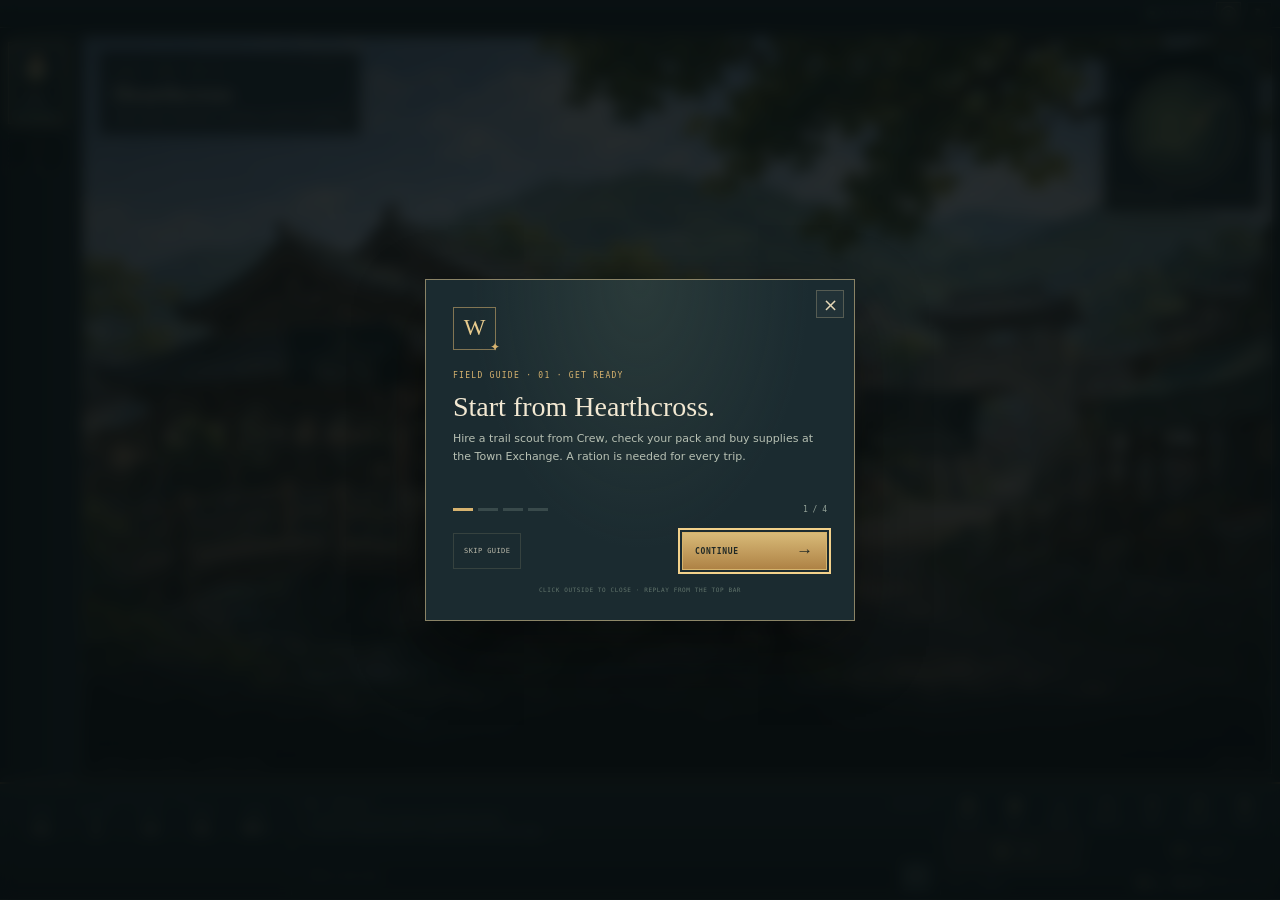
==== commit c32d9bf1: "ui: align client windows and lower HUD with reference" ====
--- a/game/index.html
+++ b/game/index.html
@@ -45,14 +45,16 @@
             <button type="submit" aria-label="Add local note">↵</button>
           </form>
         </section>
-        <nav class="client-menu" id="client-menu" aria-label="Client menu"></nav>
-        <div class="hud-date" id="campaign-date" aria-label="Original campaign calendar and device-local time">
-          <small class="hud-date-heading" id="campaign-season">YEAR 01 · BUDBREAK</small>
-          <div class="hud-date-main">
-            <strong class="hud-date-day"><span id="day-count">01</span><i id="campaign-day-label">DAY</i></strong>
-            <time id="device-time" aria-label="Device local time">--:--</time>
+        <div class="client-controls" role="group" aria-label="Client menu and campaign date">
+          <nav class="client-menu" id="client-menu" aria-label="Client menu"></nav>
+          <div class="hud-date" id="campaign-date" aria-label="Original campaign calendar and device-local time">
+            <small class="hud-date-heading" id="campaign-season">YEAR 01 · BUDBREAK</small>
+            <div class="hud-date-main">
+              <strong class="hud-date-day"><span id="day-count">01</span><i id="campaign-day-label">DAY</i></strong>
+              <time id="device-time" aria-label="Device local time">--:--</time>
+            </div>
+            <small class="hud-date-footer" id="clock-label">DEVICE LOCAL TIME</small>
           </div>
-          <small class="hud-date-footer" id="clock-label">DEVICE LOCAL TIME</small>
         </div>
       </section>
     </main>
--- a/game/styles.css
+++ b/game/styles.css
@@ -94,9 +94,11 @@
 .map-location span { color: var(--gold); }
 .notice { max-width: min(620px, 75%); max-height: 0; overflow: hidden; padding: 0 10px; position: absolute; z-index: 15; top: 7px; left: 50%; transform: translateX(-50%); border-left: 2px solid #b28c50; background: rgba(20,31,31,.94); color: #f0dfb6; font-size: 9px; box-shadow: 0 3px 10px rgba(0,0,0,.25); transition: max-height .16s ease, padding .16s ease; }
 .notice.show { max-height: 54px; padding: 7px 10px; }
-.lower-hud { grid-column: 1 / -1; grid-row: 2; min-height: 0; display: grid; grid-template-columns: minmax(250px,.86fr) minmax(300px,1.08fr) minmax(440px,1.55fr) 135px; gap: 6px; padding: 4px 6px; border-top: 2px solid rgba(181,145,83,.62); background: linear-gradient(180deg, #1d2c30, #111c20); box-shadow: 0 -6px 18px rgba(0,0,0,.38); }
-.hud-overview, .chat-window, .client-menu, .hud-date { min-width: 0; border: 1px solid rgba(220,201,156,.24); outline: 1px solid rgba(4,10,12,.78); outline-offset: -4px; background: linear-gradient(180deg, rgba(8,15,17,.78), rgba(16,26,29,.88)); box-shadow: inset 0 0 0 1px rgba(238,218,169,.055), inset 0 1px rgba(238,218,169,.035); }
-.hud-overview { display: grid; grid-template-columns: repeat(5, minmax(0,1fr)); grid-template-rows: 12px auto; align-content: start; padding: 6px 5px; }
+.lower-hud { grid-column: 1 / -1; grid-row: 2; min-height: 0; display: grid; grid-template-columns: minmax(260px,.9fr) minmax(500px,2.05fr) minmax(320px,1.05fr); gap: 0; padding: 4px 8px; border-top: 2px solid rgba(181,145,83,.62); border-bottom: 1px solid rgba(220,201,156,.12); background: linear-gradient(180deg, #1d2c30, #111c20); box-shadow: 0 -6px 18px rgba(0,0,0,.38), inset 0 1px rgba(238,218,169,.035); }
+.hud-overview, .chat-window, .client-controls, .client-menu, .hud-date { min-width: 0; border: 0; outline: 0; background: transparent; box-shadow: none; }
+.hud-overview { border-right: 1px solid rgba(220,201,156,.2); }
+.client-controls { display: grid; grid-template-rows: minmax(0,1fr) 24px; border-left: 1px solid rgba(220,201,156,.2); }
+.hud-overview { display: grid; grid-template-columns: repeat(5, minmax(0,1fr)); grid-template-rows: 12px auto; align-content: start; padding: 6px 8px; }
 .overview-heading { grid-column: 1 / -1; color: #74857d; font: 5px var(--mono); letter-spacing: .11em; text-align: center; }
 .overview-cell { display: grid; align-content: start; justify-items: center; gap: 5px; min-width: 0; padding: 2px 3px; border-right: 1px solid var(--line-soft); }
 .overview-cell:last-child { border: 0; }
@@ -104,7 +106,7 @@
 .overview-cell strong { color: #ead7a5; font: 17px/1 var(--serif); font-weight: 400; white-space: nowrap; }
 .overview-cell.money-cell strong { font: 14px/1.2 var(--mono); }
 .overview-cell i { color: #9eac9a; font-size: 8px; font-style: normal; }
-.chat-window { display: grid; grid-template-rows: 19px minmax(44px,1fr) 27px; padding: 5px 7px; }
+.chat-window { display: grid; grid-template-rows: 19px minmax(44px,1fr) 27px; padding: 5px 10px; }
 .chat-heading { display: flex; justify-content: space-between; align-items: center; border-bottom: 1px solid var(--line-soft); }
 .chat-heading strong { color: #d7c48f; font: 6px var(--mono); letter-spacing: .1em; }
 .chat-heading small { color: #788a80; font: 6px var(--mono); }
@@ -116,17 +118,21 @@
 .chat-entry input { width: 100%; min-width: 0; padding: 4px 6px; border: 1px solid rgba(220,201,156,.18); background: #101b1f; color: #e9dfc9; font-size: 8px; }
 .chat-entry input::placeholder { color: #71817b; }
 .chat-entry button { width: 27px; flex: 0 0 auto; border: 1px solid rgba(220,201,156,.3); background: #304347; color: var(--gold); }
-.client-menu { display: grid; grid-template-columns: repeat(9, minmax(0,1fr)); align-items: stretch; padding: 4px; }
-.client-menu-button { min-width: 0; display: flex; flex-direction: column; align-items: center; justify-content: center; gap: 5px; padding: 3px 1px; border: 1px solid transparent; background: transparent; color: #bdc2b2; }
+.client-menu { display: grid; grid-template-columns: repeat(7, minmax(0,1fr)); grid-template-rows: 1fr 1fr; align-items: stretch; gap: 2px 4px; padding: 2px 6px 0; }
+.client-menu-button { min-width: 0; display: flex; flex-direction: column; align-items: center; justify-content: center; gap: 2px; padding: 2px 1px; border: 1px solid transparent; background: transparent; color: #bdc2b2; }
+.client-menu-button.state-toggle { flex-direction: row; gap: 6px; }
+.client-menu-button.state-toggle:nth-child(8) { grid-column: 1 / span 3; grid-row: 2; }
+.client-menu-button.state-toggle:nth-child(9) { grid-column: 5 / span 3; grid-row: 2; }
 .client-menu-button:hover:not(:disabled), .client-menu-button[aria-pressed="true"] { border-color: rgba(220,201,156,.24); background: rgba(215,179,111,.08); color: #f0d89e; }
-.client-menu-button > span { width: 22px; height: 22px; display: grid; place-items: center; border: 1px solid rgba(220,201,156,.26); border-radius: 50%; color: #e0c47f; font: 13px var(--serif); }
+.client-menu-button > span { width: 20px; height: 20px; flex: 0 0 auto; display: grid; place-items: center; border: 1px solid rgba(220,201,156,.26); border-radius: 50%; color: #e0c47f; font: 13px var(--serif); }
 .client-menu-button small { overflow: hidden; max-width: 100%; color: inherit; font: 6px var(--mono); text-overflow: ellipsis; white-space: nowrap; }
-.hud-date { display: grid; grid-template-rows: 12px 1fr 9px; align-content: center; justify-items: stretch; gap: 2px; padding: 5px 9px; color: #c4c5b3; }
-.hud-date-heading, .hud-date-footer { color: #829188; font: 5px var(--mono); letter-spacing: .08em; text-align: center; white-space: nowrap; }
-.hud-date-main { min-width: 0; display: flex; align-items: center; justify-content: space-between; gap: 5px; }
-.hud-date-day { display: flex; align-items: baseline; gap: 4px; color: #f0d697; font: 24px/1 var(--serif); font-weight: 400; white-space: nowrap; }
+.hud-date { display: grid; grid-template-columns: minmax(0,1fr) auto auto auto; align-items: center; gap: 7px; padding: 1px 6px; border-top: 1px solid rgba(220,201,156,.18); color: #c4c5b3; }
+.hud-date-heading, .hud-date-footer { color: #829188; font: 5px var(--mono); letter-spacing: .04em; white-space: nowrap; }
+.hud-date-heading { text-align: left; }
+.hud-date-main { min-width: 0; display: contents; }
+.hud-date-day { display: flex; align-items: baseline; gap: 3px; color: #f0d697; font: 15px/1 var(--serif); font-weight: 400; white-space: nowrap; }
 .hud-date-day i { color: #b7b39e; font: 6px var(--mono); font-style: normal; letter-spacing: .1em; }
-.hud-date time { color: #e2d5ad; font: 12px/1 var(--mono); white-space: nowrap; }
+.hud-date time { color: #e2d5ad; font: 10px/1 var(--mono); white-space: nowrap; }
 .battlefield-view { position: absolute; z-index: 2; inset: 0; }
 .battle-scene-title { max-width: min(42%, 350px); display: grid; gap: 2px; position: absolute; top: 87px; left: 17px; padding: 8px 11px; border: 1px solid rgba(231,213,171,.34); background: rgba(16,28,29,.78); box-shadow: 0 2px 8px rgba(0,0,0,.3); }
 .battle-scene-title small { color: #e0c07d; font: 6px var(--mono); letter-spacing: .12em; }
@@ -173,7 +179,7 @@
 .client-window::before { content: ""; position: absolute; z-index: 3; inset: -5px; border: 1px solid rgba(236,216,169,.3); pointer-events: none; background: radial-gradient(circle, #e2c578 0 1px, #28302d 1.5px 2.5px, transparent 3px) left 2px top 2px/8px 8px no-repeat, radial-gradient(circle, #e2c578 0 1px, #28302d 1.5px 2.5px, transparent 3px) right 2px top 2px/8px 8px no-repeat, radial-gradient(circle, #e2c578 0 1px, #28302d 1.5px 2.5px, transparent 3px) left 2px bottom 2px/8px 8px no-repeat, radial-gradient(circle, #e2c578 0 1px, #28302d 1.5px 2.5px, transparent 3px) right 2px bottom 2px/8px 8px no-repeat, linear-gradient(#ddbf7d,#ddbf7d) left top/18px 2px no-repeat, linear-gradient(#ddbf7d,#ddbf7d) left top/2px 18px no-repeat, linear-gradient(#ddbf7d,#ddbf7d) right top/18px 2px no-repeat, linear-gradient(#ddbf7d,#ddbf7d) right top/2px 18px no-repeat, linear-gradient(#ddbf7d,#ddbf7d) left bottom/18px 2px no-repeat, linear-gradient(#ddbf7d,#ddbf7d) left bottom/2px 18px no-repeat, linear-gradient(#ddbf7d,#ddbf7d) right bottom/18px 2px no-repeat, linear-gradient(#ddbf7d,#ddbf7d) right bottom/2px 18px no-repeat; }
 .client-window::after { content: ""; position: absolute; z-index: 3; inset: 4px; border: 1px solid rgba(237,214,159,.16); pointer-events: none; background: radial-gradient(circle, #e2c578 0 1px, #28302d 1.5px 2.5px, transparent 3px) 50% 0/8px 8px no-repeat, radial-gradient(circle, #e2c578 0 1px, #28302d 1.5px 2.5px, transparent 3px) 50% 100%/8px 8px no-repeat, radial-gradient(circle, #d3b975 0 1px, transparent 1.5px) 0 50%/5px 5px no-repeat, radial-gradient(circle, #d3b975 0 1px, transparent 1.5px) 100% 50%/5px 5px no-repeat, linear-gradient(90deg, transparent, rgba(221,191,125,.42), transparent) 50% 1px/42px 1px no-repeat, linear-gradient(90deg, transparent, rgba(221,191,125,.28), transparent) 50% 100%/42px 1px no-repeat; }
 .client-window.shop-window { width: min(790px, 93%); }
-.client-window-layer.window-layer-two .client-window, .client-window-layer.window-layer-two .client-window.shop-window { width: min(54%, 610px); }
+.client-window-layer.window-layer-two .client-window, .client-window-layer.window-layer-two .client-window.shop-window { width: min(34%, 520px); }
 .window-titlebar { min-height: 32px; display: flex; align-items: center; gap: 7px; padding: 3px 8px; border-top: 1px solid rgba(241,222,177,.22); border-bottom: 2px solid rgba(181,145,83,.58); background: repeating-linear-gradient(135deg, rgba(226,201,141,.04) 0 1px, transparent 1px 6px), linear-gradient(180deg, rgba(239,217,165,.06), transparent 45%), linear-gradient(90deg, #263639, #111d21 55%, #263639); box-shadow: inset 0 1px rgba(239,217,165,.12), inset 0 -1px rgba(4,9,10,.82); }
 .window-mark { width: 22px; height: 22px; flex: 0 0 auto; display: grid; place-items: center; border: 1px solid rgba(215,179,111,.56); border-radius: 50%; color: var(--gold); box-shadow: inset 0 0 0 2px rgba(215,179,111,.1); }
 .window-titlebar h2 { min-width: 0; margin: 0; overflow: hidden; color: #eedfbe; font: 14px/1.1 var(--serif); font-weight: 400; text-overflow: ellipsis; }
@@ -373,11 +379,12 @@
 .guide-next span { font: 17px var(--serif); }
 .guide-note { margin-top: 16px; color: #62756c; font: 6px var(--mono); letter-spacing: .1em; text-align: center; }
 @media (max-width: 1000px) {
-  .lower-hud { grid-template-columns: minmax(200px,.82fr) minmax(220px,.9fr) minmax(360px,1.5fr) 94px; }
-  .hud-date { padding: 4px 5px; }
-  .hud-date-heading, .hud-date-footer { font-size: 4px; letter-spacing: .04em; }
-  .hud-date-day { font-size: 21px; }
-  .hud-date time { font-size: 10px; }
+  .lower-hud { grid-template-columns: minmax(180px,.9fr) minmax(330px,2.05fr) minmax(280px,1.05fr); }
+  .client-controls { grid-template-rows: minmax(0,1fr) 22px; }
+  .hud-date { gap: 5px; padding: 1px 4px; }
+  .hud-date-heading, .hud-date-footer { font-size: 4px; letter-spacing: .02em; }
+  .hud-date-day { font-size: 14px; }
+  .hud-date time { font-size: 9px; }
   .client-menu-button small { font-size: 5px; }
 }
 @media (max-width: 900px) {
@@ -425,17 +432,20 @@
   .battle-note { display: none; }
   .move-destinations { top: 38%; left: 4%; flex-wrap: wrap; }
   .move-destinations > span { width: 100%; }
-  .lower-hud { order: 2; min-height: 300px; display: grid; grid-template-columns: minmax(0,1fr) 92px; grid-template-rows: auto 90px auto; gap: 5px; padding: 6px; }
+  .lower-hud { order: 2; min-height: 300px; display: grid; grid-template-columns: minmax(0,1fr); grid-template-rows: auto 90px 106px; gap: 5px; padding: 6px; }
   .hud-overview { grid-column: 1; grid-row: 1; min-height: 58px; grid-template-rows: 10px auto; }
   .overview-cell small { font-size: 5px; }
   .overview-cell strong { font-size: 15px; }
   .chat-window { grid-column: 1; grid-row: 2; min-height: 85px; }
-  .client-menu { grid-column: 1 / -1; grid-row: 3; min-height: 78px; grid-template-columns: repeat(9,1fr); }
+  .client-controls { grid-column: 1; grid-row: 3; min-height: 106px; grid-template-rows: minmax(0,1fr) 22px; border-left: 0; border-top: 1px solid rgba(220,201,156,.2); }
+  .client-menu { min-height: 78px; grid-template-columns: repeat(9,1fr); grid-template-rows: 1fr; }
+  .client-menu-button.state-toggle { flex-direction: column; gap: 1px; }
+  .client-menu-button.state-toggle:nth-child(8), .client-menu-button.state-toggle:nth-child(9) { grid-column: auto; grid-row: auto; }
   .client-menu-button > span { width: 19px; height: 19px; font-size: 11px; }
   .client-menu-button small { font-size: 5px; }
-  .hud-date { grid-column: 2; grid-row: 1 / 3; padding: 4px; }
+  .hud-date { padding: 1px 4px; gap: 4px; }
   .hud-date-heading, .hud-date-footer { font-size: 4px; letter-spacing: .02em; }
-  .hud-date-day { font-size: 19px; }
+  .hud-date-day { font-size: 14px; }
   .hud-date time { font-size: 9px; }
   .client-window-layer { overflow: auto; }
   .client-window:not(.window-active) { display: none; }
@@ -481,7 +491,7 @@
 }
 @media (max-height: 700px) and (min-width: 901px) {
   .game-layout { grid-template-rows: minmax(300px,1fr) 120px; }
-  .lower-hud { grid-template-columns: minmax(205px,.85fr) minmax(195px,.8fr) minmax(365px,1.5fr) 96px; }
-  .hud-date { padding: 4px 5px; }
+  .lower-hud { grid-template-columns: minmax(180px,.9fr) minmax(310px,2.05fr) minmax(270px,1.05fr); }
+  .hud-date { padding: 1px 4px; }
   .battle-command-deck { bottom: 10px; }
 }
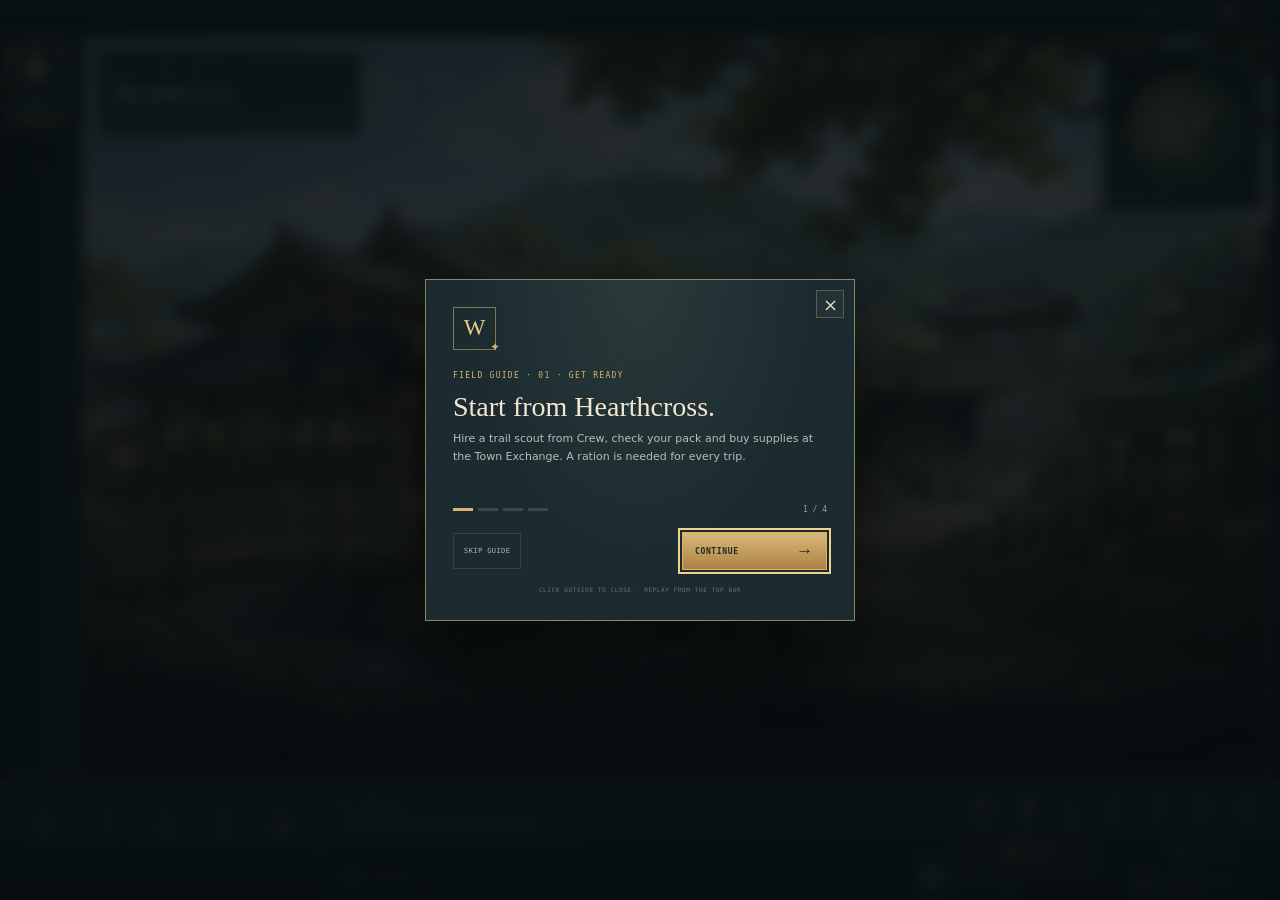
==== commit 188d0c2b: "feat: expand the local route map" ====
--- a/game/index.html
+++ b/game/index.html
@@ -58,6 +58,7 @@
         </div>
       </section>
     </main>
+    <div id="map-overlay-root"></div>
     <div id="guide-layer"></div>
   </div>
   <script type="module" src="./app.mjs"></script>
--- a/game/styles.css
+++ b/game/styles.css
@@ -74,7 +74,8 @@
 .mini-map { width: 158px; padding: 5px; position: absolute; z-index: 4; top: 9px; right: 9px; border: 1px solid rgba(235,216,171,.56); background: rgba(15,27,29,.84); box-shadow: 0 3px 14px rgba(0,0,0,.34); }
 .map-title { display: flex; align-items: center; gap: 4px; height: 18px; color: #d8c28e; font: 6px var(--mono); letter-spacing: .11em; }
 .map-title span { margin-right: auto; }
-.map-title button { width: 17px; height: 16px; padding: 0; border: 1px solid var(--line-soft); background: #26373a; color: #f0d18a; line-height: 1; }
+.map-title button { width: 17px; height: 16px; flex: 0 0 auto; padding: 0; border: 1px solid var(--line-soft); background: #26373a; color: #f0d18a; line-height: 1; }
+.map-title button[data-action="map-maximize"] { font-size: 10px; }
 .map-disc { width: 112px; height: 112px; overflow: hidden; position: relative; margin: 2px auto 4px; border: 2px solid rgba(205,188,141,.74); border-radius: 50%; background: radial-gradient(circle at 38% 45%, #86906a 0 9%, #677756 10% 31%, #4d5e4c 32% 50%, #344845 51% 100%); box-shadow: inset 0 0 10px rgba(0,0,0,.7); }
 .map-disc:before, .map-disc:after { content: ""; position: absolute; border: 1px solid rgba(226,214,178,.13); border-radius: 50%; }
 .map-disc:before { inset: 12px; }
@@ -92,9 +93,33 @@
 .map-north { position: absolute; top: 6px; left: 52px; color: #f2dfb7; font: 6px var(--mono); }
 .map-location { width: 100%; display: flex; justify-content: space-between; padding: 4px 6px 3px; border: 0; border-top: 1px solid var(--line-soft); background: none; color: #c6c8b5; font: 7px var(--mono); text-align: left; }
 .map-location span { color: var(--gold); }
+.map-maximized-backdrop { position: fixed; z-index: 40; inset: 0; display: grid; place-items: center; padding: 18px; background: rgba(5,11,13,.88); backdrop-filter: blur(6px); }
+.map-maximized-dialog { width: min(1120px, calc(100vw - 36px)); height: min(860px, calc(100vh - 36px)); min-height: 360px; display: grid; grid-template-rows: auto minmax(0,1fr) auto; overflow: hidden; border: 1px solid rgba(231,209,159,.74); outline: 4px solid rgba(163,130,75,.24); background: radial-gradient(ellipse at 50% 0, rgba(91,114,91,.22), transparent 44%), linear-gradient(145deg, #25373a, #172428 48%, #111c20); box-shadow: 0 24px 80px rgba(0,0,0,.64), inset 0 0 0 3px rgba(6,13,15,.5); }
+.map-maximized-header { min-width: 0; display: flex; align-items: flex-start; gap: 18px; padding: 17px 20px 13px; border-bottom: 1px solid var(--line); background: linear-gradient(90deg, rgba(225,200,143,.06), transparent 60%); }
+.map-maximized-header > div { min-width: 0; }
+.map-maximized-header small { color: var(--gold); font: 7px var(--mono); letter-spacing: .14em; }
+.map-maximized-header h2 { margin: 2px 0 4px; color: #f0e4c6; font: 27px/1.1 var(--serif); font-weight: 400; }
+.map-maximized-header p { margin: 0; color: #aab6a9; font-size: 10px; }
+.map-maximized-close { width: 30px; height: 28px; margin-left: auto; }
+.map-maximized-content { min-height: 0; overflow: auto; padding: 12px 16px; scrollbar-color: #56675f #172327; scrollbar-width: thin; }
+.map-maximized-content .travel-map { height: 100%; min-height: 300px; display: grid; grid-template-rows: auto minmax(260px,1fr); margin: 0; border-color: rgba(219,198,146,.3); background: radial-gradient(ellipse at 48% 43%, rgba(112,137,102,.38), transparent 55%), linear-gradient(145deg, rgba(29,56,54,.94), rgba(25,43,43,.98)); }
+.map-maximized-content .travel-map-head { gap: 10px; padding: 10px 13px; }
+.map-maximized-content .travel-map-head small { font-size: 8px; }
+.map-maximized-content .travel-map-head strong { font-size: 19px; }
+.map-maximized-content .travel-map-head span { font-size: 9px; }
+.map-maximized-content .map-canvas { height: auto; min-height: 260px; background: linear-gradient(138deg, transparent 45%, rgba(199,181,128,.12) 46% 47%, transparent 48%), linear-gradient(28deg, transparent 53%, rgba(121,151,119,.22) 54% 66%, transparent 67%); }
+.map-maximized-content .map-node { width: clamp(132px, 18vw, 205px); min-width: 0; gap: 9px; padding: 8px 10px; border-color: rgba(225,205,156,.58); background: rgba(17,33,34,.94); box-shadow: 0 4px 12px rgba(0,0,0,.24); }
+.map-maximized-content .map-node-number { font-size: 11px; }
+.map-maximized-content .map-node-copy strong { font-size: 15px; }
+.map-maximized-content .map-node-copy small { font-size: 7px; }
+.map-maximized-content .map-compass { top: 15px; right: 18px; font-size: 11px; }
+.map-maximized-footer { display: flex; align-items: center; justify-content: space-between; gap: 12px; padding: 10px 16px; border-top: 1px solid var(--line); background: rgba(8,15,17,.35); }
+.map-maximized-footer > span { color: #9eac9f; font-size: 9px; }
+.map-maximized-footer button { min-height: 32px; }
+.map-maximized-footer kbd { margin-left: 12px; padding: 2px 5px; border: 1px solid rgba(43,57,54,.4); background: rgba(19,31,31,.2); color: inherit; font: 7px var(--mono); }
 .notice { max-width: min(620px, 75%); max-height: 0; overflow: hidden; padding: 0 10px; position: absolute; z-index: 15; top: 7px; left: 50%; transform: translateX(-50%); border-left: 2px solid #b28c50; background: rgba(20,31,31,.94); color: #f0dfb6; font-size: 9px; box-shadow: 0 3px 10px rgba(0,0,0,.25); transition: max-height .16s ease, padding .16s ease; }
 .notice.show { max-height: 54px; padding: 7px 10px; }
-.lower-hud { grid-column: 1 / -1; grid-row: 2; min-height: 0; display: grid; grid-template-columns: minmax(260px,.9fr) minmax(500px,2.05fr) minmax(320px,1.05fr); gap: 0; padding: 4px 8px; border-top: 2px solid rgba(181,145,83,.62); border-bottom: 1px solid rgba(220,201,156,.12); background: linear-gradient(180deg, #1d2c30, #111c20); box-shadow: 0 -6px 18px rgba(0,0,0,.38), inset 0 1px rgba(238,218,169,.035); }
+.lower-hud { grid-column: 1 / -1; grid-row: 2; min-height: 0; display: grid; grid-template-columns: minmax(0,1fr) minmax(0,2fr) minmax(0,1fr); gap: 0; padding: 4px 8px; border-top: 2px solid rgba(181,145,83,.62); border-bottom: 1px solid rgba(220,201,156,.12); background: linear-gradient(180deg, #1d2c30, #111c20); box-shadow: 0 -6px 18px rgba(0,0,0,.38), inset 0 1px rgba(238,218,169,.035); }
 .hud-overview, .chat-window, .client-controls, .client-menu, .hud-date { min-width: 0; border: 0; outline: 0; background: transparent; box-shadow: none; }
 .hud-overview { border-right: 1px solid rgba(220,201,156,.2); }
 .client-controls { display: grid; grid-template-rows: minmax(0,1fr) 24px; border-left: 1px solid rgba(220,201,156,.2); }
@@ -175,21 +200,27 @@
 .battle-note { margin: 4px 0 0; color: #788a80; font-size: 6px; line-height: 1.25; text-align: center; }
 .client-window-layer { position: absolute; z-index: 8; inset: 0; overflow: hidden; pointer-events: none; }
 .client-window { width: min(700px, 88%); max-height: calc(100% - 24px); display: flex; flex-direction: column; position: absolute; top: 50%; left: var(--window-center-x, 50%); transform: translate(-50%, -50%); pointer-events: auto; border: 2px solid rgba(181,145,83,.88); outline: 1px solid rgba(236,216,169,.22); outline-offset: 2px; background: linear-gradient(135deg, #253337, #121d21 52%, #202d30); box-shadow: 0 14px 34px rgba(0,0,0,.72), 0 0 0 1px rgba(8,14,15,.92), 0 0 0 3px rgba(207,180,120,.32), inset 0 0 0 1px rgba(244,226,181,.24), inset 0 0 0 3px rgba(5,11,13,.9), inset 0 0 0 6px rgba(215,179,111,.1); }
+.client-window[data-window-name="quest"] { width: min(880px, 90%); height: min(580px, calc(100% - 48px)); }
+.client-window[data-window-name="quest"] > .window-content { display: flex; flex: 1 1 auto; min-height: 0; }
+.client-window[data-window-name="quest"] .quest-journal-panel { flex: 1 1 auto; min-height: 0; }
 .client-window.window-behind { filter: brightness(.88); }
 .client-window::before { content: ""; position: absolute; z-index: 3; inset: -5px; border: 1px solid rgba(236,216,169,.3); pointer-events: none; background: radial-gradient(circle, #e2c578 0 1px, #28302d 1.5px 2.5px, transparent 3px) left 2px top 2px/8px 8px no-repeat, radial-gradient(circle, #e2c578 0 1px, #28302d 1.5px 2.5px, transparent 3px) right 2px top 2px/8px 8px no-repeat, radial-gradient(circle, #e2c578 0 1px, #28302d 1.5px 2.5px, transparent 3px) left 2px bottom 2px/8px 8px no-repeat, radial-gradient(circle, #e2c578 0 1px, #28302d 1.5px 2.5px, transparent 3px) right 2px bottom 2px/8px 8px no-repeat, linear-gradient(#ddbf7d,#ddbf7d) left top/18px 2px no-repeat, linear-gradient(#ddbf7d,#ddbf7d) left top/2px 18px no-repeat, linear-gradient(#ddbf7d,#ddbf7d) right top/18px 2px no-repeat, linear-gradient(#ddbf7d,#ddbf7d) right top/2px 18px no-repeat, linear-gradient(#ddbf7d,#ddbf7d) left bottom/18px 2px no-repeat, linear-gradient(#ddbf7d,#ddbf7d) left bottom/2px 18px no-repeat, linear-gradient(#ddbf7d,#ddbf7d) right bottom/18px 2px no-repeat, linear-gradient(#ddbf7d,#ddbf7d) right bottom/2px 18px no-repeat; }
 .client-window::after { content: ""; position: absolute; z-index: 3; inset: 4px; border: 1px solid rgba(237,214,159,.16); pointer-events: none; background: radial-gradient(circle, #e2c578 0 1px, #28302d 1.5px 2.5px, transparent 3px) 50% 0/8px 8px no-repeat, radial-gradient(circle, #e2c578 0 1px, #28302d 1.5px 2.5px, transparent 3px) 50% 100%/8px 8px no-repeat, radial-gradient(circle, #d3b975 0 1px, transparent 1.5px) 0 50%/5px 5px no-repeat, radial-gradient(circle, #d3b975 0 1px, transparent 1.5px) 100% 50%/5px 5px no-repeat, linear-gradient(90deg, transparent, rgba(221,191,125,.42), transparent) 50% 1px/42px 1px no-repeat, linear-gradient(90deg, transparent, rgba(221,191,125,.28), transparent) 50% 100%/42px 1px no-repeat; }
 .client-window.shop-window { width: min(790px, 93%); }
-.client-window-layer.window-layer-two .client-window, .client-window-layer.window-layer-two .client-window.shop-window { width: min(34%, 520px); }
-.window-titlebar { min-height: 32px; display: flex; align-items: center; gap: 7px; padding: 3px 8px; border-top: 1px solid rgba(241,222,177,.22); border-bottom: 2px solid rgba(181,145,83,.58); background: repeating-linear-gradient(135deg, rgba(226,201,141,.04) 0 1px, transparent 1px 6px), linear-gradient(180deg, rgba(239,217,165,.06), transparent 45%), linear-gradient(90deg, #263639, #111d21 55%, #263639); box-shadow: inset 0 1px rgba(239,217,165,.12), inset 0 -1px rgba(4,9,10,.82); }
+.client-window-layer.window-layer-two .client-window, .client-window-layer.window-layer-two .client-window.shop-window { width: min(34%, 520px); height: min(60%, 440px); }
+.window-titlebar { min-height: 32px; position: relative; display: flex; align-items: center; gap: 7px; padding: 3px 8px; border-top: 1px solid rgba(241,222,177,.22); border-bottom: 2px solid rgba(181,145,83,.58); background: url("./assets/window-engraving.svg") center / 100% 100% no-repeat, repeating-linear-gradient(135deg, rgba(226,201,141,.04) 0 1px, transparent 1px 6px), linear-gradient(180deg, rgba(239,217,165,.06), transparent 45%), linear-gradient(90deg, #263639, #111d21 55%, #263639); box-shadow: inset 0 1px rgba(239,217,165,.12), inset 0 -1px rgba(4,9,10,.82); }
+.client-window[data-window-name="quest"] .window-titlebar { min-height: 36px; }
+.client-window[data-window-name="quest"] .window-titlebar h2 { font-size: 16px; }
+.window-titlebar::after { content: ""; position: absolute; right: 7px; bottom: 2px; left: 7px; height: 1px; background: linear-gradient(90deg, transparent, rgba(227,197,128,.52) 12%, rgba(227,197,128,.16) 50%, rgba(227,197,128,.52) 88%, transparent); pointer-events: none; }
 .window-mark { width: 22px; height: 22px; flex: 0 0 auto; display: grid; place-items: center; border: 1px solid rgba(215,179,111,.56); border-radius: 50%; color: var(--gold); box-shadow: inset 0 0 0 2px rgba(215,179,111,.1); }
-.window-titlebar h2 { min-width: 0; margin: 0; overflow: hidden; color: #eedfbe; font: 14px/1.1 var(--serif); font-weight: 400; text-overflow: ellipsis; }
+.window-titlebar h2 { min-width: 0; margin: 0; overflow: hidden; color: #eedfbe; font: 14px/1.1 var(--serif); font-weight: 400; text-overflow: ellipsis; text-shadow: 0 1px 2px rgba(0,0,0,.75); }
 .window-close { width: 23px; height: 22px; flex: 0 0 auto; margin-left: auto; border: 1px solid var(--line-soft); background: rgba(4,9,10,.35); color: #d2c7a7; font-size: 15px; line-height: 1; }
-.window-content { overflow: auto; padding: 9px; background: linear-gradient(180deg, rgba(8,14,16,.18), rgba(10,17,19,.26)), repeating-linear-gradient(90deg, rgba(224,200,139,.014) 0 1px, transparent 1px 8px), #172327; scrollbar-color: #56675f #172327; scrollbar-width: thin; }
+.window-content { overflow: auto; padding: 9px; background: radial-gradient(ellipse at 50% 0, rgba(189,156,93,.065), transparent 58%), linear-gradient(180deg, rgba(8,14,16,.18), rgba(10,17,19,.26)), repeating-linear-gradient(90deg, rgba(224,200,139,.014) 0 1px, transparent 1px 8px), #172327; scrollbar-color: #56675f #172327; scrollbar-width: thin; }
 .window-intro { padding: 0 2px 9px; }
 .window-intro small { color: var(--gold); font: 6px var(--mono); letter-spacing: .15em; }
 .window-intro h2 { margin: 3px 0; color: #f0e5ce; font: 22px/1.1 var(--serif); font-weight: 400; }
 .window-intro p { margin: 0; color: #aeb8aa; font-size: 9px; }
-.panel { border: 1px solid rgba(213,186,127,.22); background: linear-gradient(145deg, rgba(35,50,52,.98), rgba(18,30,33,.99)); box-shadow: inset 0 1px rgba(241,219,166,.035); }
+.panel { border: 1px solid rgba(213,186,127,.28); background: linear-gradient(145deg, rgba(38,52,52,.98), rgba(17,28,31,.99)); box-shadow: inset 0 1px rgba(241,219,166,.06), inset 0 0 0 2px rgba(6,13,14,.16), 0 1px 2px rgba(0,0,0,.16); }
 .panel-head { display: flex; justify-content: space-between; align-items: center; gap: 10px; }
 .panel-head small, .market-banner small, .roster-banner small, .pack-banner small, .journal-banner small, .preferences-banner small { color: var(--gold); font: 6px var(--mono); letter-spacing: .13em; }
 .panel-head h2 { margin: 3px 0 0; font: 18px var(--serif); font-weight: 400; }
@@ -280,21 +311,59 @@
 .pack-total small, .slot-count small { display: block; color: #92a096; font: 5px var(--mono); letter-spacing: .1em; }
 .equipment-actions { display: flex; gap: 3px; }
 .bound-tag { align-self: center; padding: 3px; border: 1px solid var(--line-soft); color: #a79a71; font: 5px var(--mono); }
-.quest-journal-panel { padding: 9px; border: 1px solid var(--line-soft); background: rgba(10,18,20,.3); }
-.quest-journal-list { display: grid; gap: 6px; margin-top: 7px; }
-.quest-journal-card { padding: 8px; border: 1px solid var(--line-soft); background: rgba(255,255,255,.025); }
-.quest-journal-heading { display: flex; justify-content: space-between; gap: 7px; }
-.quest-journal-heading h3 { margin: 2px 0; font: 15px var(--serif); font-weight: 400; }
-.quest-journal-heading p { max-width: 450px; margin: 0; color: #aab5a9; font-size: 7px; }
-.quest-status-pill { align-self: start; padding: 3px 4px; border: 1px solid var(--line-soft); color: #cbb986; font: 5px var(--mono); }
-.quest-stage-list { display: flex; flex-wrap: wrap; gap: 4px; margin: 7px 0 0; padding: 0; list-style: none; }
-.quest-stage { min-width: 95px; display: flex; align-items: center; gap: 5px; padding: 4px 6px; border: 1px solid var(--line-soft); }
-.quest-stage-index { color: var(--gold); font: 8px var(--mono); }
-.quest-stage-copy { display: grid; }
-.quest-stage-copy strong { font-size: 7px; font-weight: 500; }
-.quest-stage-copy small { color: #87968d; font: 5px var(--mono); }
+.quest-journal-panel { min-height: 0; display: flex; flex-direction: column; gap: 10px; padding: 12px; border: 1px solid var(--line-soft); background: rgba(10,18,20,.3); }
+.quest-journal-heading { display: flex; align-items: center; justify-content: space-between; gap: 9px; }
+.quest-journal-heading > div { min-width: 0; }
+.quest-journal-heading small { color: var(--gold); font: 7px var(--mono); letter-spacing: .1em; }
+.quest-journal-heading h2 { margin: 3px 0 0; font: 21px/1.1 var(--serif); font-weight: 400; }
+.quest-record-count { color: #9ba89c; font: 7px var(--mono); text-align: right; }
+.quest-filter-row { display: grid; grid-template-columns: repeat(3,minmax(0,1fr)); gap: 4px; padding: 4px; border: 1px solid var(--line-soft); background: rgba(5,11,13,.3); }
+.quest-filter-button { min-width: 0; min-height: 32px; display: flex; align-items: center; justify-content: center; gap: 7px; padding: 4px 7px; border: 1px solid transparent; background: transparent; color: #aab5aa; font: 8px var(--mono); }
+.quest-filter-button b { color: #839188; font-size: 7px; font-weight: 400; }
+.quest-filter-button:hover, .quest-filter-button.selected { border-color: rgba(215,179,111,.42); background: rgba(215,179,111,.09); color: #eed9a6; }
+.quest-filter-button.selected b { color: var(--gold); }
+.quest-journal-layout { min-height: 0; flex: 1; display: grid; grid-template-columns: minmax(190px,.82fr) minmax(0,1.5fr); gap: 8px; }
+.quest-contract-index { min-width: 0; padding: 6px; border: 1px solid var(--line-soft); background: rgba(5,11,13,.28); }
+.quest-contract-list { display: grid; align-content: start; gap: 6px; margin: 0; padding: 0; list-style: none; }
+.quest-contract-select { width: 100%; min-width: 0; min-height: 72px; display: grid; gap: 5px; padding: 8px; border: 1px solid var(--line-soft); background: rgba(255,255,255,.025); color: #d8d2bf; text-align: left; }
+.quest-contract-select:hover, .quest-contract-select.selected { border-color: rgba(215,179,111,.56); background: linear-gradient(115deg, rgba(215,179,111,.12), rgba(255,255,255,.025)); }
+.quest-contract-route { overflow: hidden; color: #bdab7d; font: 7px var(--mono); text-overflow: ellipsis; white-space: nowrap; }
+.quest-contract-select > strong { overflow: hidden; font: 14px/1.15 var(--serif); font-weight: 400; text-overflow: ellipsis; }
+.quest-contract-meta { display: flex; flex-wrap: wrap; justify-content: space-between; gap: 3px 5px; color: #849187; font: 7px var(--mono); }
+.quest-contract-meta small { font: inherit; }
+.quest-contract-select.complete .quest-contract-meta small:first-child { color: #9fb49b; }
+.quest-contract-select.locked .quest-contract-meta small:first-child { color: #b68f7e; }
+.quest-contract-detail { min-width: 0; display: flex; flex-direction: column; gap: 8px; padding: 11px; border: 1px solid var(--line-soft); background: linear-gradient(145deg, rgba(38,52,52,.72), rgba(11,19,21,.7)); }
+.quest-detail-heading { display: flex; align-items: flex-start; justify-content: space-between; gap: 8px; }
+.quest-detail-heading > div { min-width: 0; }
+.quest-detail-heading > div > small { color: #bdab7d; font: 7px var(--mono); letter-spacing: .08em; }
+.quest-detail-heading h3 { margin: 3px 0 0; color: #e4dcc8; font: 20px/1.1 var(--serif); font-weight: 400; }
+.quest-status-pill { flex: 0 0 auto; align-self: start; padding: 4px 6px; border: 1px solid var(--line-soft); color: #cbb986; font: 7px var(--mono); }
+.quest-status-pill.complete { color: #a7b99d; border-color: rgba(147,181,140,.3); }
+.quest-status-pill.locked { color: #c09282; }
+.quest-detail-summary { margin: 0; color: #aab5a9; font-size: 9px; line-height: 1.45; }
+.quest-progress-heading { display: flex; align-items: center; justify-content: space-between; gap: 7px; color: #bdab7d; font: 7px var(--mono); }
+.quest-progress-heading strong { color: #d8d1bd; font: 8px var(--mono); }
+.quest-progress-heading small { color: #87958c; font: inherit; }
+.quest-progress-track { height: 5px; overflow: hidden; background: rgba(5,11,13,.7); }
+.quest-progress-track span { height: 100%; display: block; background: linear-gradient(90deg,#8f996c,#dcc17e); }
+.quest-stage-list { display: grid; gap: 5px; margin: 0; padding: 0; list-style: none; }
+.quest-stage { min-height: 38px; display: grid; grid-template-columns: 22px minmax(0,1fr) auto; align-items: center; gap: 7px; padding: 5px 7px; border: 1px solid var(--line-soft); background: rgba(5,11,13,.22); }
+.quest-stage-index { color: var(--gold); font: 9px var(--mono); text-align: center; }
+.quest-stage-copy { min-width: 0; display: grid; gap: 1px; }
+.quest-stage-copy strong { overflow: hidden; color: #c5c8b7; font-size: 9px; font-weight: 500; text-overflow: ellipsis; white-space: nowrap; }
+.quest-stage-copy small, .quest-stage > small { color: #87968d; font: 7px var(--mono); }
 .quest-stage.current { border-color: rgba(215,179,111,.5); background: rgba(215,179,111,.08); }
+.quest-stage.current .quest-stage-index, .quest-stage.current > small { color: var(--gold); }
 .quest-stage.complete .quest-stage-index { color: var(--green); }
+.quest-detail-footer { display: flex; align-items: center; justify-content: space-between; gap: 8px; margin-top: auto; padding-top: 7px; border-top: 1px solid var(--line-soft); }
+.quest-detail-footer > div { min-width: 0; display: grid; gap: 3px; }
+.quest-detail-footer small { color: #89978d; font: 7px var(--mono); }
+.quest-detail-footer strong { overflow: hidden; color: #d4c7a4; font: 10px var(--serif); font-weight: 400; text-overflow: ellipsis; white-space: nowrap; }
+.quest-detail-footer .text-button { min-height: 30px; flex: 0 0 auto; padding: 5px 8px; font-size: 7px; }
+.quest-empty-state { min-height: 100%; grid-column: 1 / -1; display: grid; align-content: center; justify-items: center; gap: 7px; padding: 16px; border: 1px dashed var(--line-soft); color: #aab5a9; text-align: center; }
+.quest-empty-state strong { color: #e1d2b1; font: 16px var(--serif); font-weight: 400; }
+.quest-empty-state span { font-size: 9px; }
 .quest-locked-note, .empty-window { padding: 8px; border: 1px dashed var(--line-soft); color: #95a197; font-size: 7px; }
 .journal-list { display: grid; gap: 4px; margin-top: 6px; }
 .journal-list article { display: flex; gap: 6px; padding: 4px; border-bottom: 1px solid var(--line-soft); color: #aeb7aa; font-size: 7px; }
@@ -315,7 +384,9 @@
 .status-metrics strong { color: #e8d39f; font: 17px var(--serif); font-weight: 400; }
 .prototype-note { padding: 6px; border-left: 2px solid #a78651; background: rgba(215,179,111,.06); color: #b6b7a7; font-size: 7px; }
 .status-party { display: grid; grid-template-columns: repeat(2,1fr); gap: 5px; }
-.status-party .unit-card { padding: 6px; border: 1px solid var(--line-soft); background: rgba(4,10,12,.18); }
+.status-member { min-width: 0; padding: 6px; border: 1px solid var(--line-soft); background: rgba(4,10,12,.18); }
+.status-member.selected { border-color: rgba(226,198,125,.78); background: linear-gradient(110deg, rgba(226,198,125,.12), rgba(4,10,12,.2) 62%); box-shadow: inset 0 0 0 1px rgba(226,198,125,.15); }
+.status-member-marker { display: block; margin: 0 0 5px; color: #e2c67d; font: 6px var(--mono); letter-spacing: .08em; }
 .unit-card { display: flex; align-items: center; gap: 7px; }
 .unit-avatar { width: 31px; height: 34px; flex: 0 0 auto; display: grid; place-items: center; border: 1px solid var(--line-soft); background: #203137; }
 .unit-avatar img { width: 100%; height: 100%; object-fit: contain; }
@@ -378,8 +449,41 @@
 .guide-next { min-width: 145px; height: 38px; display: flex; justify-content: space-between; align-items: center; gap: 20px; padding: 0 12px; border: 1px solid #d5b36c; background: linear-gradient(180deg, #d8ba78, #ae8245); color: #202926; font: 600 8px var(--mono); letter-spacing: .08em; }
 .guide-next span { font: 17px var(--serif); }
 .guide-note { margin-top: 16px; color: #62756c; font: 6px var(--mono); letter-spacing: .1em; text-align: center; }
+@media (max-width: 900px) {
+  .map-maximized-backdrop { padding: 8px; }
+  .map-maximized-dialog { width: calc(100vw - 16px); height: min(900px, calc(100dvh - 16px)); min-height: 320px; }
+  .map-maximized-header { padding: 12px 13px 10px; }
+  .map-maximized-header h2 { font-size: 22px; }
+  .map-maximized-content { padding: 8px; }
+  .map-maximized-content .travel-map { grid-template-rows: auto minmax(230px,1fr); }
+  .map-maximized-content .map-canvas { min-height: 230px; }
+  .map-maximized-content .map-node { width: clamp(118px, 20vw, 180px); padding: 7px; }
+  .map-maximized-content .map-node-copy strong { font-size: 12px; }
+  .map-maximized-footer { padding: 8px 10px; }
+}
+@media (max-width: 430px) {
+  .map-maximized-dialog { grid-template-rows: auto minmax(0,1fr) auto; }
+  .map-maximized-header { gap: 8px; padding: 9px; }
+  .map-maximized-header small { font-size: 6px; }
+  .map-maximized-header h2 { font-size: 19px; }
+  .map-maximized-header p { max-width: 245px; font-size: 8px; }
+  .map-maximized-close { width: 27px; height: 26px; }
+  .map-maximized-content { padding: 6px; }
+  .map-maximized-content .travel-map-head { display: grid; grid-template-columns: 1fr auto; gap: 3px 6px; }
+  .map-maximized-content .travel-map-head small { grid-column: 1 / -1; font-size: 6px; }
+  .map-maximized-content .travel-map-head strong { font-size: 15px; }
+  .map-maximized-content .travel-map-head span { grid-column: 1 / -1; margin-left: 0; font-size: 7px; }
+  .map-maximized-content .map-canvas { min-height: 200px; }
+  .map-maximized-content .map-node { width: clamp(112px, 38vw, 150px); gap: 5px; padding: 5px; }
+  .map-maximized-content .map-node-copy strong { font-size: 10px; }
+  .map-maximized-content .map-node-copy small { font-size: 6px; }
+  .map-maximized-content .map-node-number { font-size: 8px; }
+  .map-maximized-footer { align-items: stretch; flex-direction: column; gap: 6px; padding: 7px; }
+  .map-maximized-footer > span { font-size: 7px; }
+  .map-maximized-footer button { justify-content: center; min-height: 29px; }
+}
 @media (max-width: 1000px) {
-  .lower-hud { grid-template-columns: minmax(180px,.9fr) minmax(330px,2.05fr) minmax(280px,1.05fr); }
+  .lower-hud { grid-template-columns: minmax(0,1fr) minmax(0,2fr) minmax(0,1fr); }
   .client-controls { grid-template-rows: minmax(0,1fr) 22px; }
   .hud-date { gap: 5px; padding: 1px 4px; }
   .hud-date-heading, .hud-date-footer { font-size: 4px; letter-spacing: .02em; }
@@ -450,7 +554,9 @@
   .client-window-layer { overflow: auto; }
   .client-window:not(.window-active) { display: none; }
   .client-window, .client-window.shop-window { width: calc(100% - 12px); max-height: calc(100% - 12px); }
-  .client-window-layer.window-layer-two .client-window, .client-window-layer.window-layer-two .client-window.shop-window { left: 50%; width: calc(100% - 12px); }
+  .client-window[data-window-name="quest"] { width: calc(100% - 12px); height: auto; max-height: calc(100% - 12px); }
+  .client-window-layer.window-layer-two .client-window, .client-window-layer.window-layer-two .client-window.shop-window { left: 50%; width: calc(100% - 12px); height: auto; }
+  .client-window-layer.window-layer-two .client-window[data-window-name="quest"] { left: 50%; width: calc(100% - 12px); height: auto; }
   .window-content { padding: 7px; }
   .market-header, .market-row { grid-template-columns: minmax(100px,1fr) 33px 33px 28px 74px; gap: 3px; }
   .market-header { font-size: 4px; }
@@ -491,7 +597,7 @@
 }
 @media (max-height: 700px) and (min-width: 901px) {
   .game-layout { grid-template-rows: minmax(300px,1fr) 120px; }
-  .lower-hud { grid-template-columns: minmax(180px,.9fr) minmax(310px,2.05fr) minmax(270px,1.05fr); }
+  .lower-hud { grid-template-columns: minmax(0,1fr) minmax(0,2fr) minmax(0,1fr); }
   .hud-date { padding: 1px 4px; }
   .battle-command-deck { bottom: 10px; }
 }
